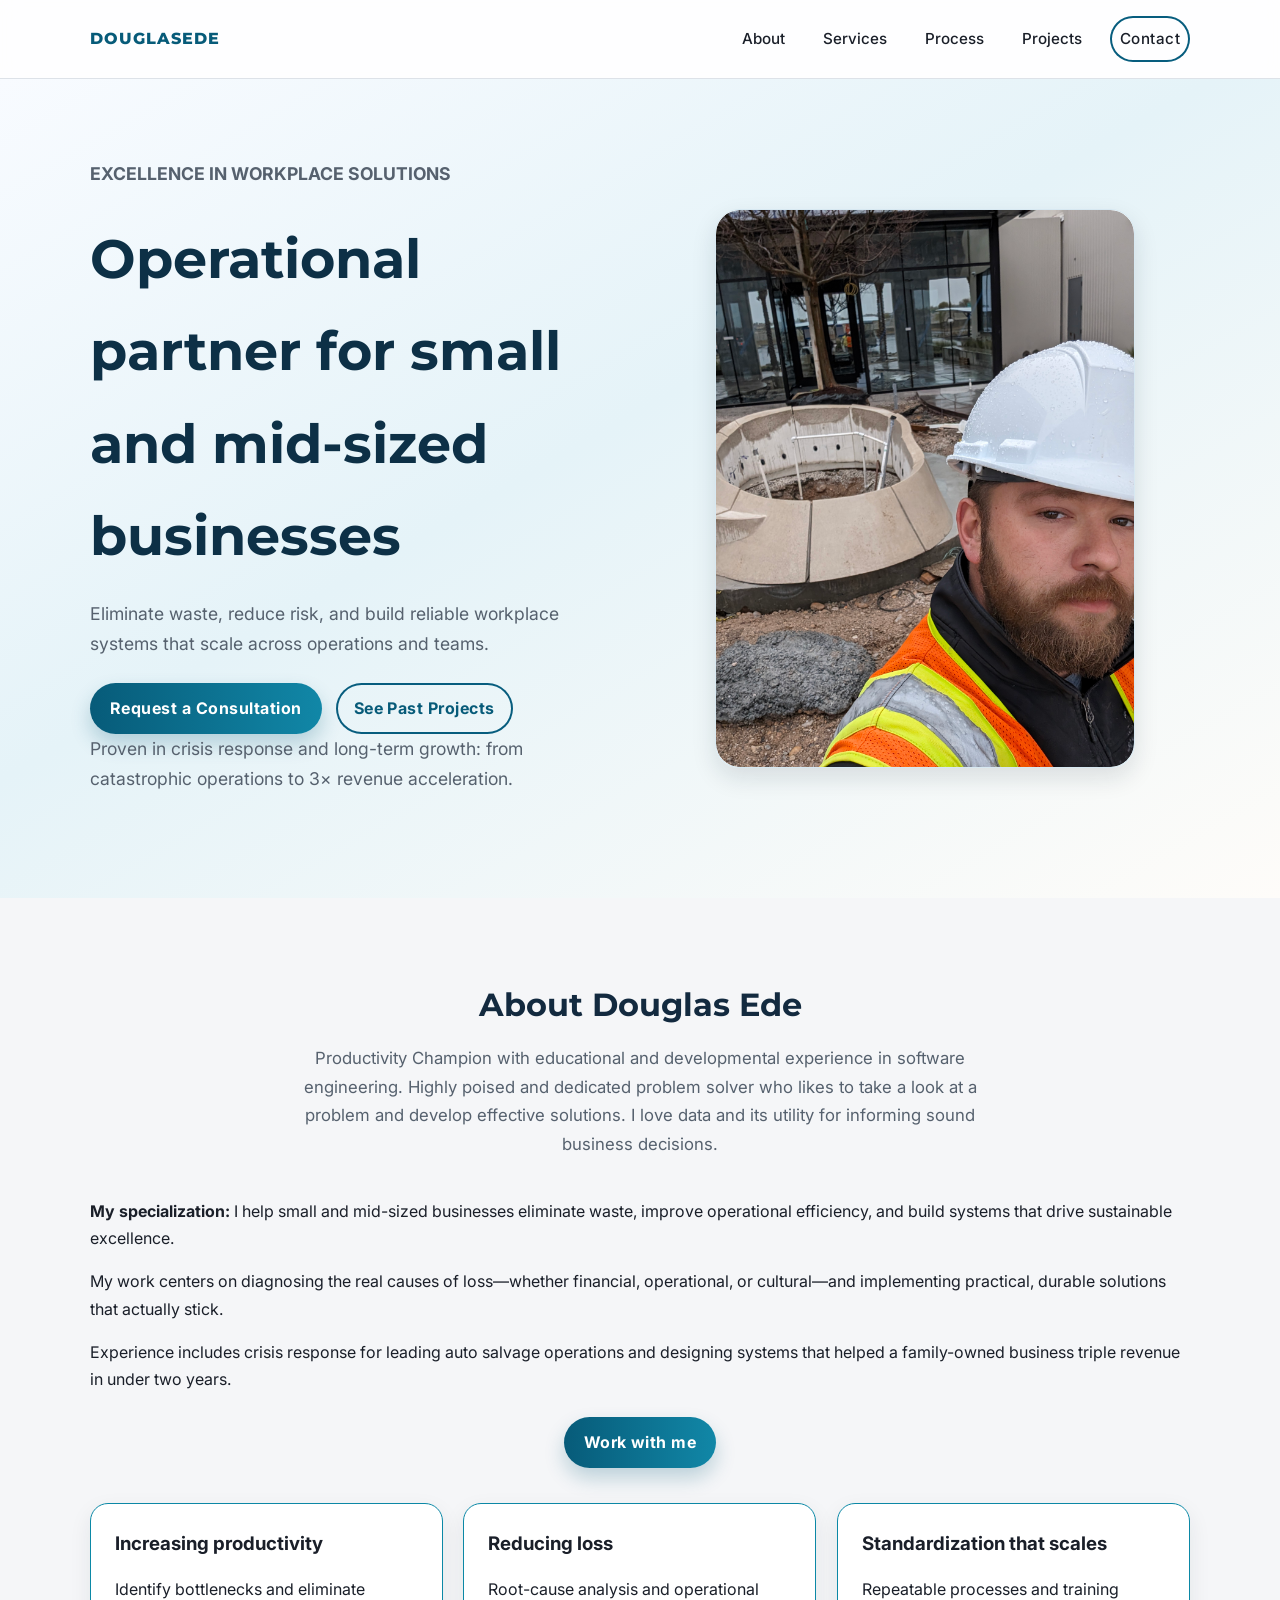
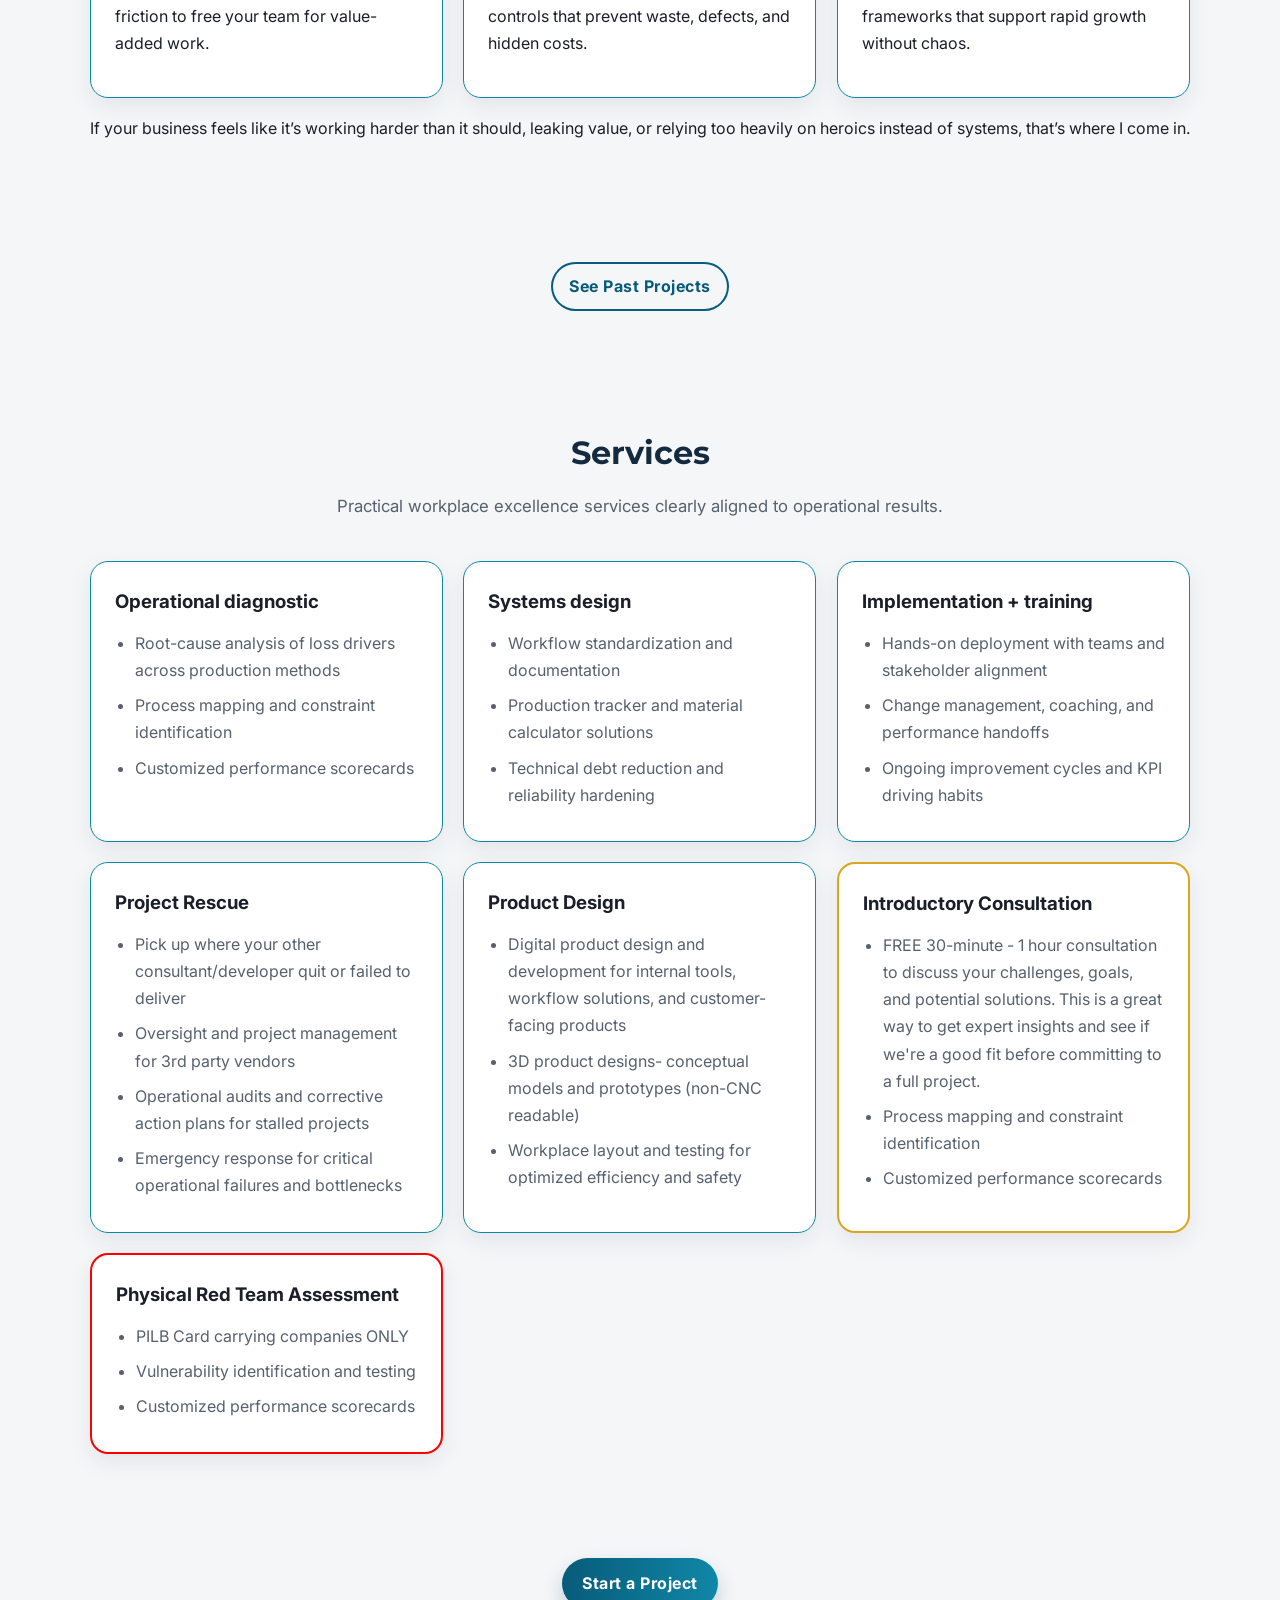
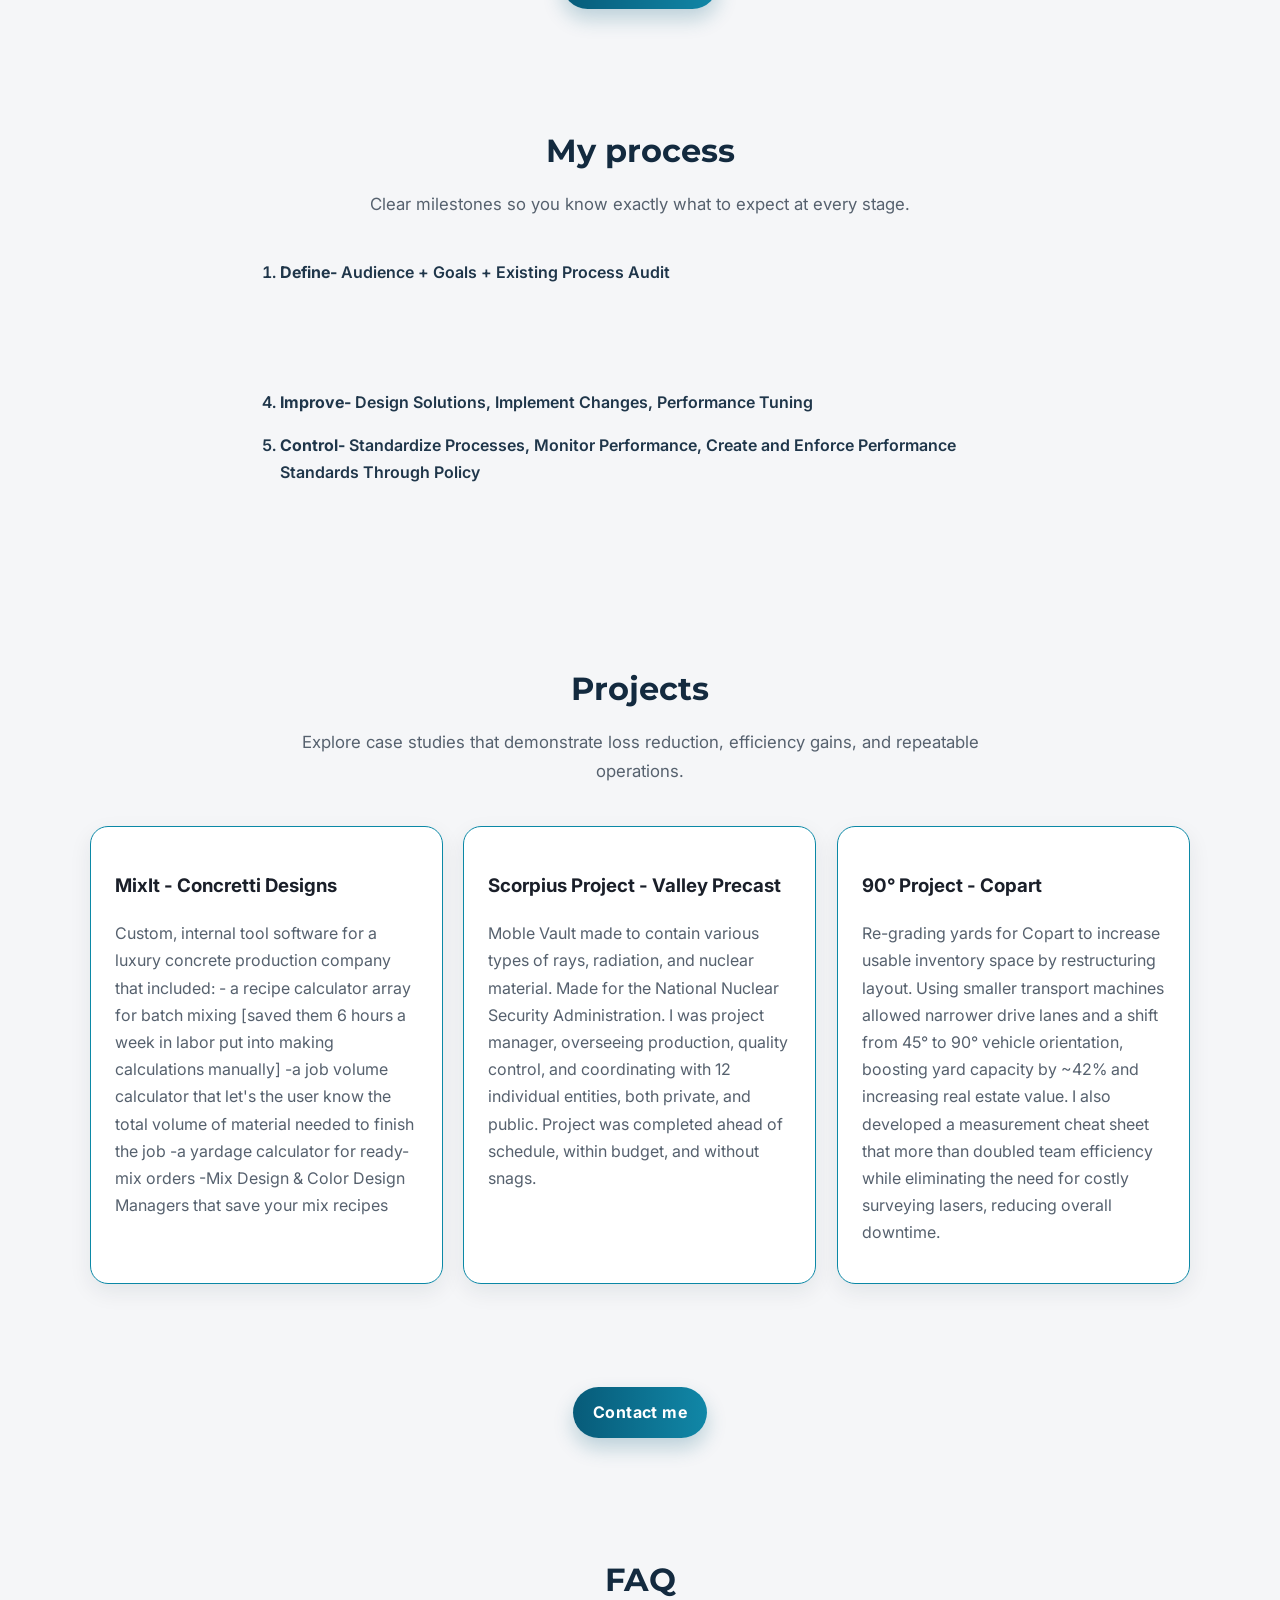
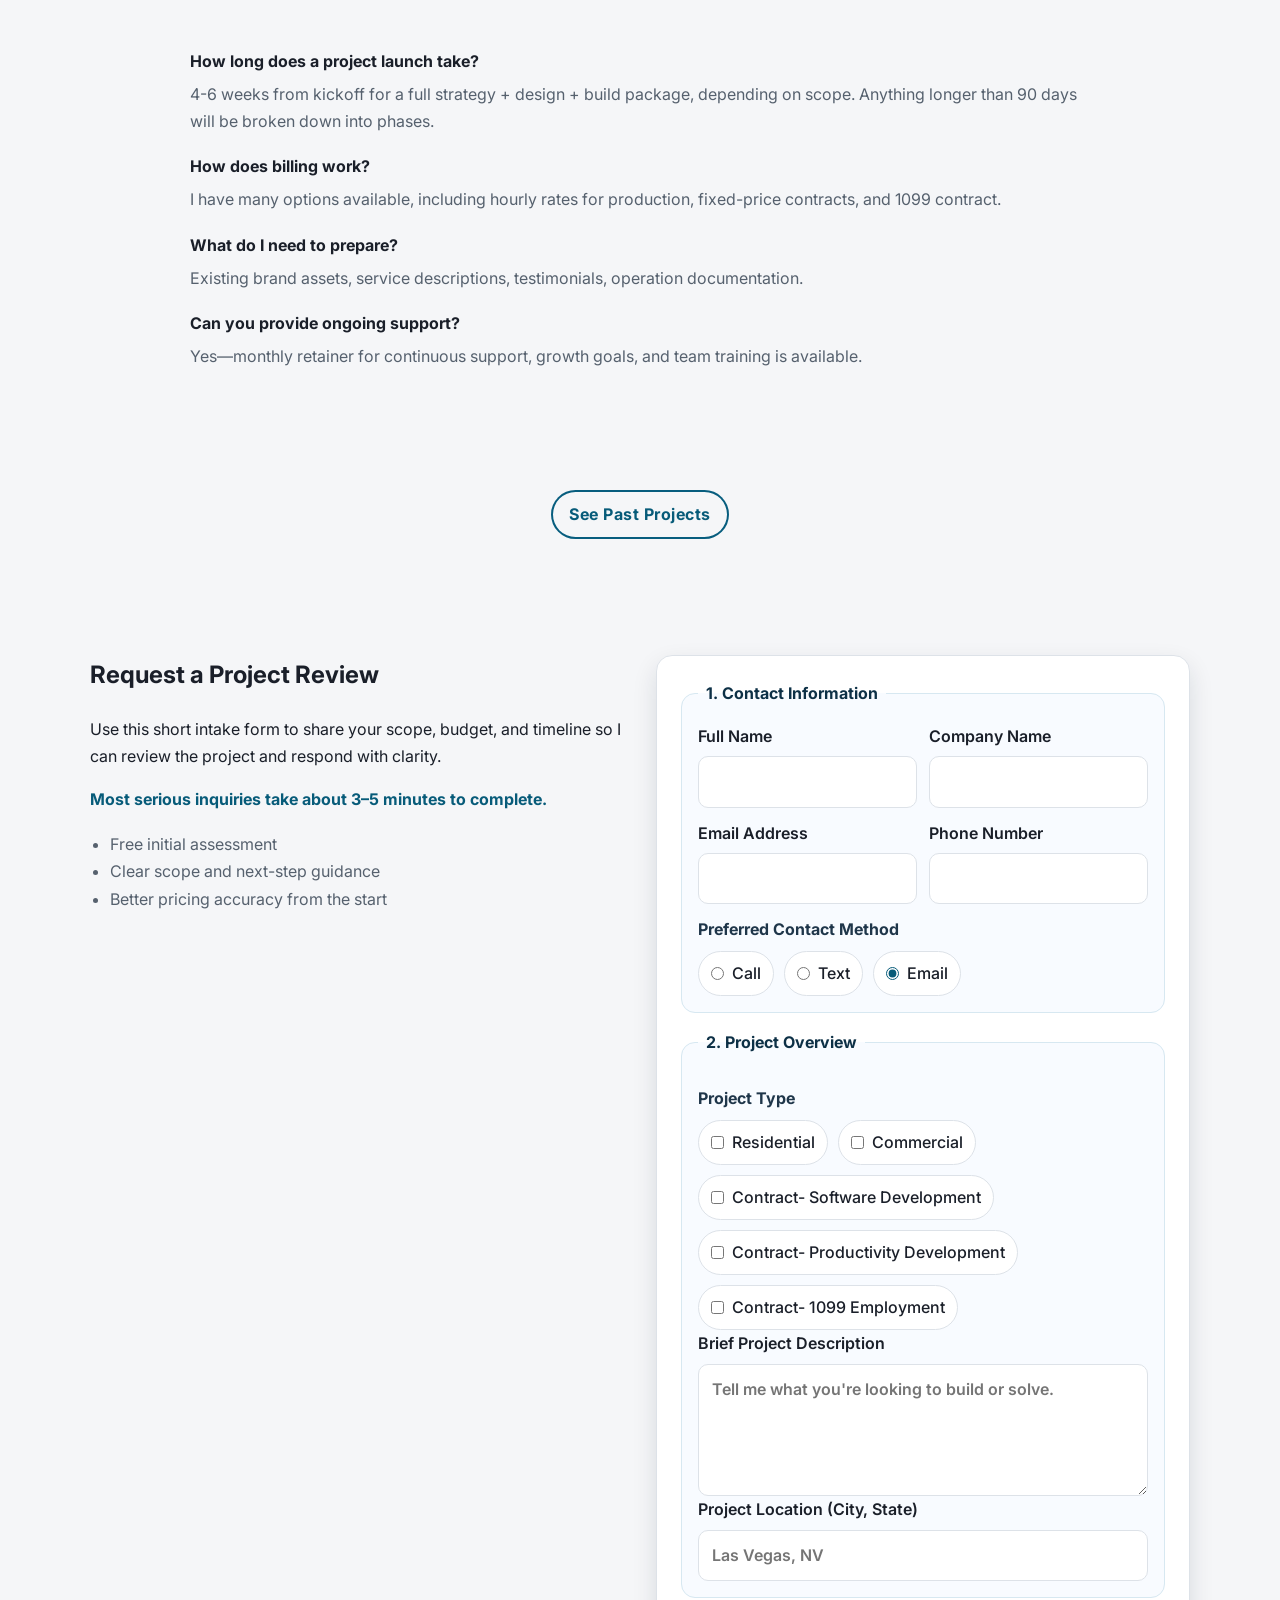
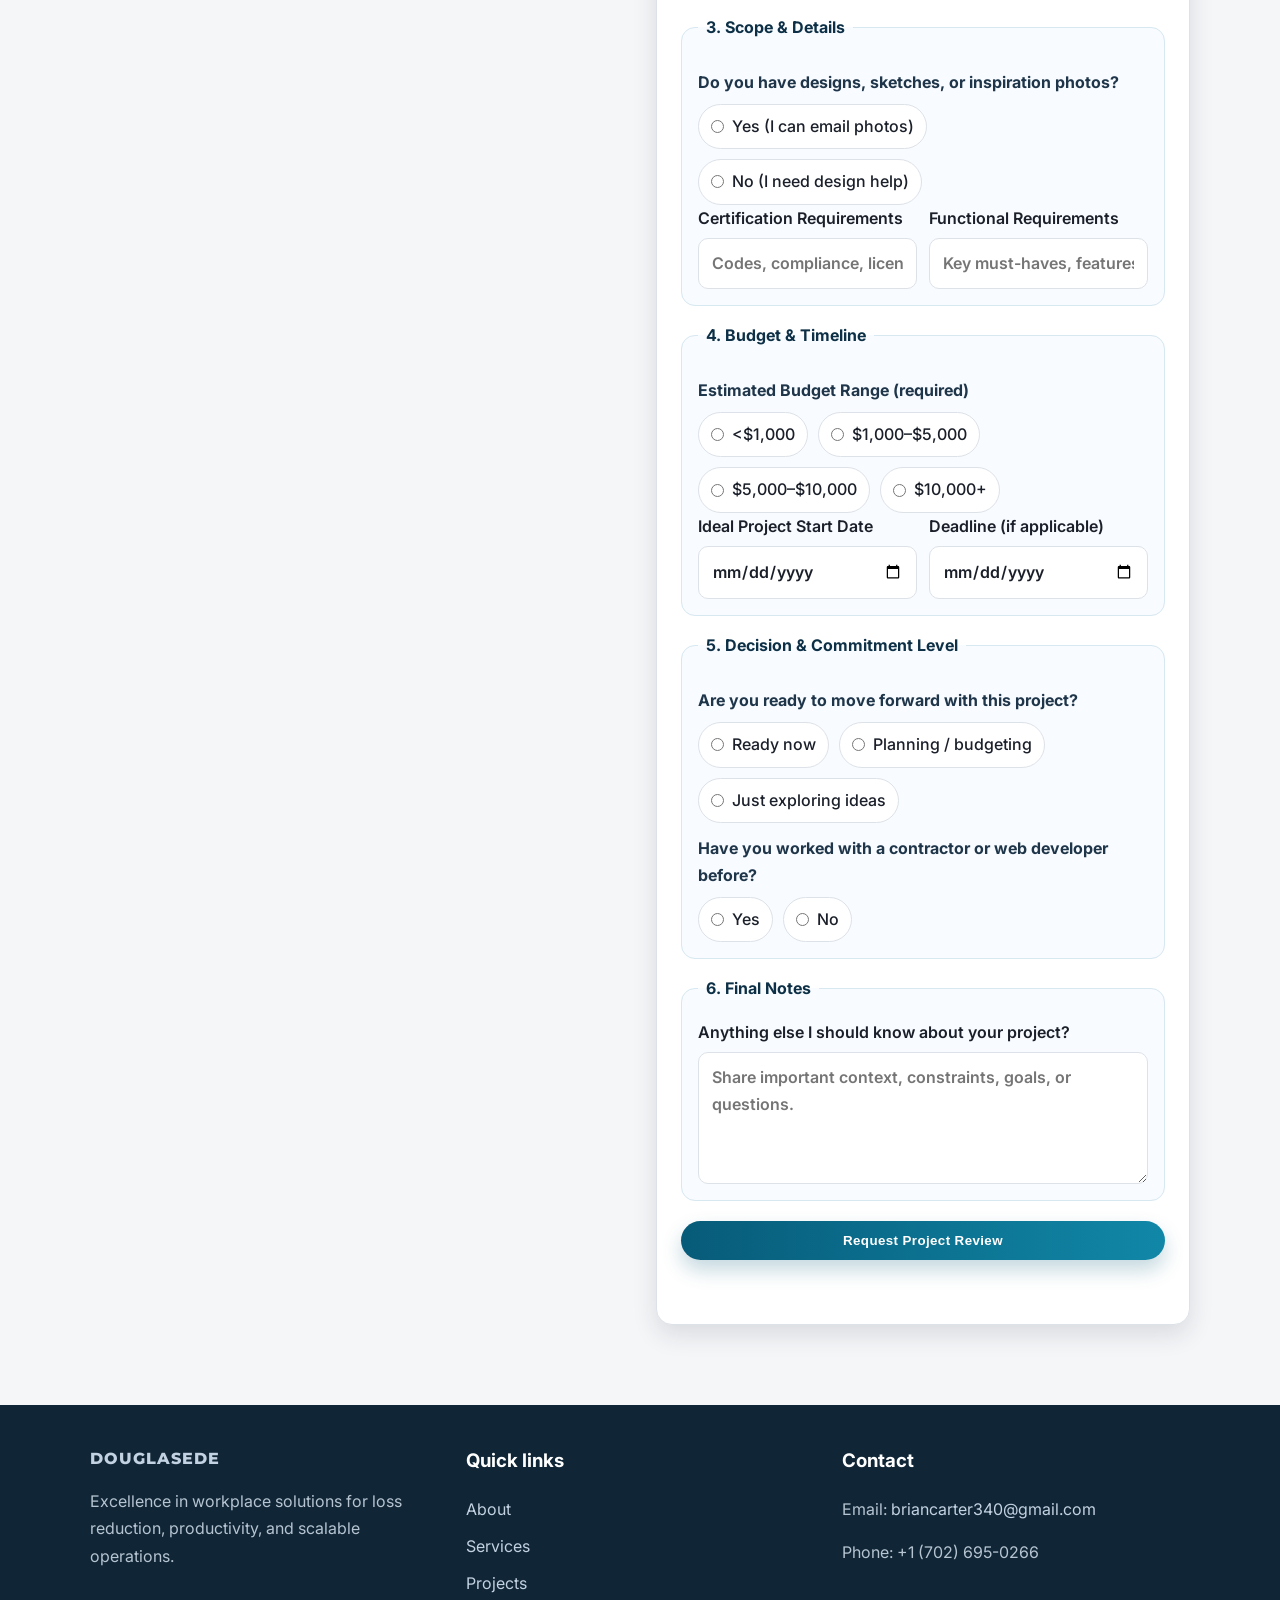
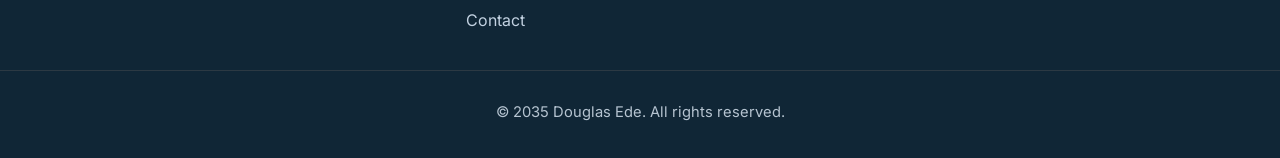
==== index.html @ 42f4c091 "Added Animations" ====
<!doctype html>
<html lang="en">
  <head>
    <meta charset="UTF-8" />
    <meta name="viewport" content="width=device-width, initial-scale=1.0" />
    <meta
      name="description"
      content="Excellence in workplace solutions: reduce waste, boost productivity, and standardize operations for small and mid-sized businesses."
    />
    <title>Douglas Ede - Excellence in Workplace Solutions</title>
    <link rel="preconnect" href="https://fonts.googleapis.com" />
    <link rel="preconnect" href="https://fonts.gstatic.com" crossorigin />
    <link
      href="https://fonts.googleapis.com/css2?family=Inter:wght@400;500;600;700&family=Montserrat:wght@600;700;800&display=swap"
      rel="stylesheet"
    />
    <link rel="stylesheet" href="styles.css" />
  </head>
  <body>
    <header class="site-header">
      <nav class="container nav-bar" aria-label="Primary navigation">
        <a href="#hero" class="logo">douglasede</a>
        <button
          class="nav-toggle"
          type="button"
          aria-label="Open navigation menu"
          aria-expanded="false"
          aria-controls="primary-navigation"
        >
          <span class="nav-toggle-bar"></span>
        </button>
        <ul class="nav-links" id="primary-navigation">
          <li><a href="#about">About</a></li>
          <li><a href="#services">Services</a></li>
          <li><a href="#process">Process</a></li>
          <li><a href="#work">Projects</a></li>
          <li><a href="#contact" class="btn btn-sm btn-outline">Contact</a></li>
        </ul>
      </nav>
    </header>

    <main>
      <section id="hero" class="section hero" aria-label="Hero">
        <div class="container hero-grid">
          <div class="hero-copy">
            <p class="eyebrow">EXCELLENCE IN WORKPLACE SOLUTIONS</p>
            <h1>Operational partner for small and mid-sized businesses</h1>
            <p>
              Eliminate waste, reduce risk, and build reliable workplace systems
              that scale across operations and teams.
            </p>
            <div class="hero-actions">
              <a href="#contact" class="btn btn-primary"
                >Request a Consultation</a
              >
              <a href="#work" class="btn btn-secondary">See Past Projects</a>
            </div>
            <p class="trust-line">
              Proven in crisis response and long-term growth: from catastrophic
              operations to 3× revenue acceleration.
            </p>
          </div>
          <div class="hero-image" aria-hidden="true">
            <div class="hero-card">
              <img src="images/hero1.jpg" alt="Hero image" />
            </div>
          </div>
        </div>
      </section>

      <section id="about" class="section about">
        <div class="container">
          <div class="section-header">
            <h2>About Douglas Ede</h2>
            <p>
              Productivity Champion with educational and developmental
              experience in software engineering. Highly poised and dedicated
              problem solver who likes to take a look at a problem and develop
              effective solutions. I love data and its utility for informing
              sound business decisions.
            </p>
          </div>
          <p>
            <strong>My specialization:</strong> I help small and mid-sized
            businesses eliminate waste, improve operational efficiency, and
            build systems that drive sustainable excellence.
          </p>
          <p>
            My work centers on diagnosing the real causes of loss—whether
            financial, operational, or cultural—and implementing practical,
            durable solutions that actually stick.
          </p>
          <p>
            Experience includes crisis response for leading auto salvage
            operations and designing systems that helped a family-owned business
            triple revenue in under two years.
          </p>
          <div class="btn-spcl-cntr">
            <a href="#contact" class="btn btn-primary">Work with me</a>
          </div>

          <div class="cards-grid">
            <article class="card">
              <h3>Increasing productivity</h3>
              <p>
                Identify bottlenecks and eliminate friction to free your team
                for value-added work.
              </p>
            </article>
            <article class="card">
              <h3>Reducing loss</h3>
              <p>
                Root-cause analysis and operational controls that prevent waste,
                defects, and hidden costs.
              </p>
            </article>
            <article class="card">
              <h3>Standardization that scales</h3>
              <p>
                Repeatable processes and training frameworks that support rapid
                growth without chaos.
              </p>
            </article>
          </div>
          <p>
            If your business feels like it’s working harder than it should,
            leaking value, or relying too heavily on heroics instead of systems,
            that’s where I come in.
          </p>
        </div>
      </section>
      <div class="btn-spcl-cntr">
        <a href="#work" class="btn btn-secondary">See Past Projects</a>
      </div>

      <section id="services" class="section services">
        <div class="container">
          <div class="section-header">
            <h2>Services</h2>
            <p>
              Practical workplace excellence services clearly aligned to
              operational results.
            </p>
          </div>
          <div class="cards-grid">
            <article class="service-card">
              <h3>Operational diagnostic</h3>
              <ul>
                <li>
                  Root-cause analysis of loss drivers across production methods
                </li>
                <li>Process mapping and constraint identification</li>
                <li>Customized performance scorecards</li>
              </ul>
            </article>
            <article class="service-card">
              <h3>Systems design</h3>
              <ul>
                <li>Workflow standardization and documentation</li>
                <li>Production tracker and material calculator solutions</li>
                <li>Technical debt reduction and reliability hardening</li>
              </ul>
            </article>
            <article class="service-card">
              <h3>Implementation + training</h3>
              <ul>
                <li>
                  Hands-on deployment with teams and stakeholder alignment
                </li>
                <li>Change management, coaching, and performance handoffs</li>
                <li>Ongoing improvement cycles and KPI driving habits</li>
              </ul>
            </article>
                        <article class="service-card">
              <h3>Project Rescue</h3>
              <ul>
                <li>
                  Pick up where your other consultant/developer quit or failed to deliver
                </li>
                <li>Oversight and project management for 3rd party vendors</li>
                <li>Operational audits and corrective action plans for stalled projects</li>
                <li>Emergency response for critical operational failures and bottlenecks</li>
              </ul>
            </article>
                        <article class="service-card">
              <h3>Product Design</h3>
              <ul>
                <li>
                  Digital product design and development for internal tools, workflow solutions, and customer-facing products
                </li>
                <li>3D product designs- conceptual models and prototypes (non-CNC readable)</li>
                <li>Workplace layout and testing for optimized efficiency and safety</li>
              </ul>
            </article>
                        <article class="service-card" id="int-con">
              <h3>Introductory Consultation</h3>
              <ul>
                <li>
                 FREE 30-minute - 1 hour consultation to discuss your challenges, goals, and potential solutions. This is a great way to get expert insights and see if we're a good fit before committing to a full project.
                </li>
                <li>Process mapping and constraint identification</li>
                <li>Customized performance scorecards</li>
              </ul>
            </article>
                                    <article class="service-card" id="int-red">
              <h3>Physical Red Team Assessment</h3>
              <ul>
                <li>
                 PILB Card carrying companies ONLY
                </li>
                <li>Vulnerability identification and testing</li>
                <li>Customized performance scorecards</li>
              </ul>
            </article>
          </div>
        </div>
      </section>
      <div class="btn-spcl-cntr">
        <a href="#contact" class="btn btn-primary">Start a Project</a>
      </div>
      <section id="process" class="section process">
        <div class="container">
          <div class="section-header">
            <h2>My process</h2>
            <p>
              Clear milestones so you know exactly what to expect at every
              stage.
            </p>
          </div>
          <ol class="steps">
            <li>
              <strong>Define-</strong>  Audience + Goals + Existing Process Audit
            </li>
            <li>
              <strong>Measure-</strong>  Collect Data + Validate Measurement
              System + Establish Baselines
            </li>
            <li>
              <strong>Analyze-</strong>  Identify Root Causes, Process Data,
              Verify Hypotheses
            </li>
            <li>
              <strong>Improve-</strong>  Design Solutions, Implement Changes,
              Performance Tuning
            </li>
            <li>
              <strong>Control-</strong>  Standardize Processes, Monitor
              Performance, Create and Enforce Performance Standards Through
              Policy
            </li>
          </ol>
        </div>
      </section>

      <section id="work" class="section work">
        <div class="container">
          <div class="section-header">
            <h2>Projects</h2>
            <p>
              Explore case studies that demonstrate loss reduction, efficiency
              gains, and repeatable operations.
            </p>
          </div>
          <div class="cards-grid">
            <article class="testimonial">
              <h3>MixIt - Concretti Designs</h3>
              <p>
                Custom, internal tool software for a luxury concrete production
                company that included: - a recipe calculator array for batch
                mixing [saved them 6 hours a week in labor put into making
                calculations manually] -a job volume calculator that let's the
                user know the total volume of material needed to finish the job
                -a yardage calculator for ready-mix orders -Mix Design & Color
                Design Managers that save your mix recipes
              </p>
            </article>
            <article class="testimonial">
              <h3>Scorpius Project - Valley Precast</h3>
              <p>
                Moble Vault made to contain various types of rays, radiation,
                and nuclear material. Made for the National Nuclear Security
                Administration. I was project manager, overseeing production,
                quality control, and coordinating with 12 individual entities,
                both private, and public. Project was completed ahead of
                schedule, within budget, and without snags.
              </p>
            </article>
            <article class="testimonial">
              <h3>90° Project - Copart</h3>
              <p>
                Re-grading yards for Copart to increase usable inventory space
                by restructuring layout. Using smaller transport machines
                allowed narrower drive lanes and a shift from 45° to 90° vehicle
                orientation, boosting yard capacity by ~42% and increasing real
                estate value. I also developed a measurement cheat sheet that
                more than doubled team efficiency while eliminating the need for
                costly surveying lasers, reducing overall downtime.
              </p>
            </article>
          </div>
        </div>
      </section>
      <div class="btn-spcl-cntr">
        <a href="#contact" class="btn btn-primary">Contact me</a>
      </div>
      <section id="faq" class="section faq">
        <div class="container">
          <div class="section-header">
            <h2>FAQ</h2>
          </div>
          <dl>
            <dt>How long does a project launch take?</dt>
            <dd>
              4-6 weeks from kickoff for a full strategy + design + build
              package, depending on scope. Anything longer than 90 days will be
              broken down into phases.
            </dd>
            <dt>How does billing work?</dt>
            <dd>
              I have many options available, including hourly rates for
              production, fixed-price contracts, and 1099 contract.
            </dd>
            <dt>What do I need to prepare?</dt>
            <dd>
              Existing brand assets, service descriptions, testimonials,
              operation documentation.
            </dd>
            <dt>Can you provide ongoing support?</dt>
            <dd>
              Yes—monthly retainer for continuous support, growth goals, and
              team training is available.
            </dd>
          </dl>
        </div>
      </section>
      <div class="btn-spcl-cntr">
        <a href="#work" class="btn btn-secondary">See Past Projects</a>
      </div>

      <section id="contact" class="section contact">
        <div class="container">
          <div class="contact-grid">
            <div>
              <h2>Request a Project Review</h2>
              <p>
                Use this short intake form to share your scope, budget, and
                timeline so I can review the project and respond with clarity.
              </p>
              <p class="form-note">
                Most serious inquiries take about 3–5 minutes to complete.
              </p>
              <ul>
                <li>Free initial assessment</li>
                <li>Clear scope and next-step guidance</li>
                <li>Better pricing accuracy from the start</li>
              </ul>
            </div>
            <form
              class="contact-form"
              action="https://formsubmit.co/briancarter340@gmail.com"
              method="post"
              aria-label="Client project intake form"
            >
              <input
                type="hidden"
                name="_subject"
                value="New Project Review Request - Douglas Ede"
              />
              <input type="hidden" name="_template" value="table" />
              <input type="hidden" name="_captcha" value="false" />

              <fieldset class="form-section">
                <legend>1. Contact Information</legend>
                <div class="form-grid">
                  <label
                    >Full Name<input type="text" name="full_name" required
                  /></label>
                  <label
                    >Company Name<input type="text" name="company_name"
                  /></label>
                  <label
                    >Email Address<input type="email" name="email" required
                  /></label>
                  <label>Phone Number<input type="tel" name="phone" /></label>
                </div>
                <div class="option-group">
                  <span class="group-label">Preferred Contact Method</span>
                  <div class="options-row">
                    <label class="option"
                      ><input
                        type="radio"
                        name="preferred_contact"
                        value="Call"
                      />
                      Call</label
                    >
                    <label class="option"
                      ><input
                        type="radio"
                        name="preferred_contact"
                        value="Text"
                      />
                      Text</label
                    >
                    <label class="option"
                      ><input
                        type="radio"
                        name="preferred_contact"
                        value="Email"
                        checked
                      />
                      Email</label
                    >
                  </div>
                </div>
              </fieldset>

              <fieldset class="form-section">
                <legend>2. Project Overview</legend>
                <div class="option-group">
                  <span class="group-label">Project Type</span>
                  <div class="options-row">
                    <label class="option"
                      ><input
                        type="checkbox"
                        name="project_type[]"
                        value="Residential"
                      />
                      Residential</label
                    >
                    <label class="option"
                      ><input
                        type="checkbox"
                        name="project_type[]"
                        value="Commercial"
                      />
                      Commercial</label
                    >
                    <label class="option"
                      ><input
                        type="checkbox"
                        name="project_type[]"
                        value="Software Development"
                      />Contract- Software Development</label
                    >
                    <label class="option"
                      ><input
                        type="checkbox"
                        name="project_type[]"
                        value="Project- Contract"
                      />Contract- Productivity Development</label
                    >
                    <label class="option"
                      ><input
                        type="checkbox"
                        name="project_type[]"
                        value="Residential"
                      />Contract- 1099 Employment</label
                    >
                  </div>
                </div>
                <label
                  >Brief Project Description
                  <textarea
                    name="project_description"
                    rows="4"
                    placeholder="Tell me what you're looking to build or solve."
                    required
                  ></textarea>
                </label>
                <label
                  >Project Location (City, State)<input
                    type="text"
                    name="project_location"
                    placeholder="Las Vegas, NV"
                /></label>
              </fieldset>

              <fieldset class="form-section">
                <legend>3. Scope &amp; Details</legend>
                <div class="option-group">
                  <span class="group-label"
                    >Do you have designs, sketches, or inspiration photos?</span
                  >
                  <div class="options-row">
                    <label class="option"
                      ><input
                        type="radio"
                        name="design_help"
                        value="Yes - I can email photos"
                      />
                      Yes (I can email photos)</label
                    >
                    <label class="option"
                      ><input
                        type="radio"
                        name="design_help"
                        value="No - I need design help"
                      />
                      No (I need design help)</label
                    >
                  </div>
                </div>
                <div class="form-grid">
                  <label
                    >Certification Requirements<input
                      type="text"
                      name="certification_requirements"
                      placeholder="Codes, compliance, licenses, approvals, etc."
                  /></label>
                  <label
                    >Functional Requirements<input
                      type="text"
                      name="functional_requirements"
                      placeholder="Key must-haves, features, or performance needs"
                  /></label>
                </div>
              </fieldset>

              <fieldset class="form-section">
                <legend>4. Budget &amp; Timeline</legend>
                <div class="option-group">
                  <span class="group-label"
                    >Estimated Budget Range <strong>(required)</strong></span
                  >
                  <div class="options-row">
                    <label class="option"
                      ><input
                        type="radio"
                        name="budget"
                        value="Under $1,000"
                        required
                      />
                      &lt;$1,000</label
                    >
                    <label class="option"
                      ><input
                        type="radio"
                        name="budget"
                        value="$1,000-$5,000"
                      />
                      $1,000–$5,000</label
                    >
                    <label class="option"
                      ><input
                        type="radio"
                        name="budget"
                        value="$5,000-$10,000"
                      />
                      $5,000–$10,000</label
                    >
                    <label class="option"
                      ><input type="radio" name="budget" value="$10,000+" />
                      $10,000+</label
                    >
                  </div>
                </div>
                <div class="form-grid">
                  <label
                    >Ideal Project Start Date<input
                      type="date"
                      name="start_date"
                  /></label>
                  <label
                    >Deadline (if applicable)<input type="date" name="deadline"
                  /></label>
                </div>
              </fieldset>

              <fieldset class="form-section">
                <legend>5. Decision &amp; Commitment Level</legend>
                <div class="option-group">
                  <span class="group-label"
                    >Are you ready to move forward with this project?</span
                  >
                  <div class="options-row">
                    <label class="option"
                      ><input
                        type="radio"
                        name="commitment_level"
                        value="Ready now"
                        required
                      />
                      Ready now</label
                    >
                    <label class="option"
                      ><input
                        type="radio"
                        name="commitment_level"
                        value="Planning / budgeting"
                      />
                      Planning / budgeting</label
                    >
                    <label class="option"
                      ><input
                        type="radio"
                        name="commitment_level"
                        value="Just exploring ideas"
                      />
                      Just exploring ideas</label
                    >
                  </div>
                </div>
                <div class="option-group">
                  <span class="group-label"
                    >Have you worked with a contractor or web developer
                    before?</span
                  >
                  <div class="options-row">
                    <label class="option"
                      ><input
                        type="radio"
                        name="prior_experience"
                        value="Yes"
                      />
                      Yes</label
                    >
                    <label class="option"
                      ><input type="radio" name="prior_experience" value="No" />
                      No</label
                    >
                  </div>
                </div>
              </fieldset>

              <fieldset class="form-section">
                <legend>6. Final Notes</legend>
                <label
                  >Anything else I should know about your project?
                  <textarea
                    name="final_notes"
                    rows="4"
                    placeholder="Share important context, constraints, goals, or questions."
                  ></textarea>
                </label>
              </fieldset>

              <button type="submit" class="btn btn-primary">
                Request Project Review
              </button>
              <p class="form-status" data-form-status aria-live="polite"></p>
            </form>
          </div>
        </div>
      </section>
    </main>

    <footer class="site-footer">
      <div class="container footer-grid">
        <div>
          <a href="#hero" class="logo">douglasede</a>
          <p>
            Excellence in workplace solutions for loss reduction, productivity,
            and scalable operations.
          </p>
        </div>
        <div>
          <h3>Quick links</h3>
          <ul>
            <li><a href="#about">About</a></li>
            <li><a href="#services">Services</a></li>
            <li><a href="#work">Projects</a></li>
            <li><a href="#contact">Contact</a></li>
          </ul>
        </div>
        <div>
          <h3>Contact</h3>
          <p>
            Email:
            <a href="mailto:briancarter340@gmail.com"
              >briancarter340@gmail.com</a
            >
          </p>
          <p>Phone: +1 (702) 695-0266</p>
        </div>
      </div>
      <div class="footer-bottom">
        <p>© 2035 Douglas Ede. All rights reserved.</p>
      </div>
    </footer>

    <script>
      const navToggle = document.querySelector(".nav-toggle");
      const navLinks = document.querySelector("#primary-navigation");

      if (navToggle && navLinks) {
        navToggle.addEventListener("click", () => {
          const isOpen = navLinks.classList.toggle("is-open");
          navToggle.classList.toggle("is-open", isOpen);
          navToggle.setAttribute("aria-expanded", String(isOpen));
          navToggle.setAttribute(
            "aria-label",
            isOpen ? "Close navigation menu" : "Open navigation menu",
          );
        });

        navLinks.querySelectorAll("a").forEach((link) => {
          link.addEventListener("click", () => {
            navLinks.classList.remove("is-open");
            navToggle.classList.remove("is-open");
            navToggle.setAttribute("aria-expanded", "false");
            navToggle.setAttribute("aria-label", "Open navigation menu");
          });
        });

        window.addEventListener("resize", () => {
          if (window.innerWidth > 1024) {
            navLinks.classList.remove("is-open");
            navToggle.classList.remove("is-open");
            navToggle.setAttribute("aria-expanded", "false");
            navToggle.setAttribute("aria-label", "Open navigation menu");
          }
        });
      }

      const intakeForm = document.querySelector(".contact-form");
      const formStatus = document.querySelector("[data-form-status]");

      if (intakeForm && formStatus) {
        intakeForm.addEventListener("submit", async (event) => {
          event.preventDefault();

          const submitButton = intakeForm.querySelector(
            'button[type="submit"]',
          );
          const originalButtonText = submitButton
            ? submitButton.textContent
            : "";

          formStatus.className = "form-status";
          formStatus.textContent = "Sending your request...";

          if (submitButton) {
            submitButton.disabled = true;
            submitButton.textContent = "Sending...";
          }

          try {
            const response = await fetch(
              "https://formsubmit.co/ajax/briancarter340@gmail.com",
              {
                method: "POST",
                body: new FormData(intakeForm),
                headers: {
                  Accept: "application/json",
                },
              },
            );

            if (!response.ok) {
              throw new Error("Submission failed");
            }

            intakeForm.reset();
            formStatus.classList.add("is-success");
            formStatus.textContent =
              "Thanks — your project review request has been sent. I will follow up soon.";
          } catch (error) {
            formStatus.classList.add("is-error");
            formStatus.textContent =
              "There was a problem sending your request. Please email briancarter340@gmail.com directly.";
          } finally {
            if (submitButton) {
              submitButton.disabled = false;
              submitButton.textContent = originalButtonText;
            }
          }
        });
      }

      const revealTargets = [
        [".section-header", ""],
        [".hero-copy", "reveal-left"],
        [".hero-image", "reveal-right reveal-delay-1"],
        [".btn-spcl-cntr", "reveal-delay-1"],
        [".steps li", ""],
        [".contact-grid > div", "reveal-left"],
        [".contact-form", "reveal-right"],
      ];

      revealTargets.forEach(([selector, extraClasses]) => {
        document.querySelectorAll(selector).forEach((element) => {
          element.classList.add("reveal");
          if (extraClasses) {
            extraClasses.split(" ").forEach((className) => {
              if (className) {
                element.classList.add(className);
              }
            });
          }
        });
      });

      [".card", ".service-card", ".testimonial"].forEach((selector) => {
        document.querySelectorAll(selector).forEach((element, index) => {
          element.classList.add("reveal");
          element.style.setProperty("--stagger", String(index % 4));
        });
      });

      const revealItems = document.querySelectorAll(".reveal");

      if ("IntersectionObserver" in window) {
        const revealObserver = new IntersectionObserver(
          (entries, observer) => {
            entries.forEach((entry) => {
              if (entry.isIntersecting) {
                entry.target.classList.add("is-visible");
                observer.unobserve(entry.target);
              }
            });
          },
          {
            threshold: 0.18,
            rootMargin: "0px 0px -8% 0px",
          },
        );

        revealItems.forEach((item) => revealObserver.observe(item));
      } else {
        revealItems.forEach((item) => item.classList.add("is-visible"));
      }
    </script>
  </body>
</html>
---- styles.css ----
:root {
  --bg: #f5f6f8;
  --white: #ffffff;
  --text: #1a1f29;
  --muted: #56616e;
  --primary: #075b79;
  --primary-2: #1187a7;
  --secondary: #f27303;
  --accent: #f4d35e;
  --surface: #ffffff;
  --border: #dde2e8;
  --shadow: 0 10px 25px rgba(17, 35, 51, 0.12);
}

* {
  box-sizing: border-box;
}

body {
  margin: 0;
  font-family: 'Inter', system-ui, -apple-system, BlinkMacSystemFont, 'Segoe UI', sans-serif;
  color: var(--text);
  background: var(--bg);
  line-height: 1.7;
}

a {
  color: inherit;
  text-decoration: none;
}

#int-con {
border: goldenrod 2px solid;
}

#int-red {
border: red 2px solid;
}

.container {
  width: min(1100px, 92vw);
  margin-inline: auto;
}

.site-header {
  background: rgba(255, 255, 255, 0.88);
  position: sticky;
  top: 0;
  z-index: 50;
  border-bottom: 1px solid var(--border);
  backdrop-filter: blur(10px);
}

.nav-bar {
  display: flex;
  align-items: center;
  justify-content: space-between;
  gap: 24px;
  padding: 16px 0;
}

.logo {
  font-family: 'Montserrat', 'Segoe UI', sans-serif;
  font-weight: 800;
  letter-spacing: 0.06em;
  color: var(--primary);
  text-transform: uppercase;
}

.nav-links {
  display: flex;
  align-items: center;
  gap: 18px;
  list-style: none;
  margin: 0;
  padding: 0;
}

.nav-links li a {
  padding: 10px;
  font-size: 0.95rem;
  color: var(--text);
  font-weight: 500;
}

.nav-toggle {
  display: none;
  width: 44px;
  height: 44px;
  border: 1px solid var(--border);
  border-radius: 10px;
  background: #fff;
  color: var(--primary);
  align-items: center;
  justify-content: center;
  padding: 0;
}

.nav-toggle-bar,
.nav-toggle-bar::before,
.nav-toggle-bar::after {
  content: "";
  display: block;
  width: 20px;
  height: 2px;
  border-radius: 2px;
  background: currentColor;
  transition: transform 0.2s ease, opacity 0.2s ease;
}

.nav-toggle-bar {
  position: relative;
}

.nav-toggle-bar::before {
  position: absolute;
  top: -6px;
  left: 0;
}

.nav-toggle-bar::after {
  position: absolute;
  top: 6px;
  left: 0;
}

.nav-toggle.is-open .nav-toggle-bar {
  transform: rotate(45deg);
}

.nav-toggle.is-open .nav-toggle-bar::before {
  transform: translateY(6px) rotate(90deg);
}

.nav-toggle.is-open .nav-toggle-bar::after {
  opacity: 0;
}

.btn,
button,
a.btn {
  display: inline-flex;
  align-items: center;
  justify-content: center;
  border: 0;
  border-radius: 999px;
  cursor: pointer;
  text-decoration: none;
  font-weight: 700;
  letter-spacing: 0.03em;
  transition: transform 0.18s ease, box-shadow 0.18s ease, background 0.18s ease;
}

.btn:hover {
  transform: translateY(-1px);
}

.btn-primary {
  background: linear-gradient(to right, var(--primary), var(--primary-2));
  color: #fff;
  padding: 12px 20px;
  box-shadow: 0 10px 20px rgba(7, 91, 121, 0.24);
}

.btn-secondary,
.btn-outline {
  border: 2px solid var(--primary);
  box-shadow: inset 0 0 0 2px #075d7e;
  /* background: #fff; */
  color: var(--primary);
  border: 10px solid ;
  border-color: #075d7e;
  padding: 11px 18px;
}

.btn-outline:hover,
.btn-secondary:hover {
  background: var(--primary);
  color: #fff;
}

.btn-sm {
  font-size: 0.83rem;
}

.btn-spcl-cntr {
  display: flex;
  flex-direction: row;
  margin: 35px;
  justify-content: center;
  margin-top: 24px;
}


.section {
  padding: 80px 0;
}

.reveal {
  opacity: 0;
  transform: translate3d(0, 28px, 0);
  filter: blur(4px);
  transition: opacity 0.8s ease, transform 0.8s cubic-bezier(0.22, 1, 0.36, 1),
    filter 0.8s ease;
  will-change: opacity, transform, filter;
}

.reveal.is-visible {
  opacity: 1;
  transform: translate3d(0, 0, 0);
  filter: blur(0);
}

.reveal-left {
  transform: translate3d(-34px, 0, 0);
}

.reveal-right {
  transform: translate3d(34px, 0, 0);
}

.reveal-delay-1 {
  transition-delay: 0.08s;
}

.reveal-delay-2 {
  transition-delay: 0.16s;
}

.reveal-delay-3 {
  transition-delay: 0.24s;
}

.hero {
  background: linear-gradient(150deg, #f8fbff 0%, #e5f3f8 45%, #fefcf9 100%);
}

.hero-grid {
  display: grid;
  grid-template-columns: 1fr 1fr;
  align-items: center;
  gap: 40px;
}

.hero-copy h1 {
  font-family: 'Montserrat', sans-serif;
  font-size: clamp(2rem, 4.4vw, 3.4rem);
  margin: 0 0 16px;
  color: #0d3046;
}

.hero-copy p {
  font-size: 1.1rem;
  color: var(--muted);
  margin: 0 0 24px;
}

.eyebrow {
  color: var(--primary);
  font-weight: 700;
  text-transform: uppercase;
  font-size: 0.9rem;
  margin-bottom: 10px;
}

.hero-actions {
  display: flex;
  gap: 14px;
  flex-wrap: wrap;
}

.trust-line {
  color: var(--muted);
  margin-top: 15px;
  font-size: 0.95rem;
}

.hero-image {
  display: flex;
  justify-content: center;
}

.hero-card {
  background: linear-gradient(120deg, #ffffff, #f1fbff);
  border: 1px solid #d7e8f1;
  border-radius: 24px;
  height: auto;
  width: 100%;
  max-width: 420px;
  display: grid;
  place-items: center;
  font-weight: 700;
  color: #0d3046;
  box-shadow: var(--shadow);
  text-align: center;
  padding: 0;
  overflow: hidden;
}

.hero-card img {
  width: 100%;
  height: auto;
  border-radius: inherit;
  display: block;
}

.section-header {
  text-align: center;
  max-width: 700px;
  margin: 0 auto 40px;
}

.section-header h2 {
  font-family: 'Montserrat', sans-serif;
  font-size: 2rem;
  margin: 0 0 12px;
  color: #132a3f;
}

.section-header p {
  margin: 0;
  font-size: 1.05rem;
  color: var(--muted);
}

.cards-grid {
  display: grid;
  grid-template-columns: repeat(3, minmax(0, 1fr));
  gap: 20px;
}

.card,
.service-card,
.testimonial {
  background: var(--white);
  border: 1px solid var(--border);
  border-radius: 18px;
  border-color: #0b88a6;
  padding: 24px;
  box-shadow: 0 8px 22px rgba(17, 35, 51, 0.08);
}

.cards-grid .card,
.cards-grid .service-card,
.cards-grid .testimonial {
  transition-delay: calc(var(--stagger, 0) * 80ms);
}

.card h3,
.service-card h3 {
  margin-top: 0;
  margin-bottom: 12px;
}

.service-card ul,
ul {
  padding-left: 20px;
  margin: 0;
  color: var(--muted);
}

.service-card li {
  margin-bottom: 8px;
}

.steps {
  max-width: 760px;
  margin: 0 auto;
  padding-left: 20px;
}

.steps li {
  margin-bottom: 16px;
  font-weight: 600;
  color: #1f364a;
}

.testimonials-grid {
  display: grid;
  grid-template-columns: repeat(2, 1fr);
  gap: 16px;
}

.testimonial p {
  margin: 0 0 12px;
  color: var(--muted);
}

.faq dl {
  max-width: 900px;
  margin: 0 auto;
}

.faq dt {
  font-weight: 700;
  margin-top: 18px;
}

.faq dd {
  margin: 6px 0 16px 0;
  color: var(--muted);
}

.contact-grid {
  display: grid;
  grid-template-columns: 1fr 1fr;
  gap: 32px;
  align-items: start;
}

.contact-grid h2 {
  margin-top: 0;
}

.form-note {
  color: var(--primary);
  font-weight: 700;
  margin: 0 0 18px;
}

.contact-form {
  display: grid;
  gap: 16px;
  background: #fff;
  border: 1px solid var(--border);
  border-radius: 16px;
  padding: 24px;
  box-shadow: var(--shadow);
}

.form-section {
  margin: 0;
  border: 1px solid #d7e8f1;
  border-radius: 14px;
  padding: 16px;
  background: #f8fbff;
}

.form-section legend {
  font-weight: 700;
  color: #0d3046;
  padding: 0 8px;
}

.form-grid {
  display: grid;
  grid-template-columns: repeat(2, minmax(0, 1fr));
  gap: 12px;
}

.contact-form label {
  display: flex;
  flex-direction: column;
  gap: 6px;
  font-weight: 600;
}

.option-group {
  display: grid;
  gap: 8px;
  margin-top: 12px;
}

.group-label {
  display: block;
  font-weight: 700;
  color: #1f364a;
}

.options-row {
  display: flex;
  flex-wrap: wrap;
  gap: 10px;
}

.option {
  display: inline-flex !important;
  flex-direction: row !important;
  align-items: center;
  gap: 8px !important;
  font-weight: 500 !important;
  padding: 8px 12px;
  border: 1px solid var(--border);
  border-radius: 999px;
  background: #fff;
}

.option input {
  margin: 0;
  accent-color: var(--primary);
}

.contact-form input,
.contact-form textarea {
  padding: 11px 13px;
  border: 1px solid var(--border);
  border-radius: 10px;
  font: inherit;
  color: var(--text);
  background: #fff;
}

.contact-form input:focus,
.contact-form textarea:focus {
  outline: 2px solid rgba(17, 135, 167, 0.18);
  border-color: var(--primary-2);
}

.contact-form textarea {
  min-height: 110px;
  resize: vertical;
}

.contact-form button {
  width: 100%;
  margin-top: 4px;
}

.contact-form button:disabled {
  opacity: 0.8;
  cursor: wait;
}

.form-status {
  min-height: 1.5rem;
  margin: 0;
  font-weight: 600;
  color: var(--muted);
}

.form-status.is-success {
  color: #1d7a46;
}

.form-status.is-error {
  color: #b42318;
}

.site-footer {
  background: #102636;
  color: #cbd6e0;
  padding: 40px 0 18px;
}

.footer-grid {
  display: grid;
  grid-template-columns: repeat(3, 1fr);
  gap: 28px;
  align-items: start;
}

.site-footer h3 {
  color: #fff;
  margin-top: 0;
}

.site-footer a {
  color: #c3d2e2;
}

.site-footer p,
.site-footer li {
  color: #b6c4d1;
}

.site-footer ul {
  list-style: none;
  padding: 0;
  margin: 0;
}

.site-footer li {
  margin-bottom: 10px;
}

.footer-bottom {
  text-align: center;
  border-top: 1px solid #2c3943;
  margin-top: 26px;
  padding-top: 14px;
  font-size: 0.92rem;
}

@media (max-width: 1024px) {
  .hero-grid,
  .cards-grid,
  .testimonials-grid,
  .contact-grid,
  .footer-grid {
    grid-template-columns: 1fr;
  }

  .nav-bar {
    position: relative;
  }

  .nav-toggle {
    display: inline-flex;
  }

  .nav-links {
    display: none;
    position: absolute;
    top: calc(100% + 10px);
    right: 0;
    width: min(300px, 92vw);
    flex-direction: column;
    align-items: stretch;
    gap: 0;
    padding: 10px;
    border-radius: 14px;
    border: 1px solid var(--border);
    background: rgba(255, 255, 255, 0.98);
    box-shadow: var(--shadow);
  }

  .nav-links.is-open {
    display: flex;
  }

  .nav-links li a {
    display: block;
    border-radius: 10px;
    padding: 12px;
  }

  .site-header {
    padding: 0 1rem;
  }
}

@media (max-width: 768px) {
  .hero-copy h1 {
    font-size: 2rem;
  }

  .section {
    padding: 64px 0;
  }

  .form-grid {
    grid-template-columns: 1fr;
  }

  .contact-form {
    padding: 18px;
  }
}

@media (prefers-reduced-motion: reduce) {
  .reveal,
  .reveal-left,
  .reveal-right {
    opacity: 1;
    transform: none;
    filter: none;
    transition: none;
  }
}
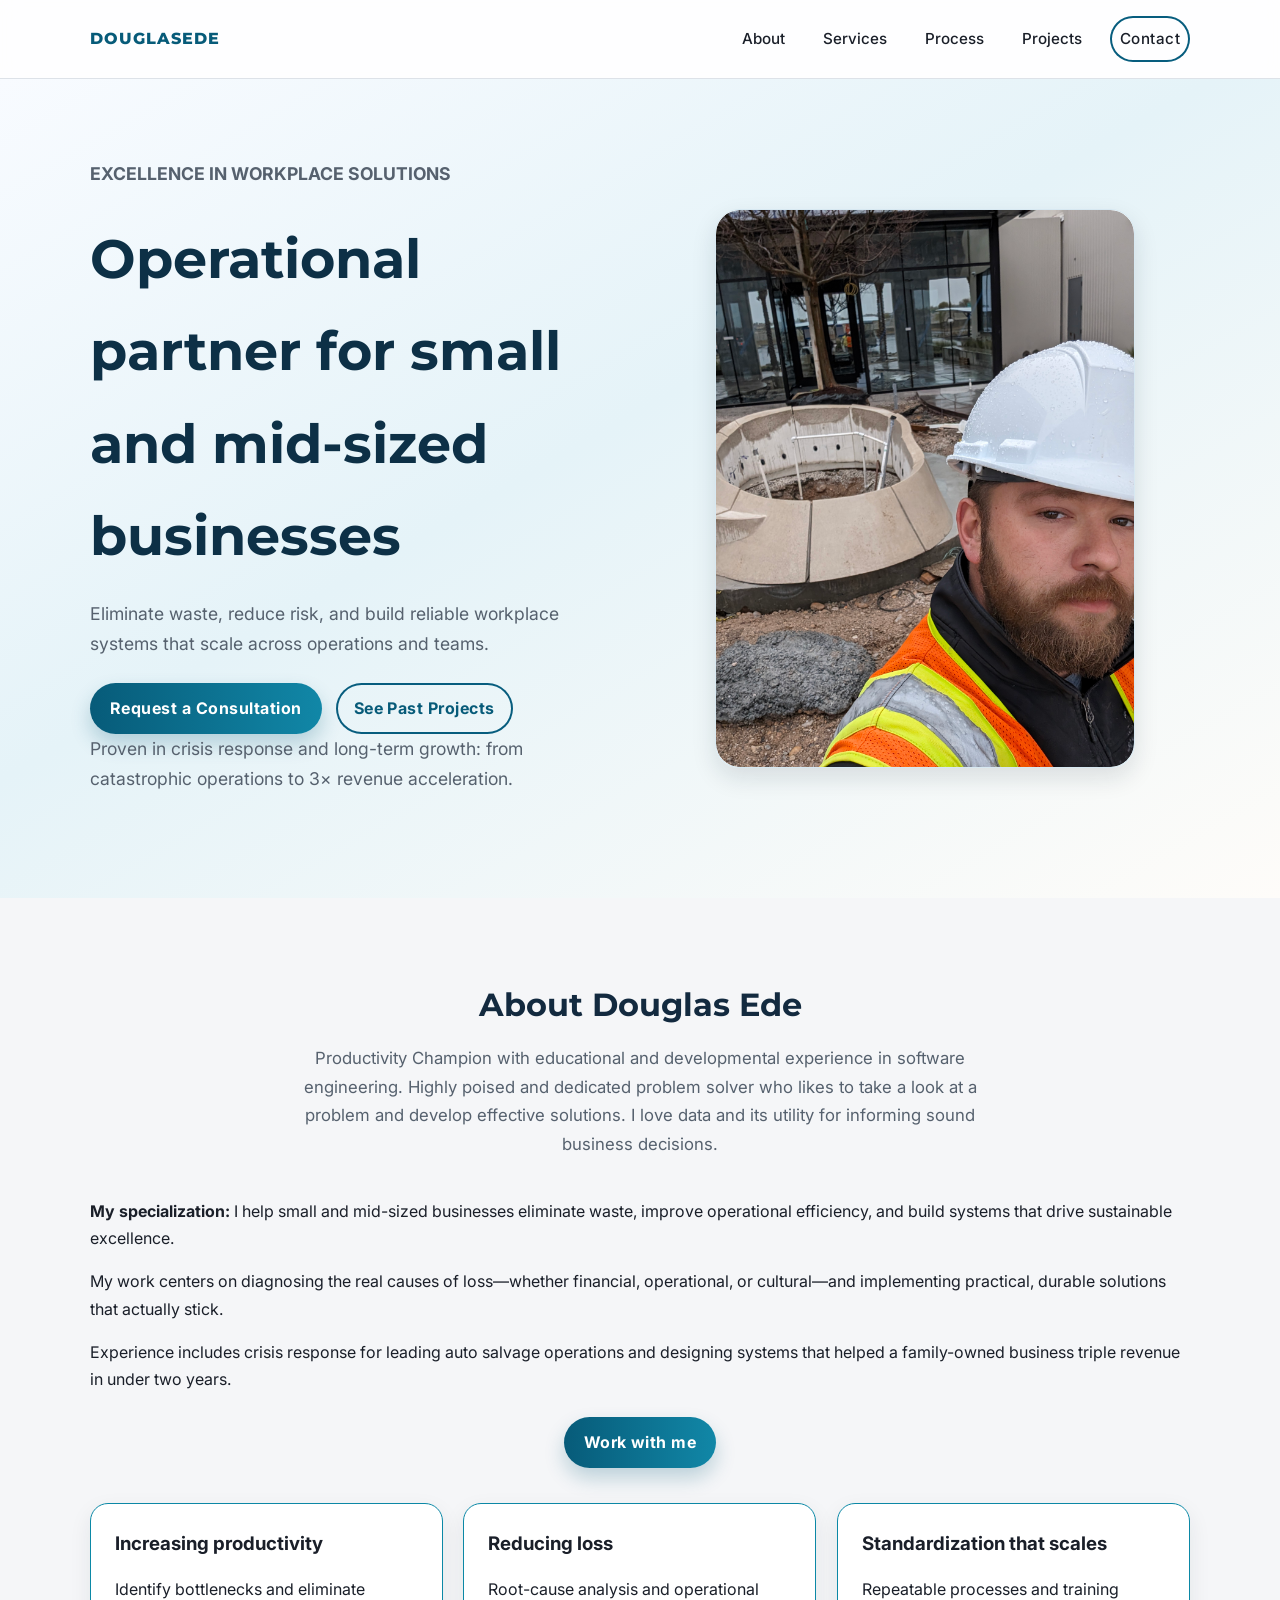
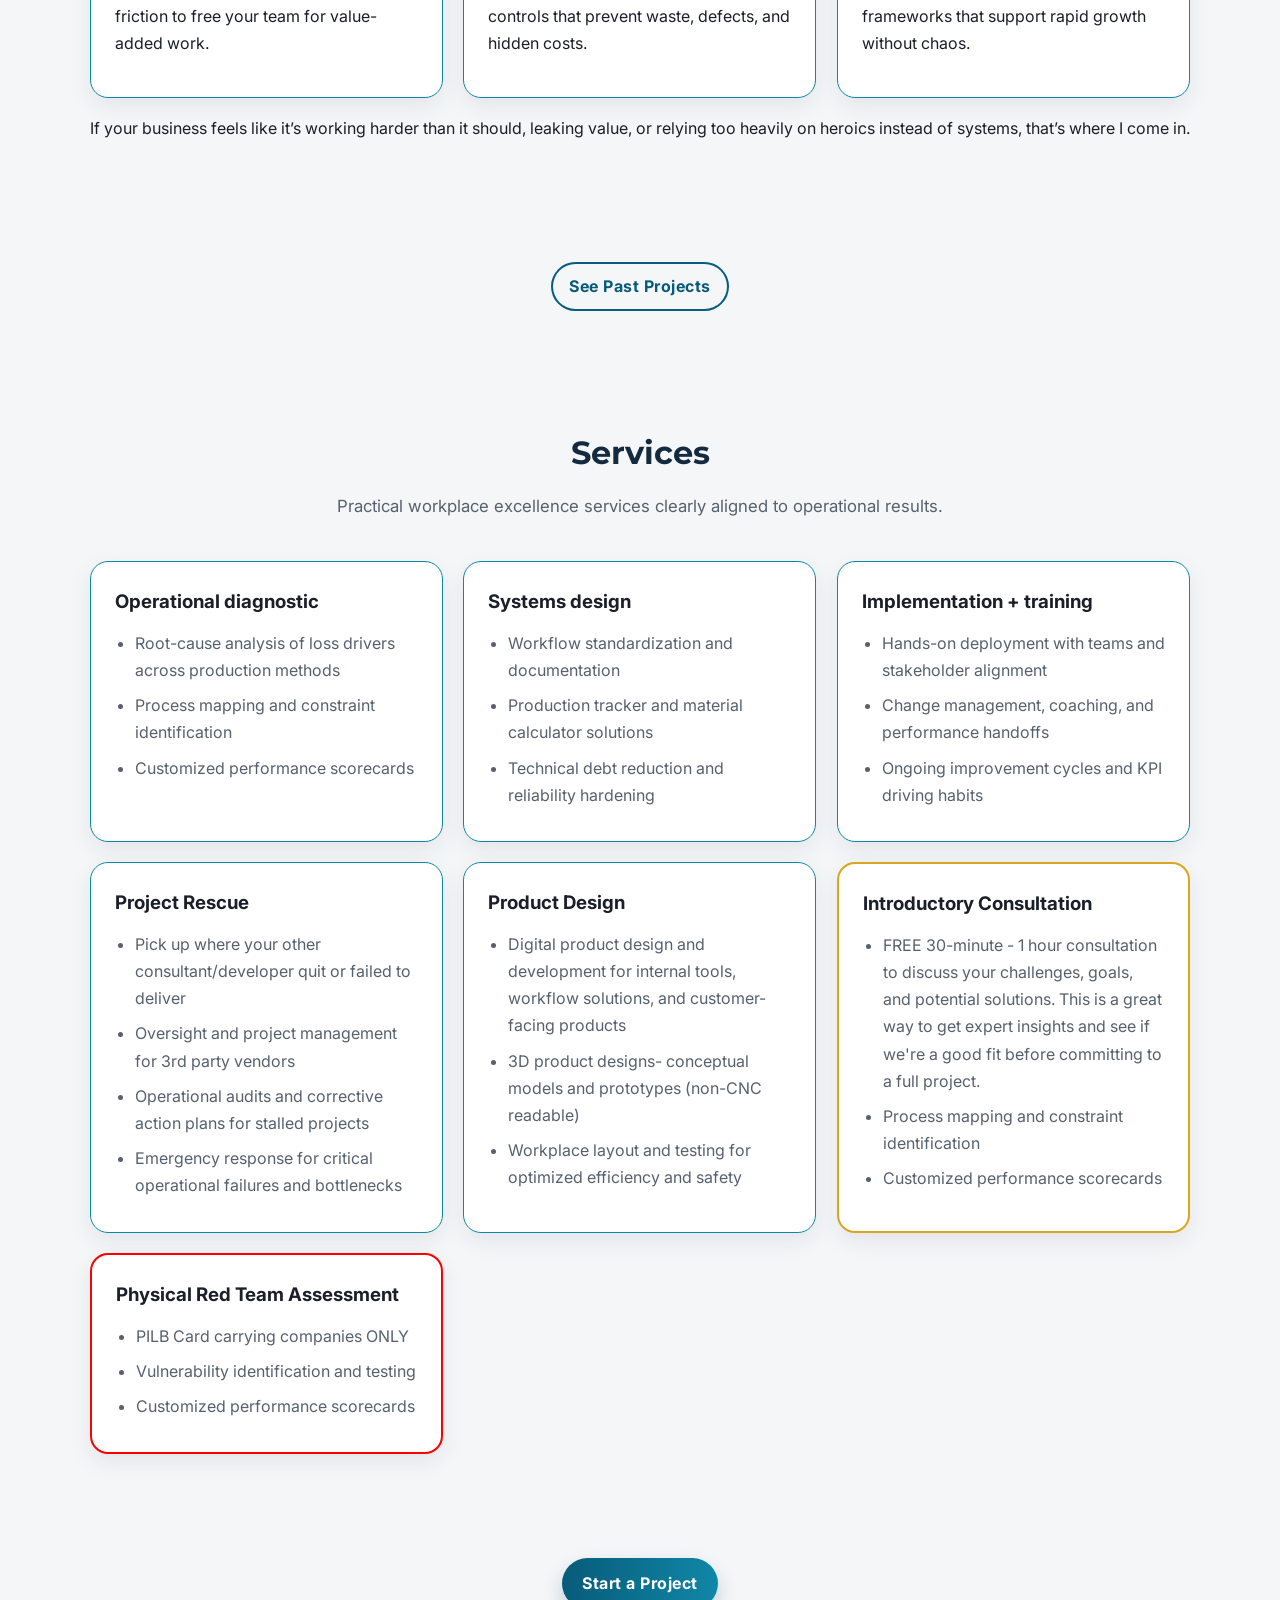
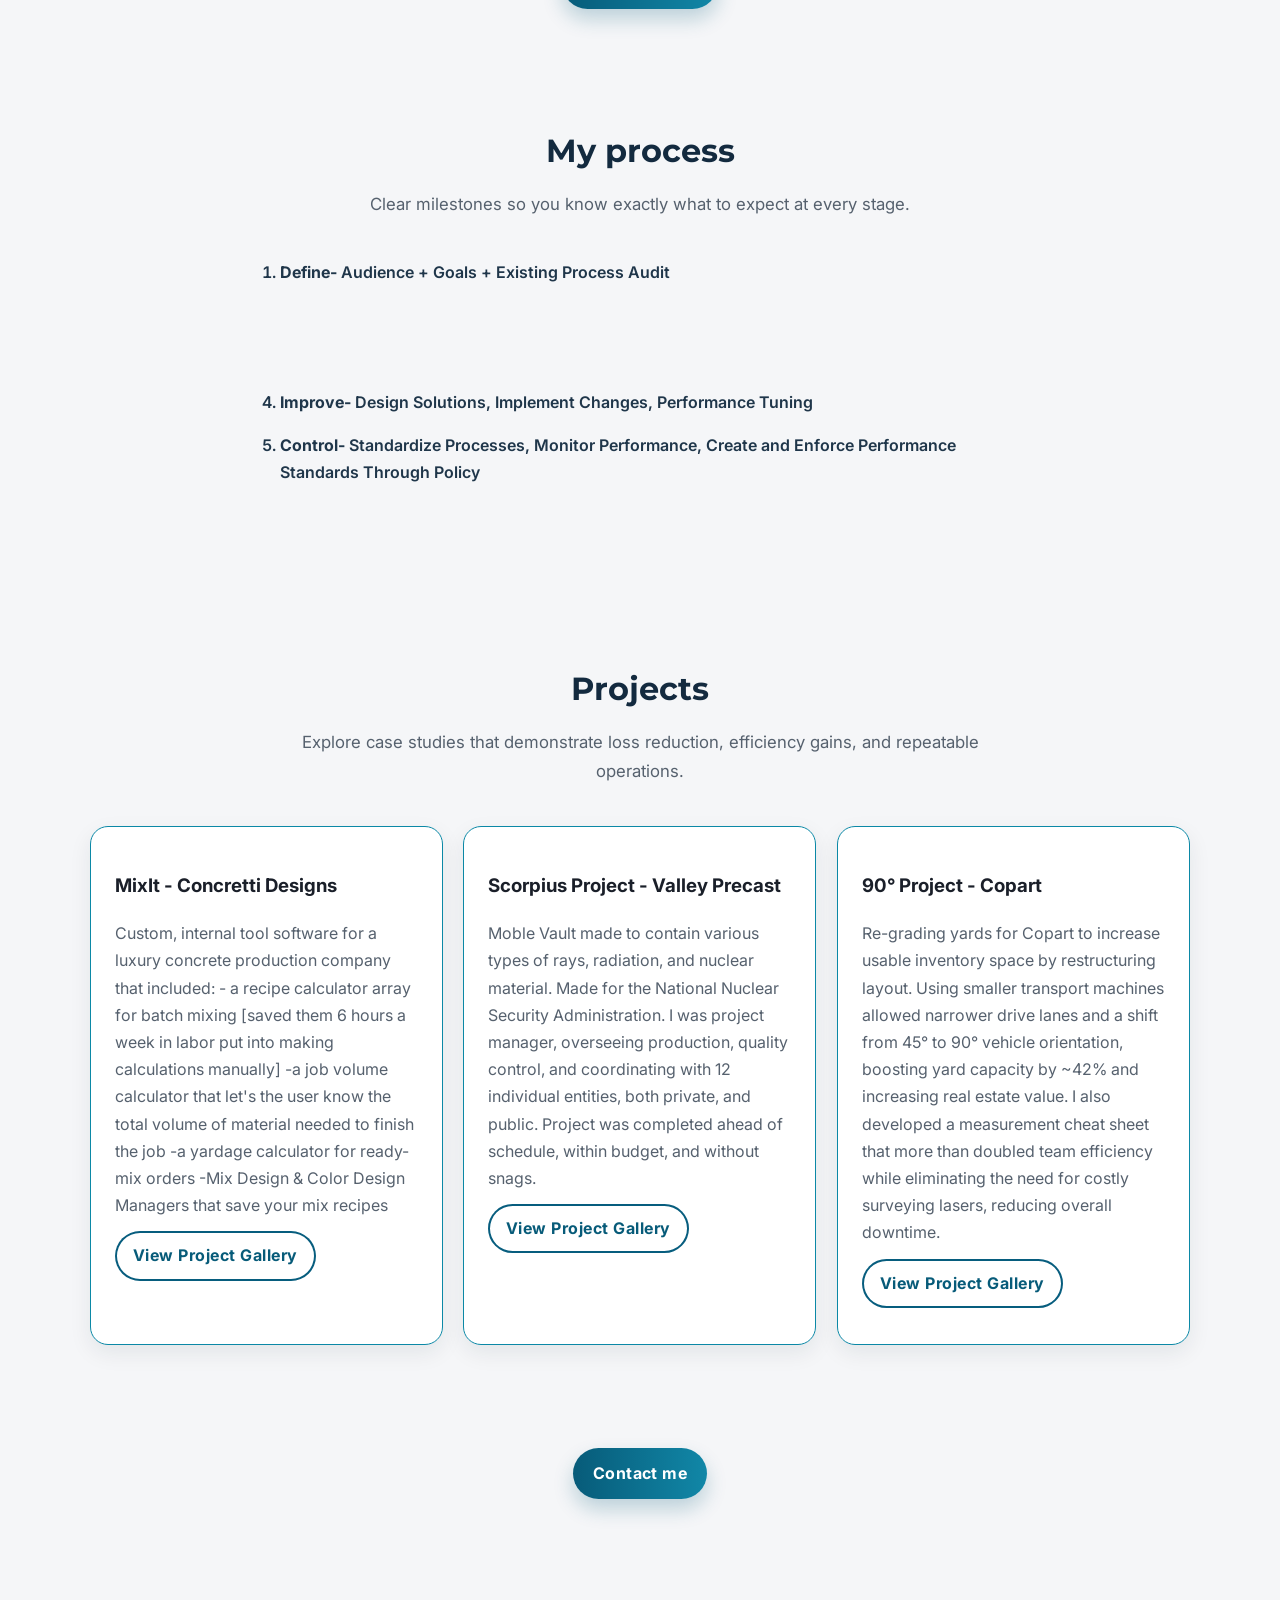
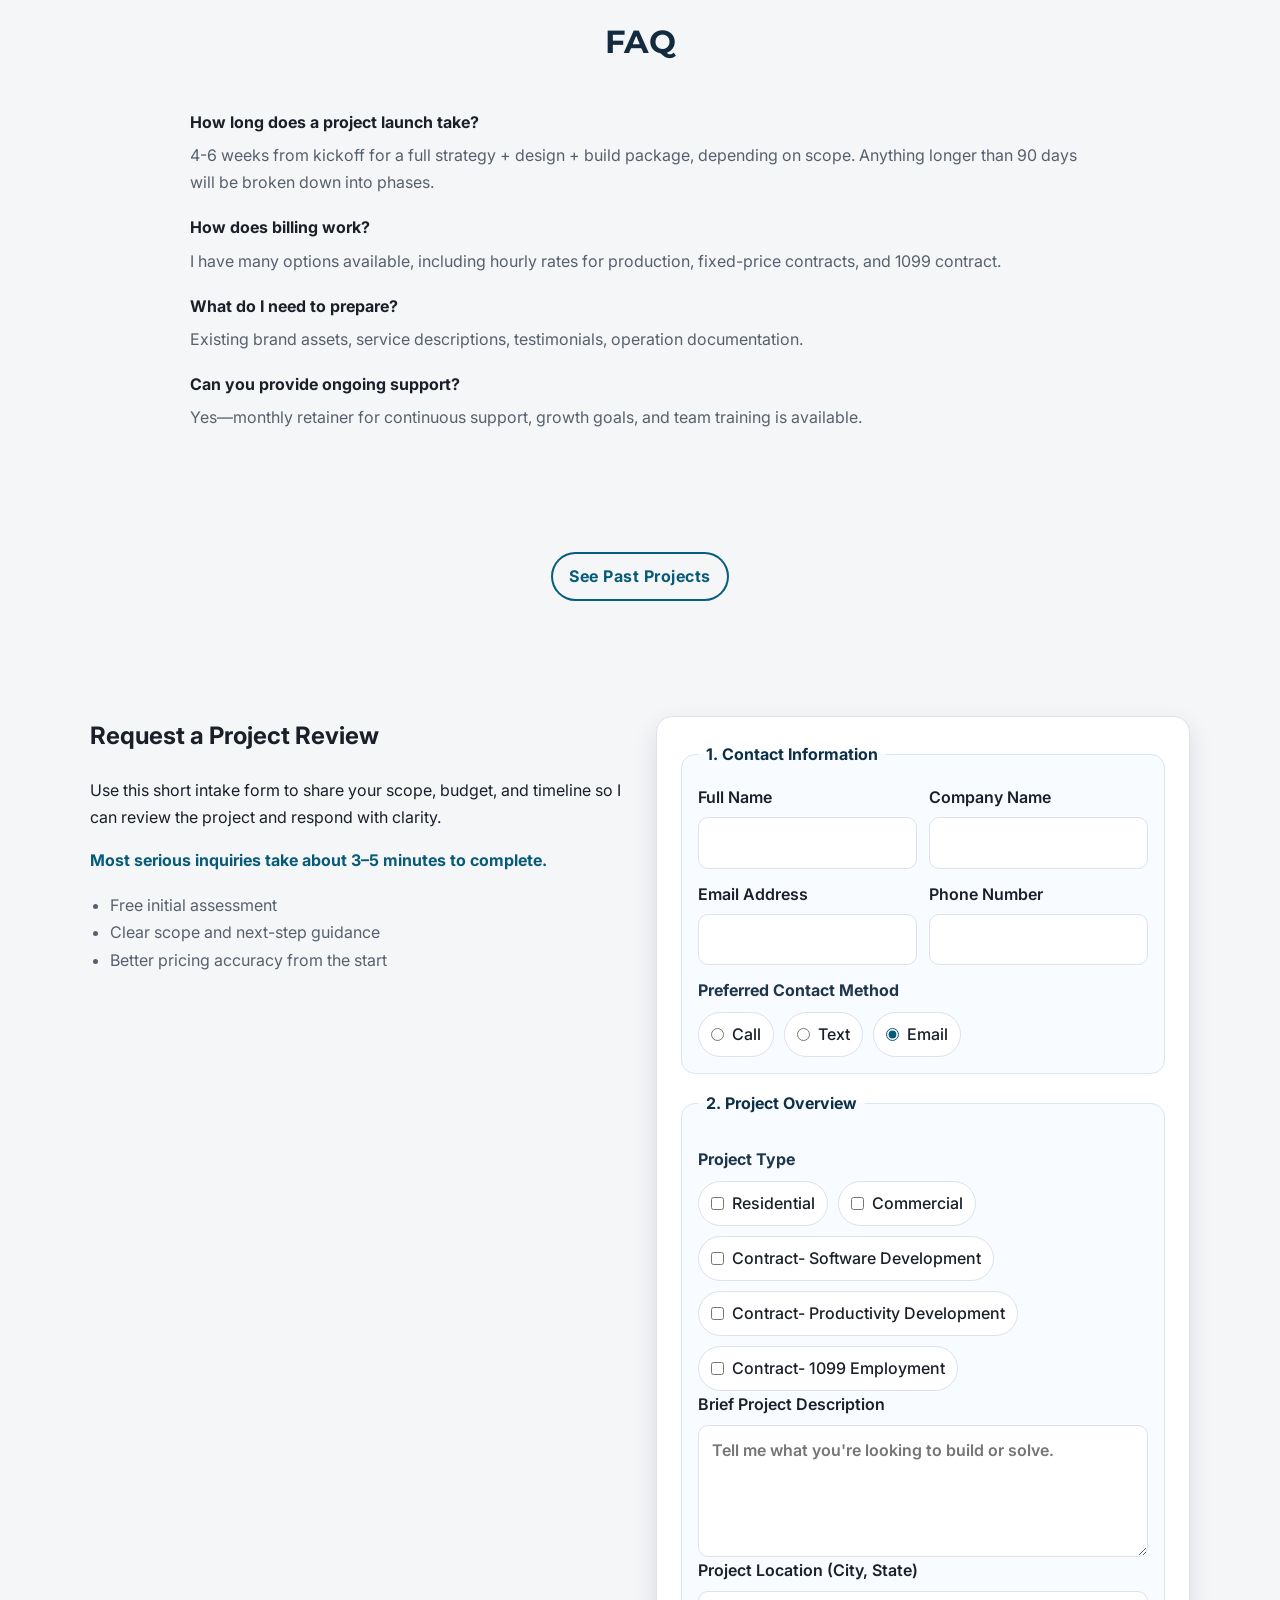
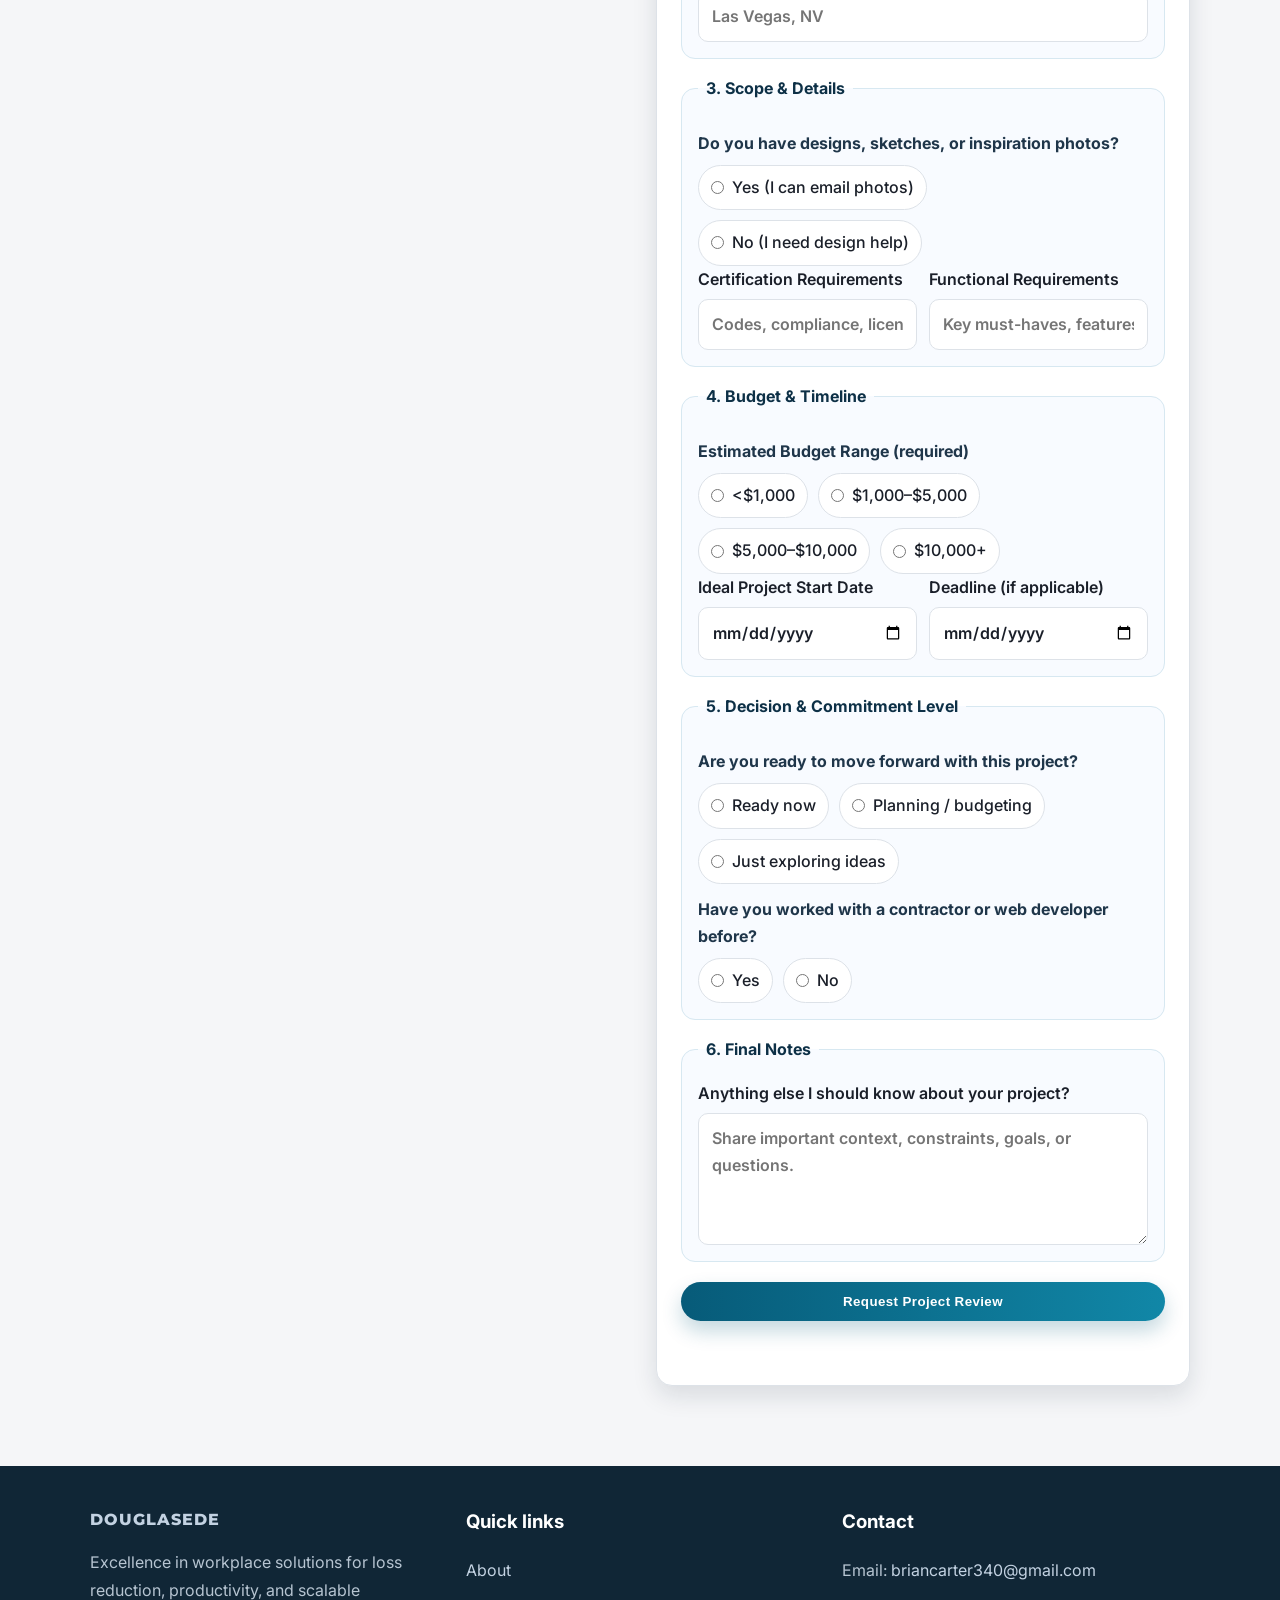
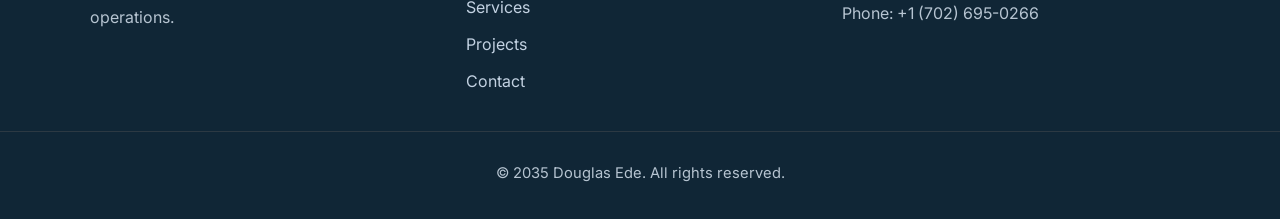
==== commit 6a59a28b: "added project pages" ====
--- a/index.html
+++ b/index.html
@@ -273,6 +273,7 @@
                 -a yardage calculator for ready-mix orders -Mix Design & Color
                 Design Managers that save your mix recipes
               </p>
+              <p><a href="project-mixit.html" class="btn btn-secondary">View Project Gallery</a></p>
             </article>
             <article class="testimonial">
               <h3>Scorpius Project - Valley Precast</h3>
@@ -284,6 +285,7 @@
                 both private, and public. Project was completed ahead of
                 schedule, within budget, and without snags.
               </p>
+              <p><a href="project-scorpius.html" class="btn btn-secondary">View Project Gallery</a></p>
             </article>
             <article class="testimonial">
               <h3>90° Project - Copart</h3>
@@ -296,6 +298,7 @@
                 more than doubled team efficiency while eliminating the need for
                 costly surveying lasers, reducing overall downtime.
               </p>
+              <p><a href="project-copart-90.html" class="btn btn-secondary">View Project Gallery</a></p>
             </article>
           </div>
         </div>
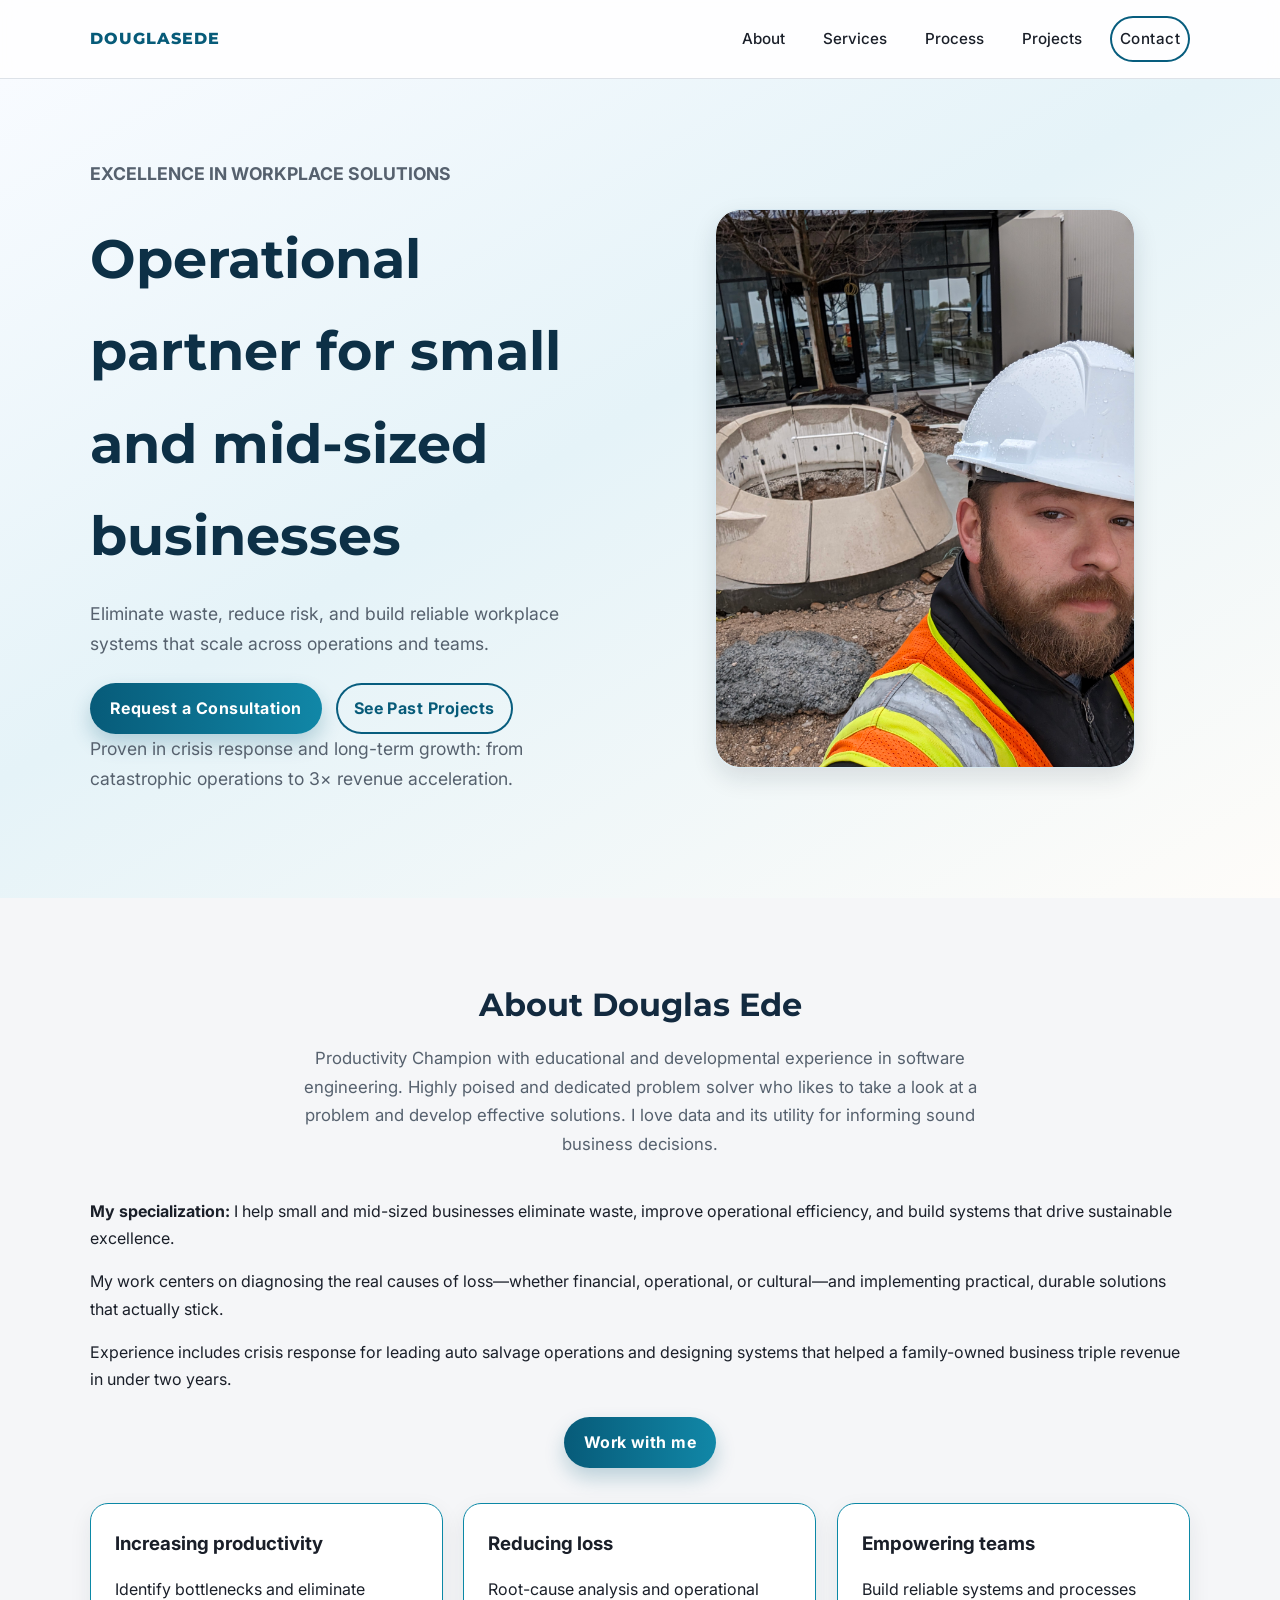
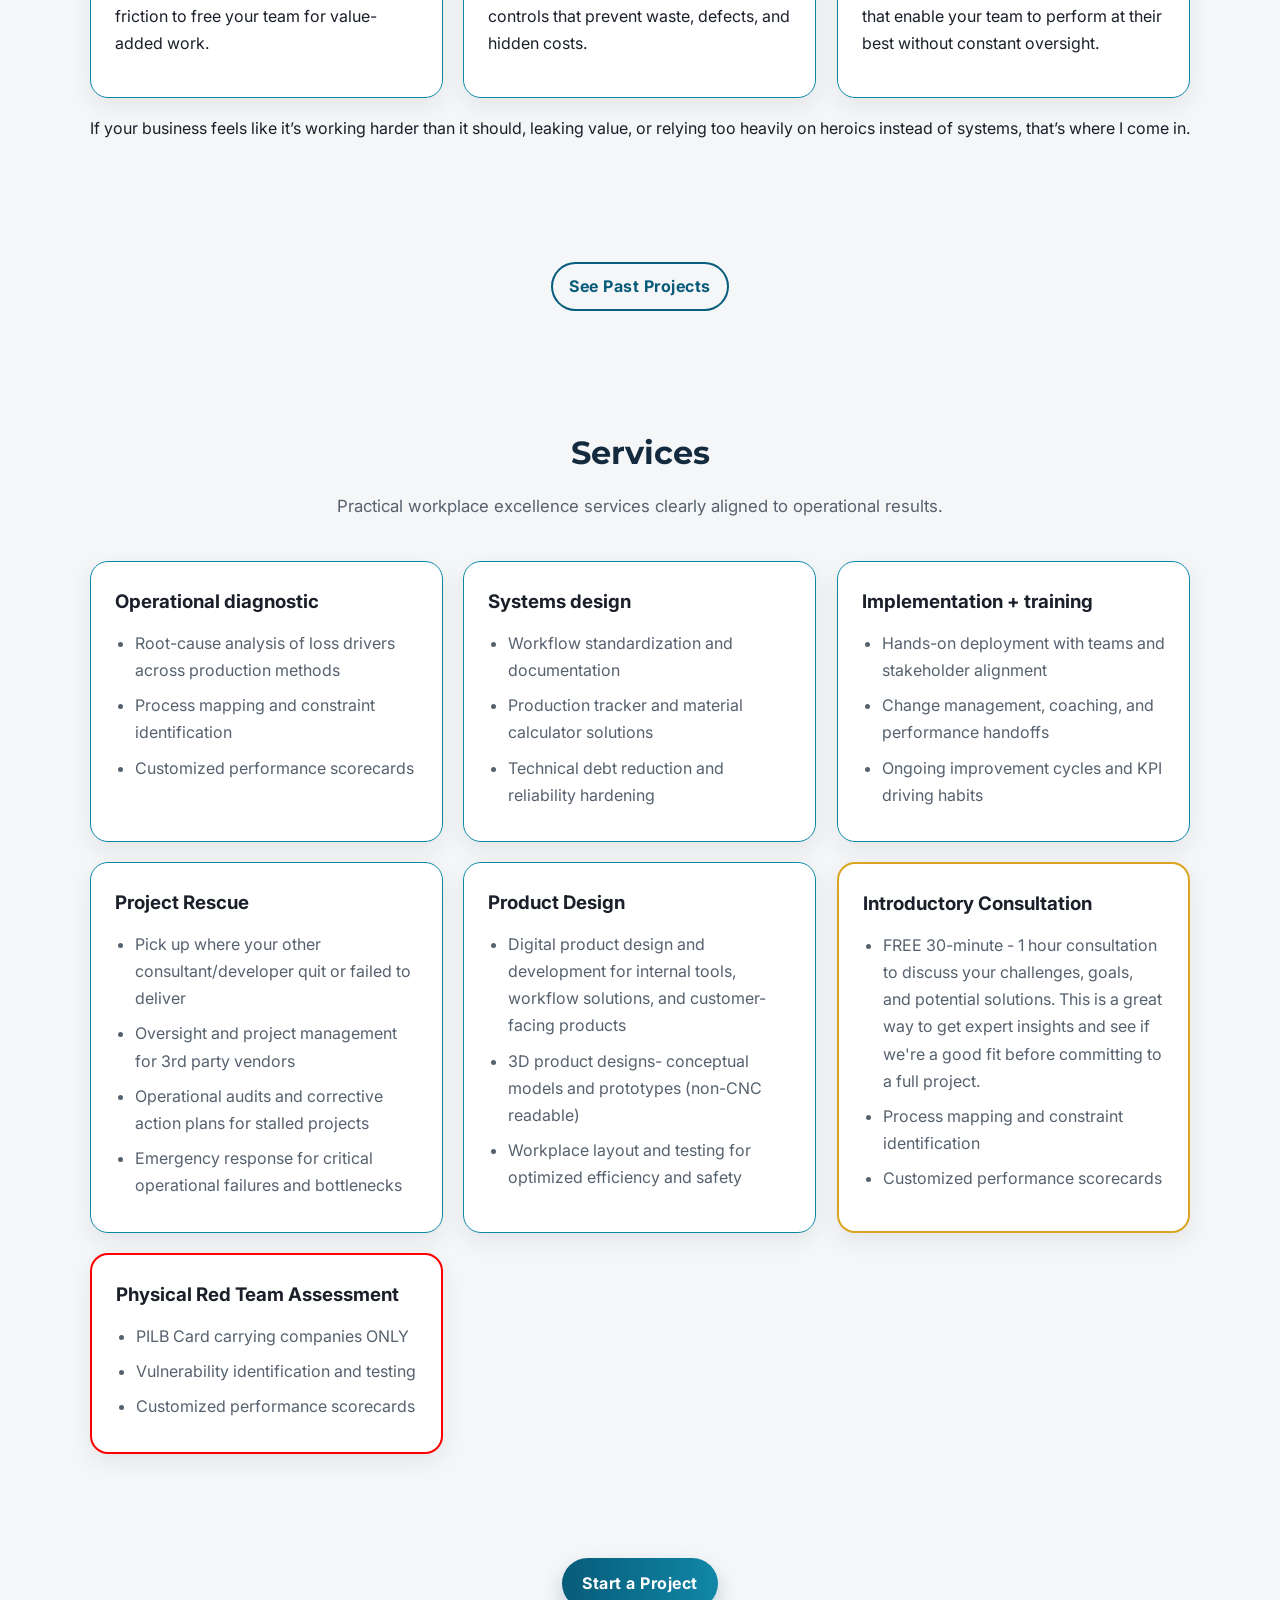
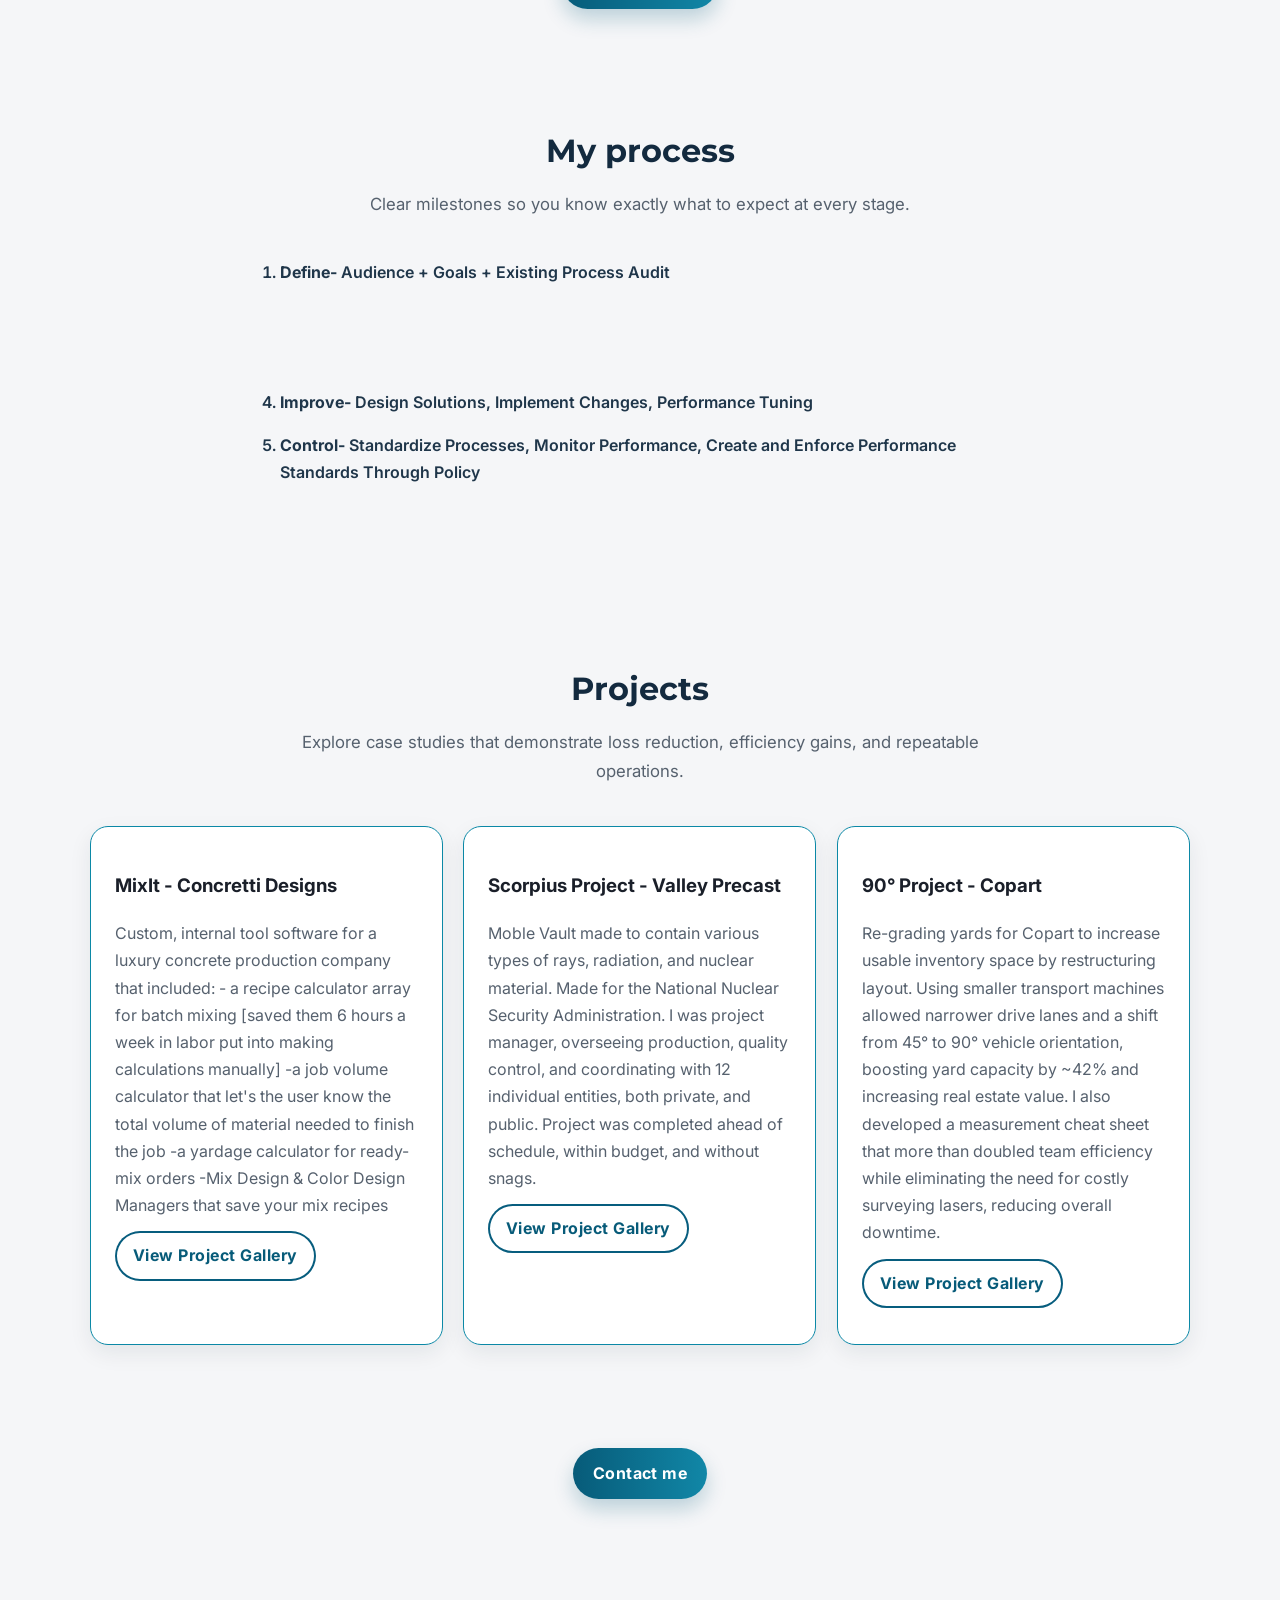
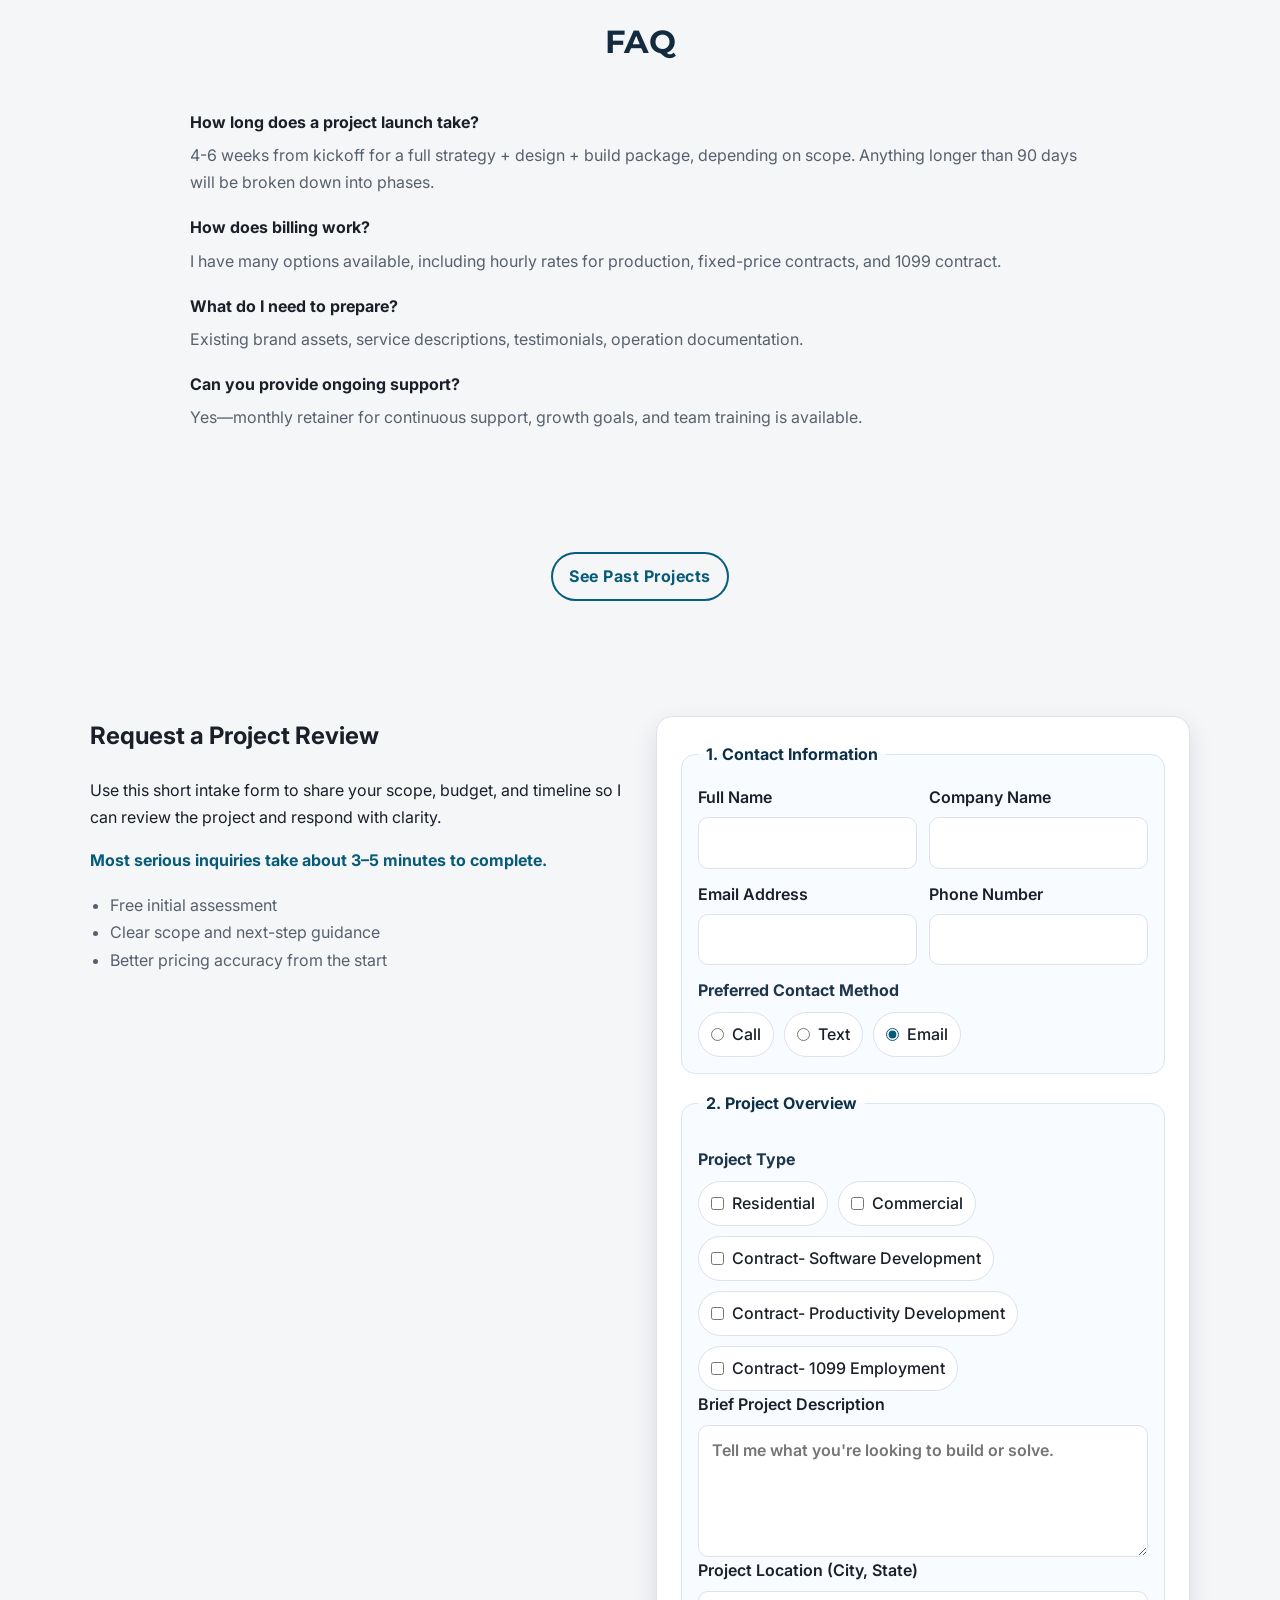
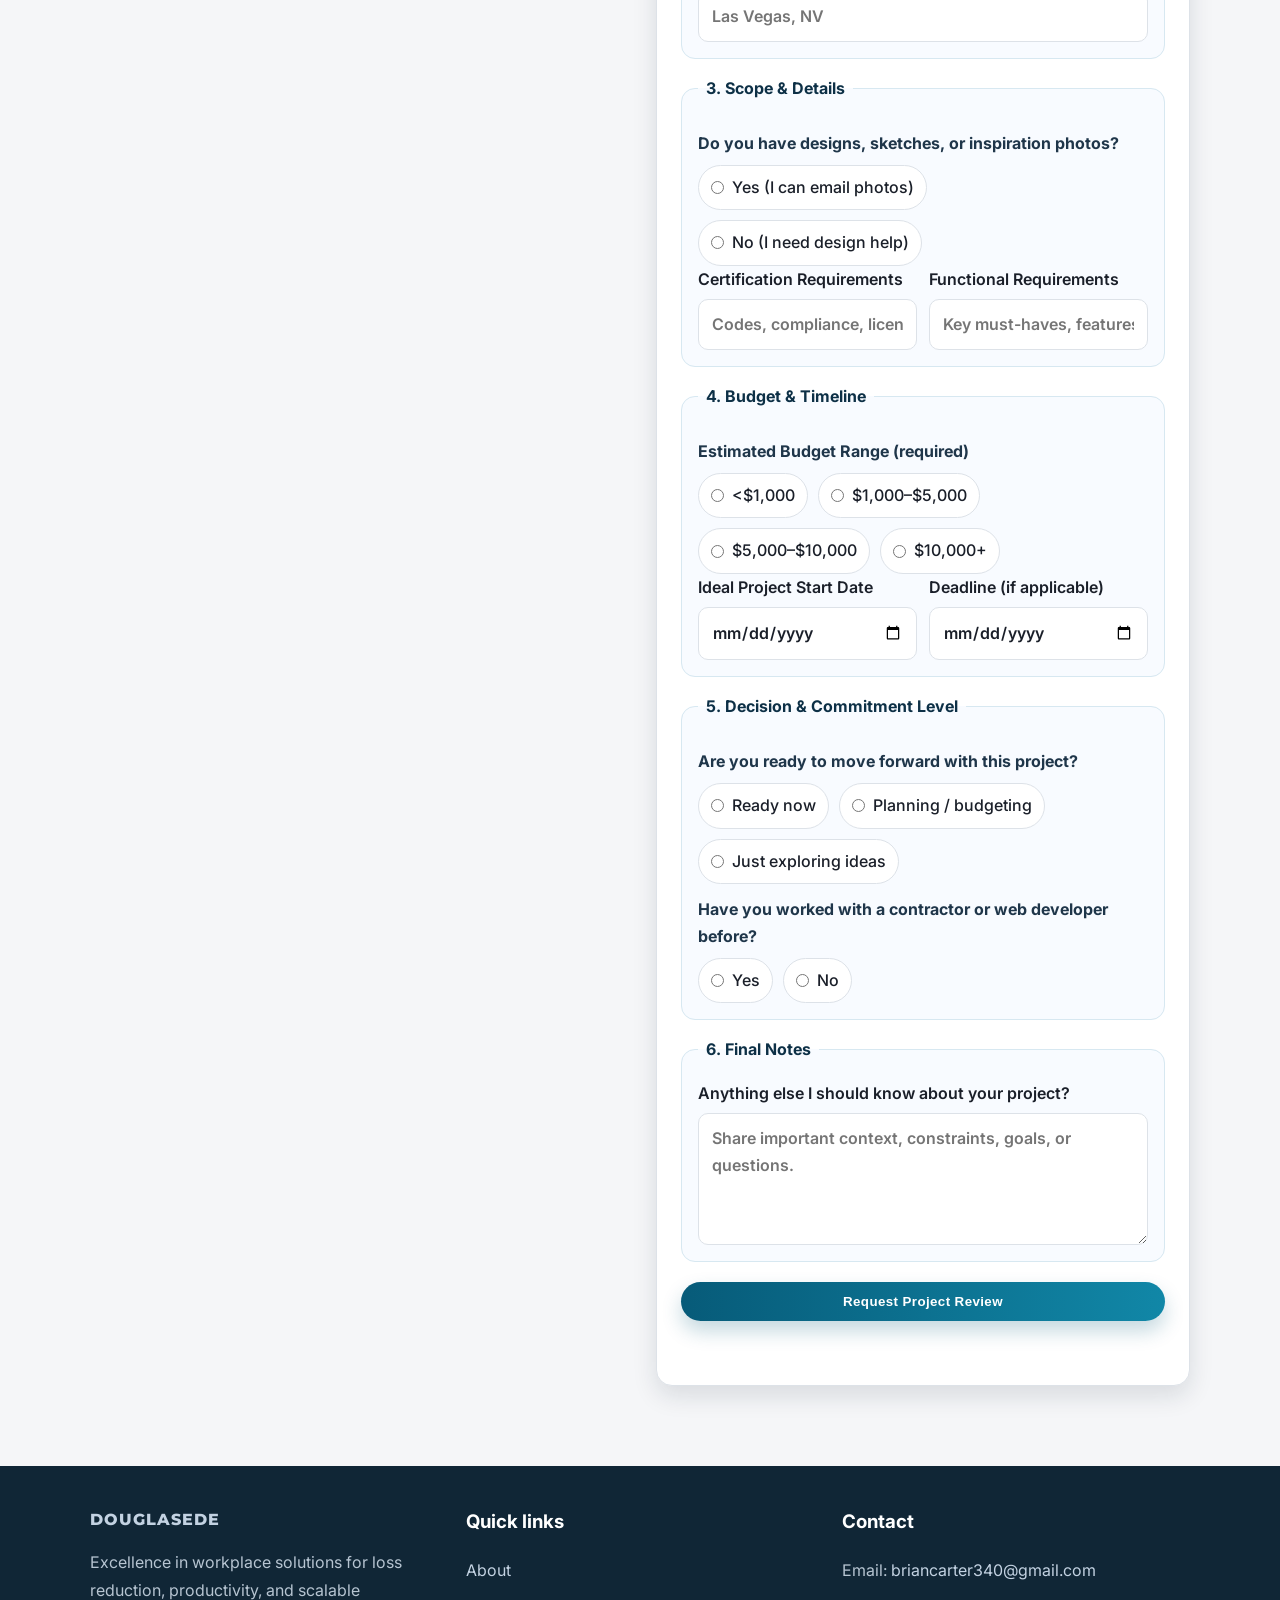
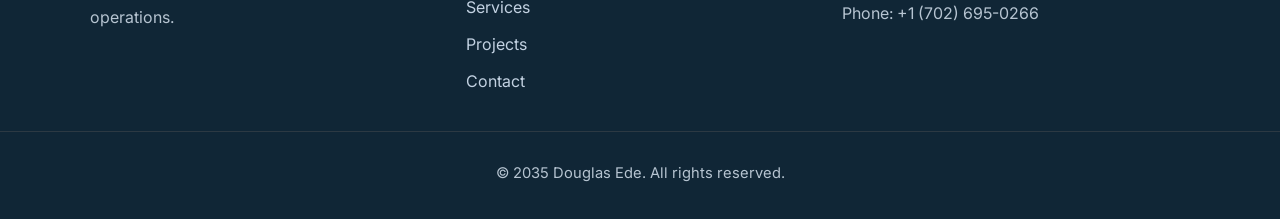
==== commit 2dac77f5: "content change" ====
--- a/index.html
+++ b/index.html
@@ -115,10 +115,10 @@
               </p>
             </article>
             <article class="card">
-              <h3>Standardization that scales</h3>
+              <h3>Empowering teams</h3>
               <p>
-                Repeatable processes and training frameworks that support rapid
-                growth without chaos.
+                Build reliable systems and processes that enable your team to
+                perform at their best without constant oversight.
               </p>
             </article>
           </div>
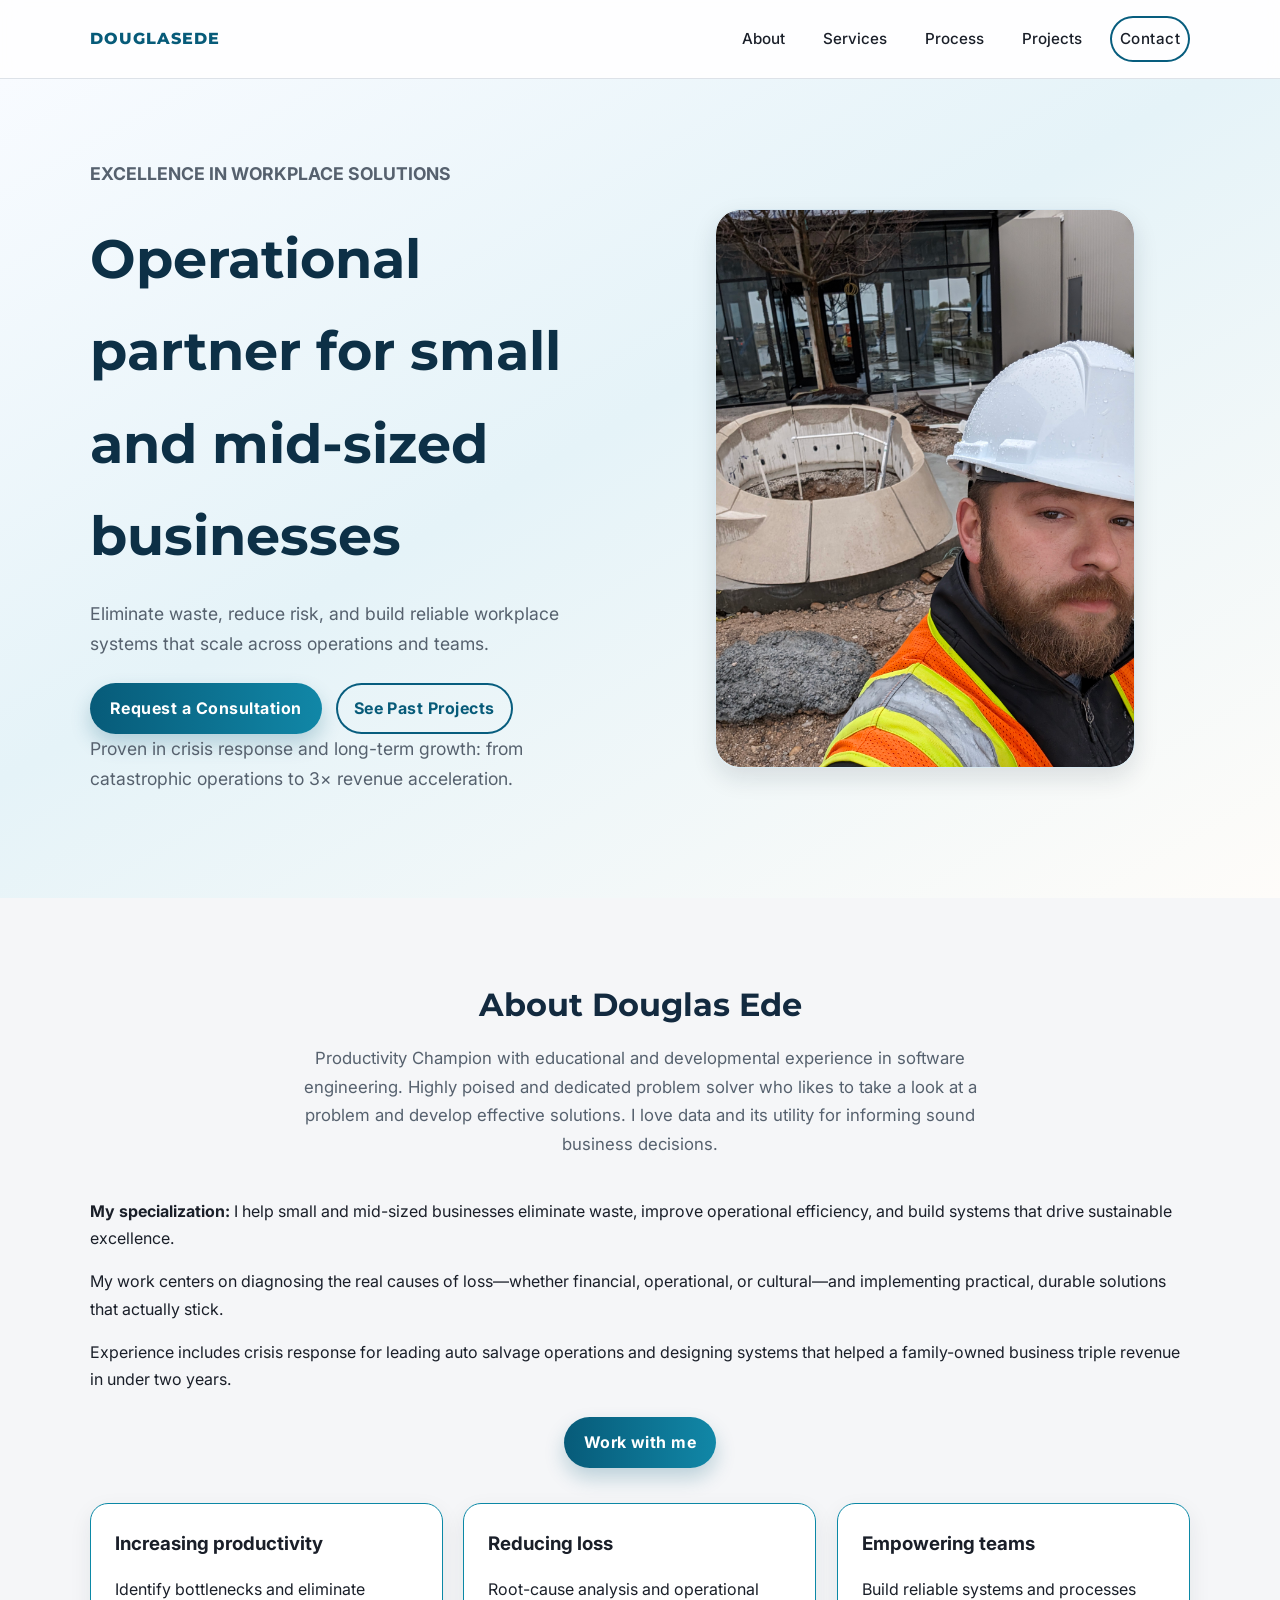
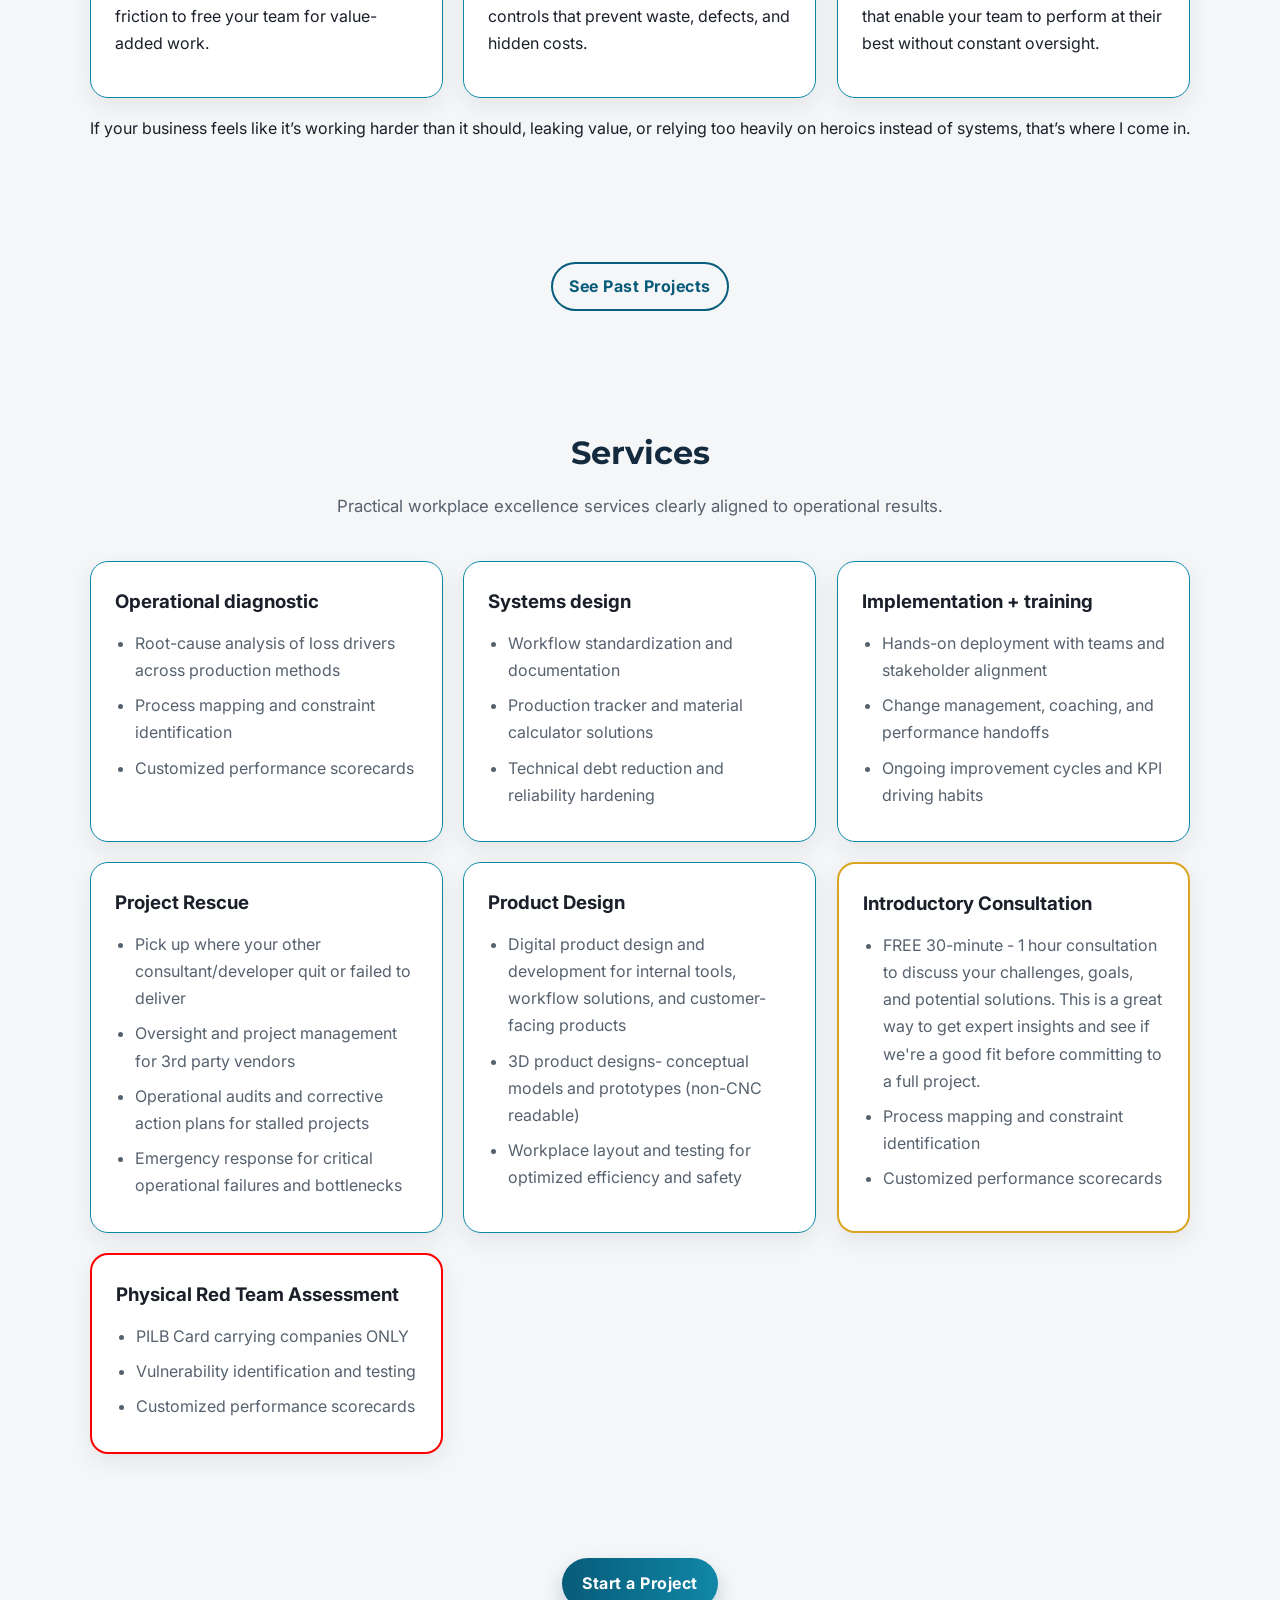
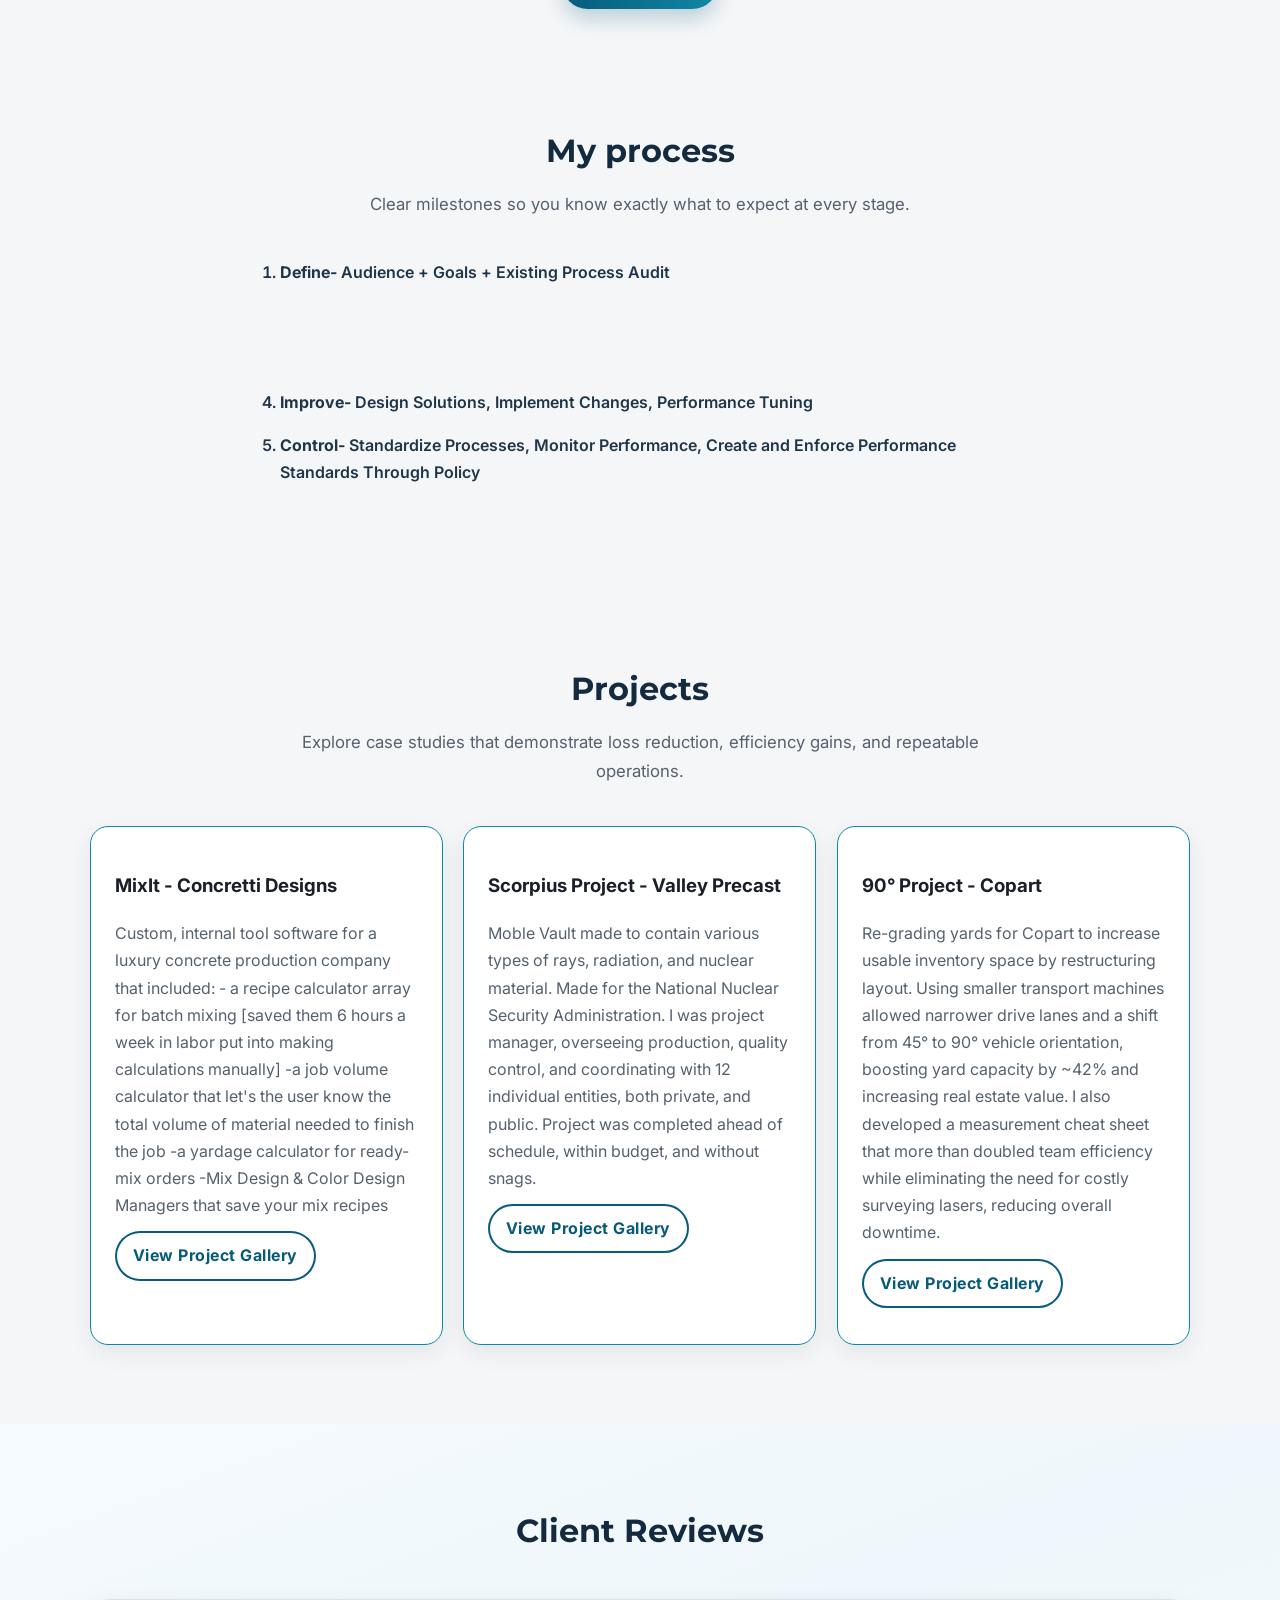
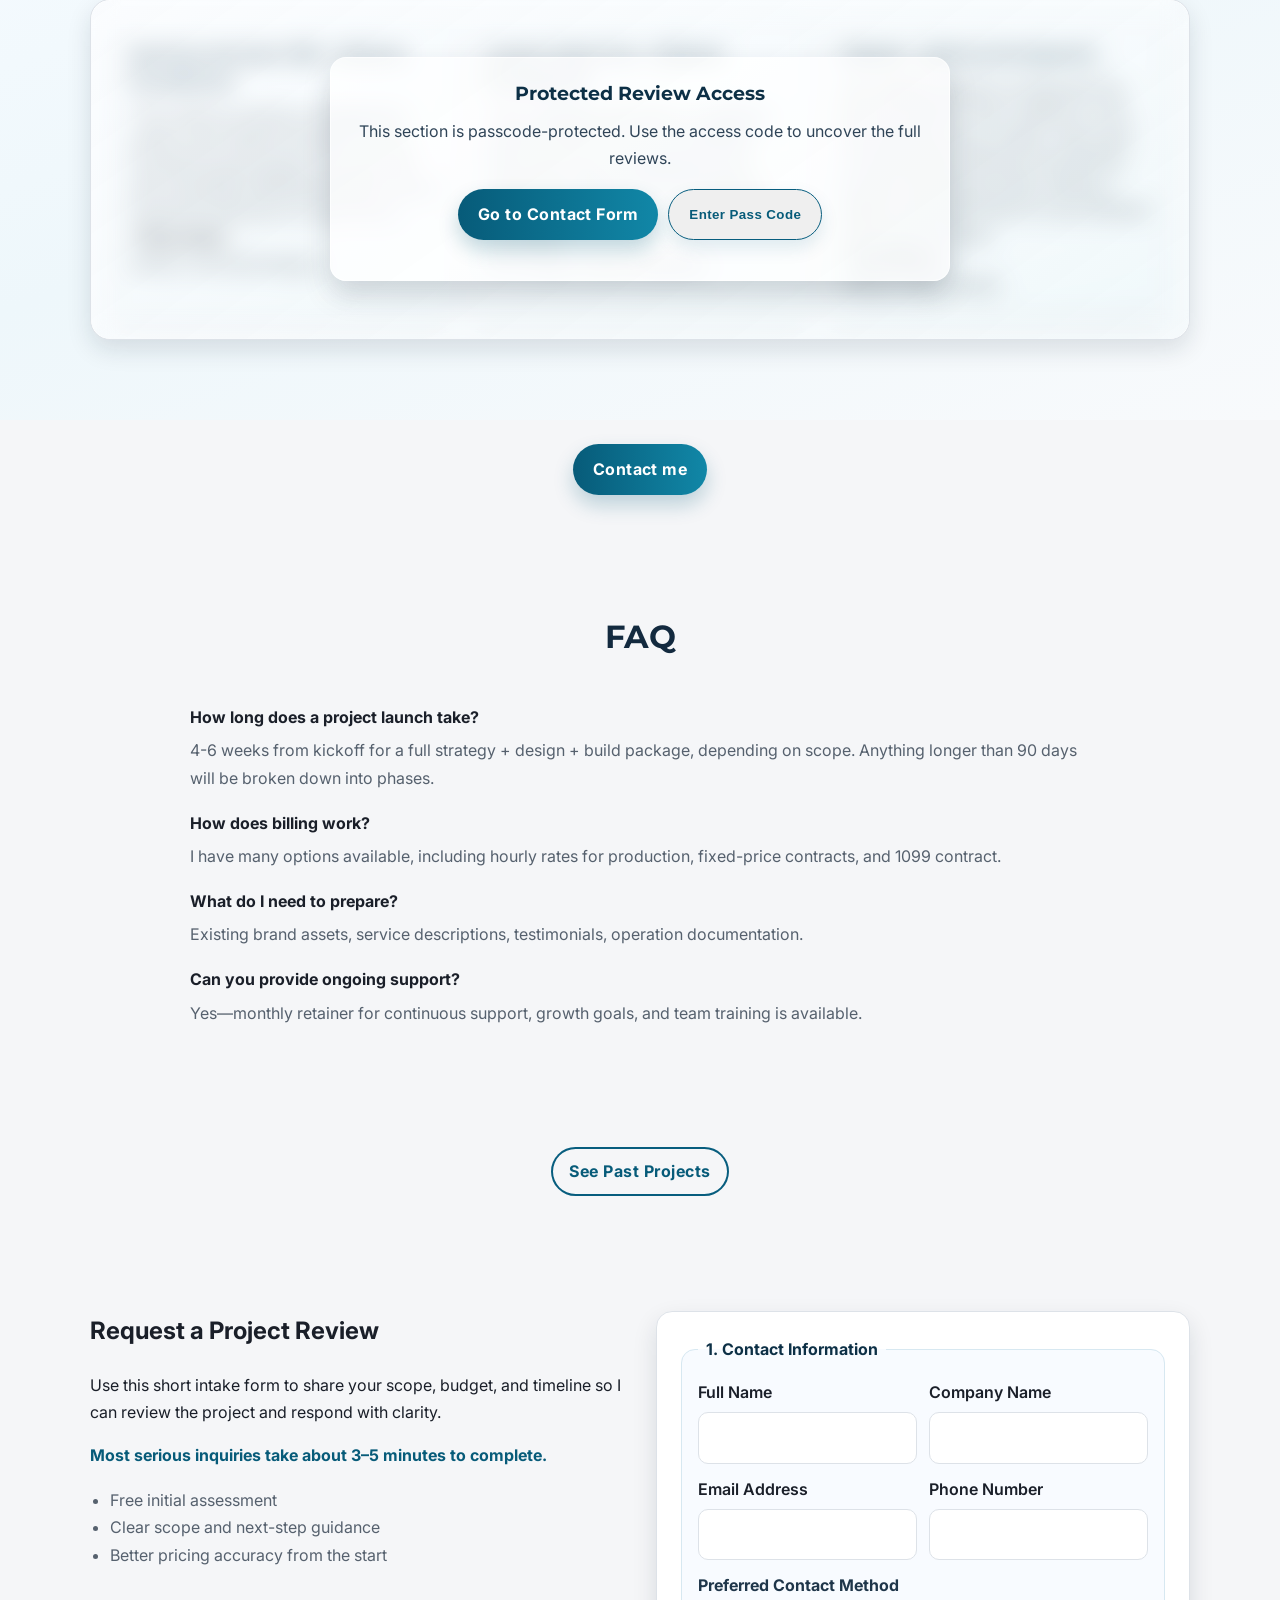
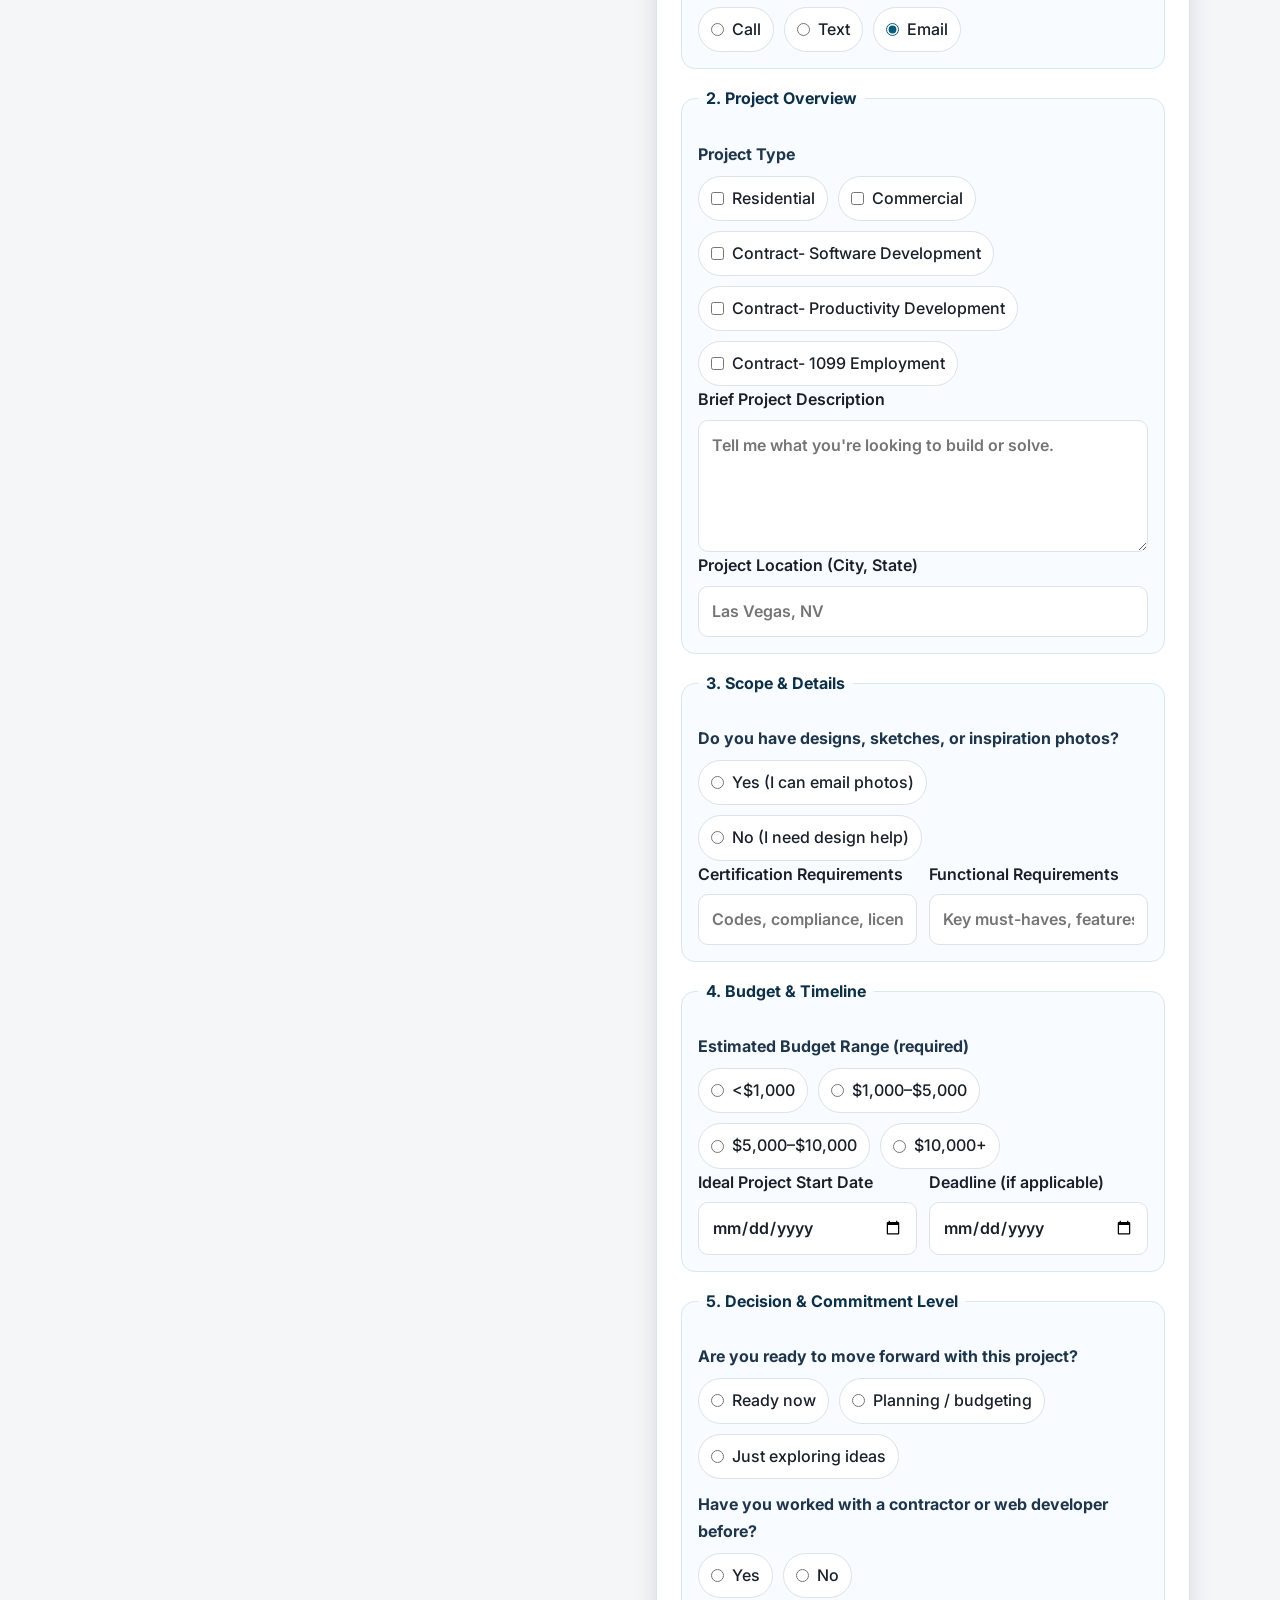
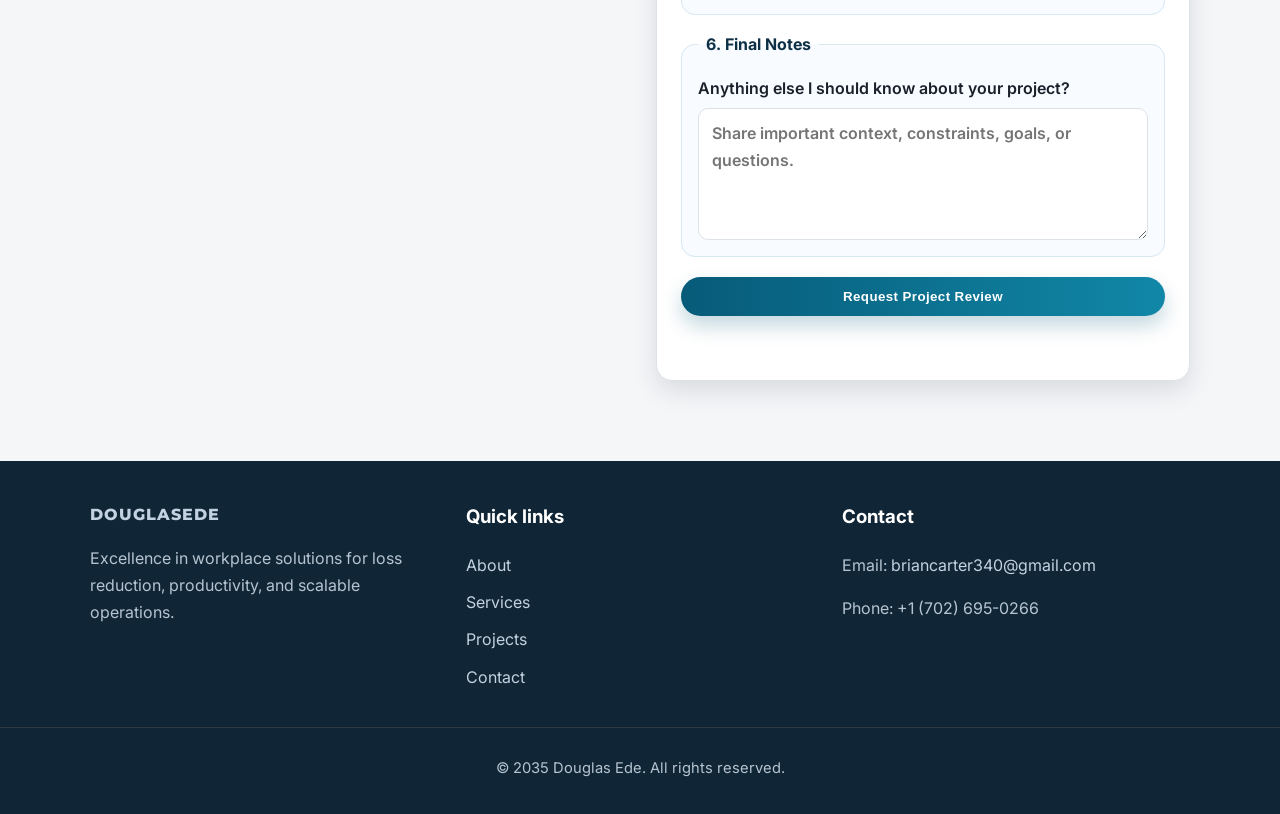
==== commit 164b4263: "added Client reviews section that's pass code protected" ====
--- a/index.html
+++ b/index.html
@@ -303,6 +303,64 @@
           </div>
         </div>
       </section>
+
+      <section id="reviews" class="section reviews">
+        <div class="container">
+          <div class="section-header">
+            <h2>Client Reviews</h2>
+            <p>
+              
+            </p>
+          </div>
+
+          <div class="reviews-panel" data-reviews-lock>
+            <div class="reviews-grid" aria-hidden="true">
+              <article class="review-card">
+                <h3>Batching Calculator/ IMS - Software Development</h3>
+                <p>
+                  "Tec³ built an inventory management system and material calculator for my manufacturing business. First year ROI was calculated at $26,000
+                  based on time saved and reduction in order errors."
+                </p>
+                <strong>-Yefat Arbeli</strong>
+                <p>Owner, Concretti Designs</p>
+              </article>
+              <article class="review-card">
+                <h3>Custom Order Form - Software Development</h3>
+                <p>
+                  "Tec³ assisted me greatly in creating a custom order form for our business. They were quick, professional, and reasonably priced. I am very pleased with the overall work!"
+                </p>
+                <strong>-Ty Arbeli</strong>
+                <p>VP of Sales, Fresh Fresheners</p>
+              </article>
+              <article class="review-card">
+                <h3>Website - Software Development</h3>
+                <p>
+            Tec³ helped me get my restaurant into the 21st century! They created our very first website in just 2 weeks. They were communicative, efficient, and the final product was exactly what I wanted. I highly recommend them for any software development needs.
+                </p>
+                <strong>-Carla Moore</strong>
+                <p>Owner, Crazy Greeks</p>
+              </article>
+            </div>
+
+            <div class="reviews-lock-overlay" data-reviews-overlay>
+              <div class="reviews-lock-content">
+                <h3>Protected Review Access</h3>
+                <p>
+                  This section is passcode-protected. Use the access code to
+                  uncover the full reviews.
+                </p>
+                <div class="reviews-actions">
+                  <a class="btn btn-primary" href="#contact">Go to Contact Form</a>
+                  <button class="btn btn-secondary reviews-unlock-btn" type="button" data-unlock-reviews>
+                    Enter Pass Code
+                  </button>
+                </div>
+                <p class="reviews-feedback" data-unlock-feedback aria-live="polite"></p>
+              </div>
+            </div>
+          </div>
+        </div>
+      </section>
       <div class="btn-spcl-cntr">
         <a href="#contact" class="btn btn-primary">Contact me</a>
       </div>
@@ -803,6 +861,35 @@
 
       const revealItems = document.querySelectorAll(".reveal");
 
+      const reviewsLock = document.querySelector("[data-reviews-lock]");
+      const unlockButton = document.querySelector("[data-unlock-reviews]");
+      const unlockFeedback = document.querySelector("[data-unlock-feedback]");
+      const reviewsOverlay = document.querySelector("[data-reviews-overlay]");
+
+      if (reviewsLock && unlockButton && unlockFeedback && reviewsOverlay) {
+        const PASS_CODE = "4739";
+
+        unlockButton.addEventListener("click", () => {
+          const userCode = window.prompt(
+            "Enter pass code to uncover reviews:",
+          );
+
+          if (userCode === null) {
+            unlockFeedback.textContent = "Pass code entry canceled.";
+            return;
+          }
+
+          if (userCode.trim() === PASS_CODE) {
+            reviewsLock.classList.add("is-unlocked");
+            reviewsOverlay.setAttribute("aria-hidden", "true");
+            unlockFeedback.textContent = "Access granted. Reviews uncovered.";
+            return;
+          }
+
+          unlockFeedback.textContent = "Incorrect pass code. Please try again.";
+        });
+      }
+
       if ("IntersectionObserver" in window) {
         const revealObserver = new IntersectionObserver(
           (entries, observer) => {
--- a/styles.css
+++ b/styles.css
@@ -384,6 +384,113 @@
 .testimonial p {
   margin: 0 0 12px;
   color: var(--muted);
+}
+
+.reviews {
+  background: linear-gradient(160deg, #f6fbff 0%, #eef7fb 46%, #f8fafc 100%);
+}
+
+.reviews-panel {
+  position: relative;
+  overflow: hidden;
+  background: var(--white);
+  border: 1px solid var(--border);
+  border-radius: 20px;
+  box-shadow: var(--shadow);
+  padding: 22px;
+}
+
+.reviews-grid {
+  display: grid;
+  grid-template-columns: repeat(3, minmax(0, 1fr));
+  gap: 14px;
+}
+
+.review-card {
+  background: linear-gradient(165deg, #ffffff, #f5fbfd);
+  border: 1px solid #d6e6ef;
+  border-radius: 14px;
+  box-shadow: 0 8px 18px rgba(17, 35, 51, 0.08);
+  padding: 18px 16px;
+}
+
+.review-card h3 {
+  margin: 0 0 8px;
+  color: #0f3e58;
+  font-size: 1rem;
+}
+
+.review-card p {
+  margin: 0;
+  color: #2a3d4e;
+  line-height: 1.52;
+}
+
+.reviews-lock-overlay {
+  position: absolute;
+  inset: 0;
+  z-index: 2;
+  display: grid;
+  place-items: center;
+  padding: 18px;
+  background: linear-gradient(145deg, rgba(245, 250, 255, 0.38), rgba(225, 241, 248, 0.28));
+  backdrop-filter: blur(12px) saturate(110%);
+  -webkit-backdrop-filter: blur(12px) saturate(110%);
+  border-radius: inherit;
+}
+
+.reviews-lock-content {
+  width: min(620px, 100%);
+  background: rgba(255, 255, 255, 0.72);
+  border: 1px solid rgba(255, 255, 255, 0.66);
+  box-shadow: 0 14px 28px rgba(17, 35, 51, 0.18);
+  border-radius: 16px;
+  padding: 20px;
+  text-align: center;
+}
+
+.reviews-lock-content h3 {
+  margin: 0 0 8px;
+  color: #0d3046;
+  font-family: 'Montserrat', 'Segoe UI', sans-serif;
+}
+
+.reviews-lock-content p {
+  margin: 0;
+  color: #304558;
+}
+
+.reviews-actions {
+  margin-top: 16px;
+  display: flex;
+  flex-wrap: wrap;
+  justify-content: center;
+  gap: 10px;
+}
+
+.reviews-unlock-btn {
+  border-width: 1px;
+  box-shadow: 0 8px 18px rgba(7, 91, 121, 0.12);
+  padding: 12px 20px;
+}
+
+.reviews-feedback {
+  margin-top: 10px;
+  min-height: 20px;
+  font-size: 0.92rem;
+  font-weight: 600;
+  color: #125167;
+}
+
+.reviews-panel.is-unlocked .reviews-lock-overlay {
+  opacity: 0;
+  visibility: hidden;
+  pointer-events: none;
+  transition: opacity 0.24s ease, visibility 0.24s ease;
+}
+
+.reviews-panel:not(.is-unlocked) .reviews-grid {
+  filter: blur(5px) saturate(70%);
 }
 
 .faq dl {
@@ -627,6 +734,10 @@
   .site-header {
     padding: 0 1rem;
   }
+
+  .reviews-grid {
+    grid-template-columns: repeat(2, minmax(0, 1fr));
+  }
 }
 
 @media (max-width: 768px) {
@@ -644,6 +755,18 @@
 
   .contact-form {
     padding: 18px;
+  }
+
+  .reviews-panel {
+    padding: 16px;
+  }
+
+  .reviews-grid {
+    grid-template-columns: 1fr;
+  }
+
+  .reviews-lock-content {
+    padding: 16px;
   }
 }
 
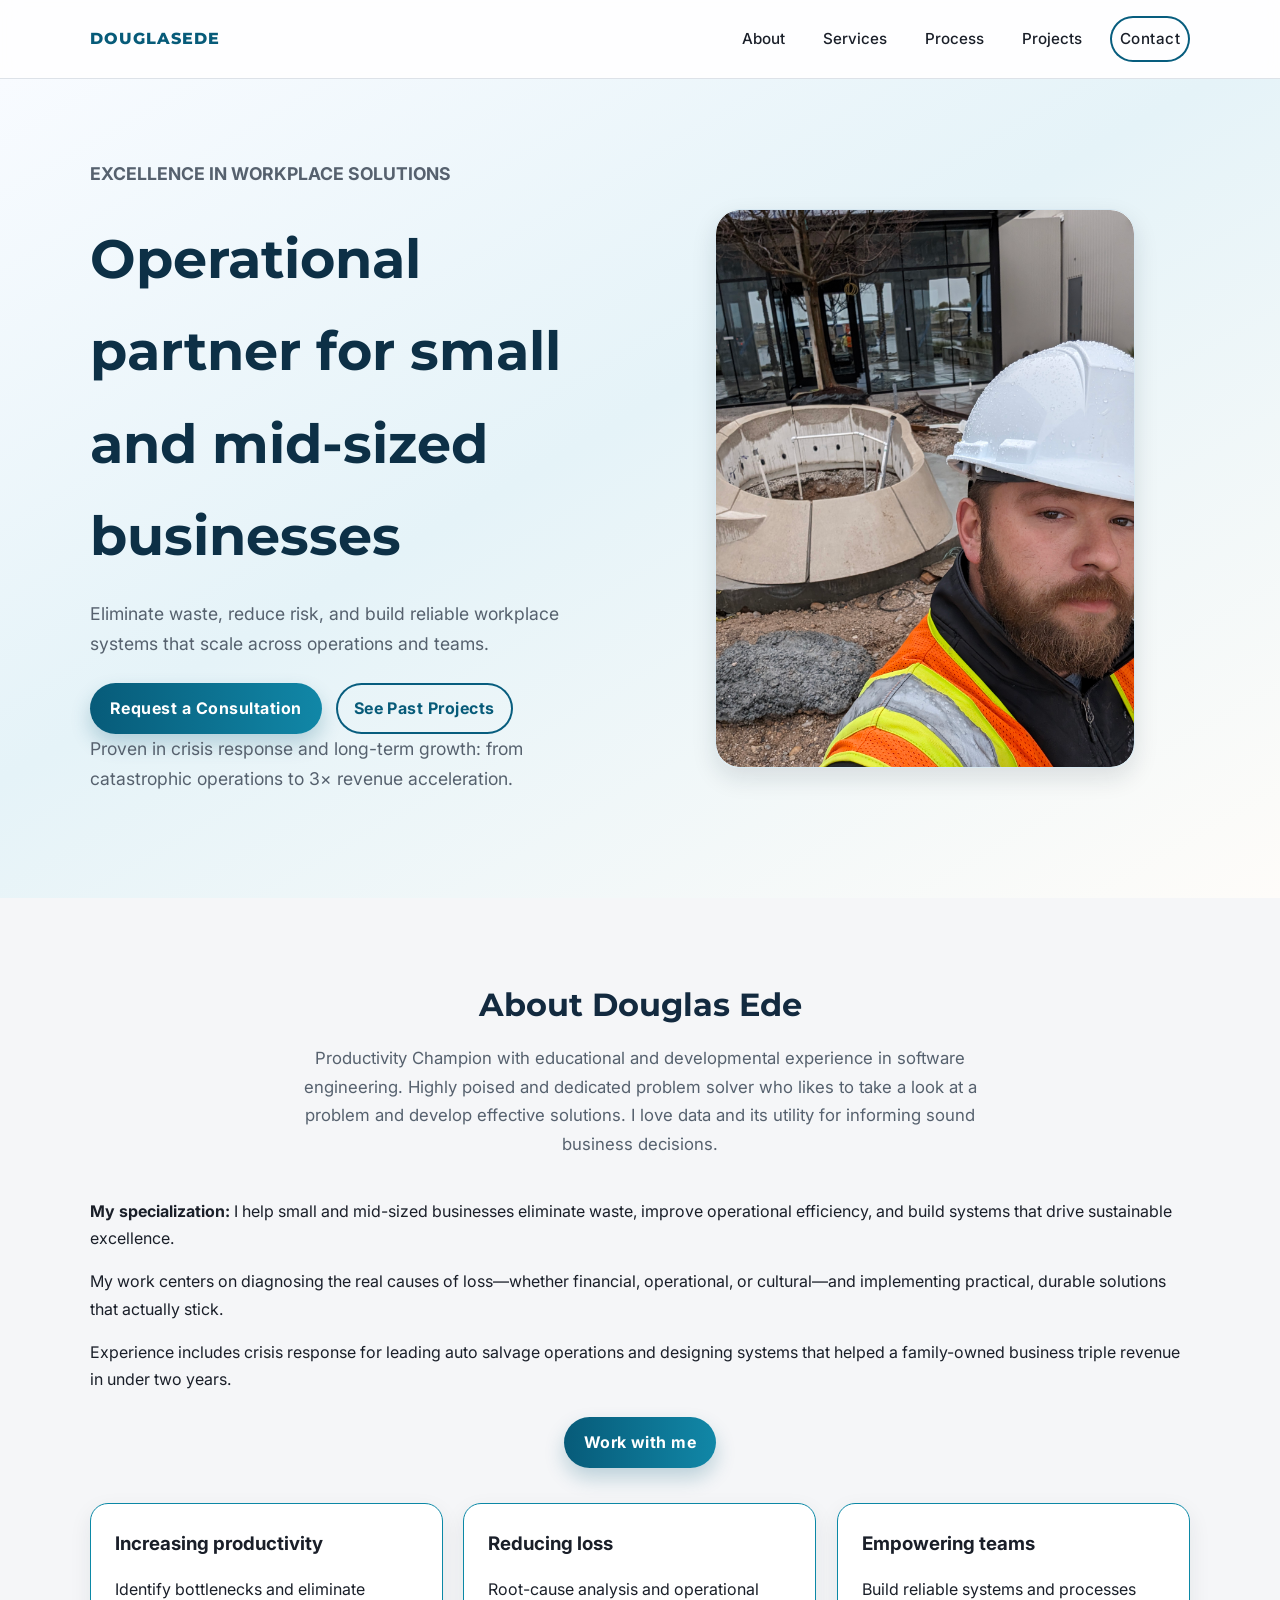
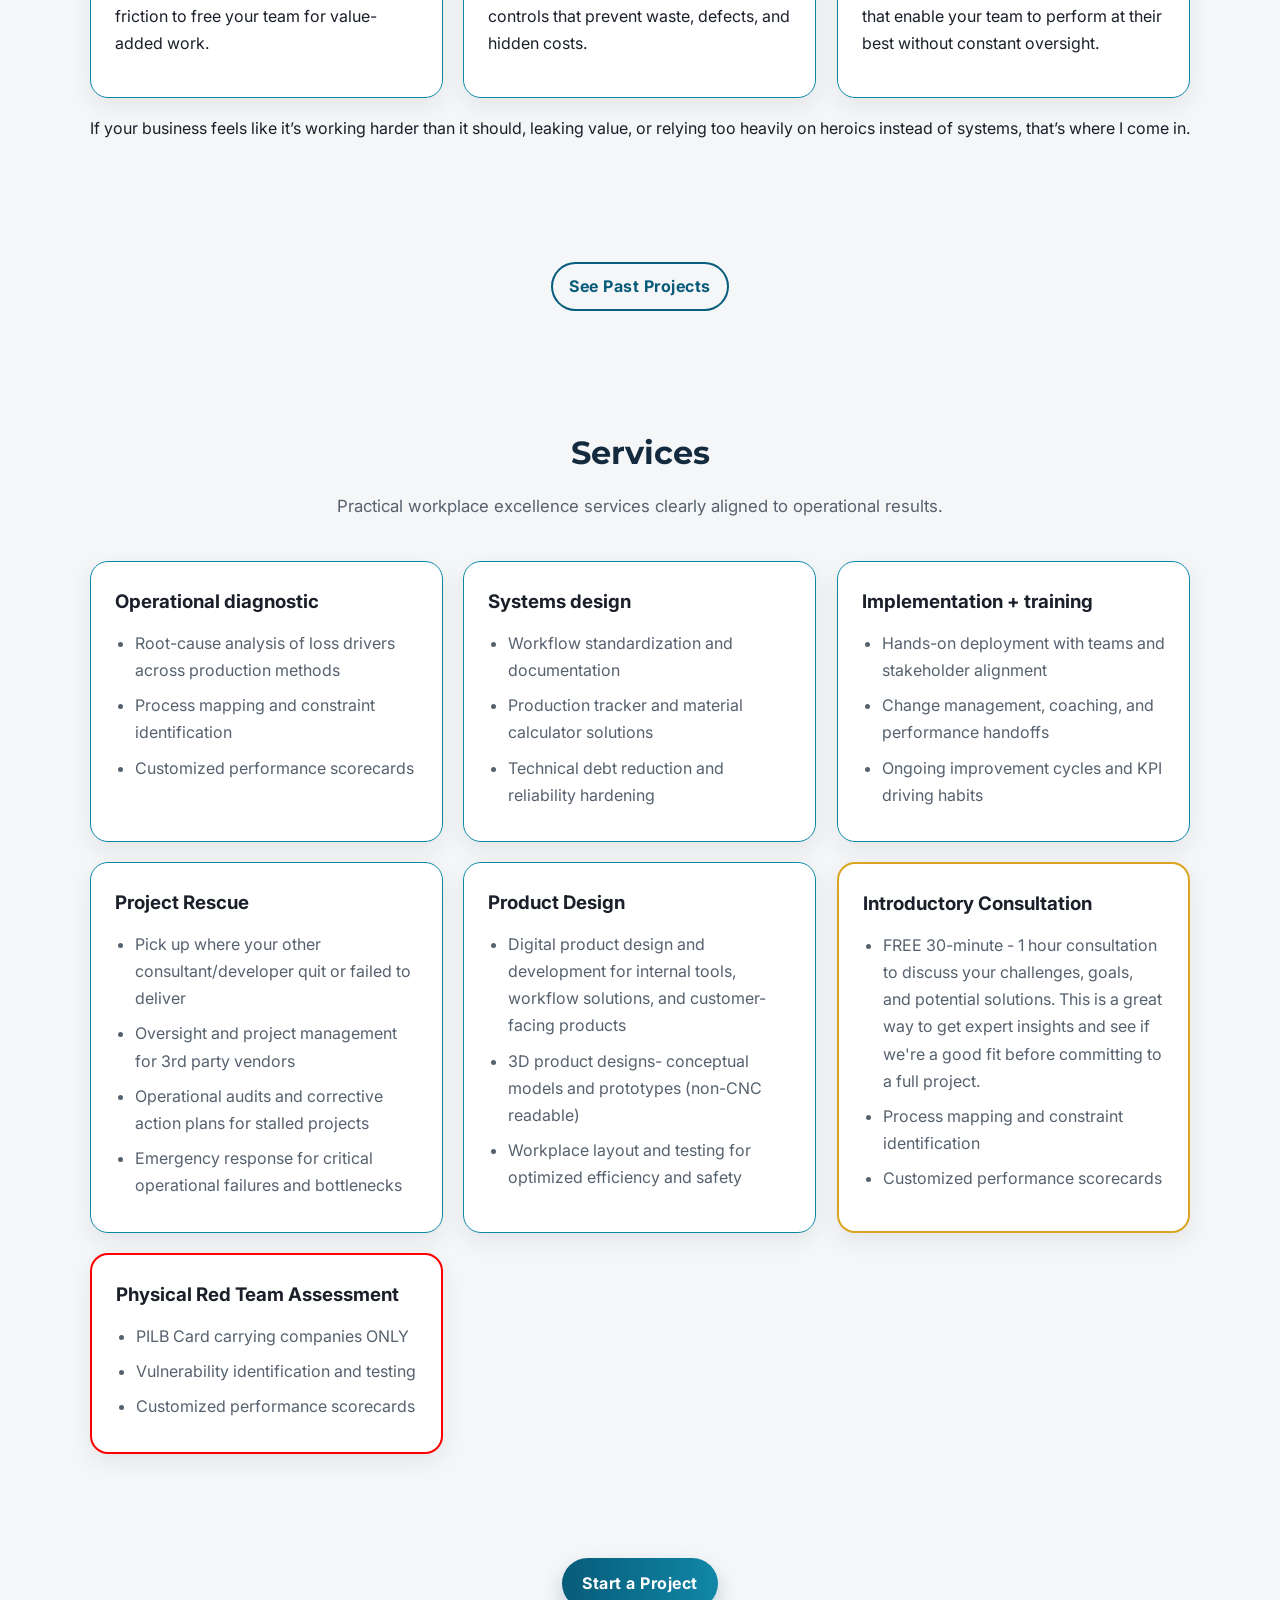
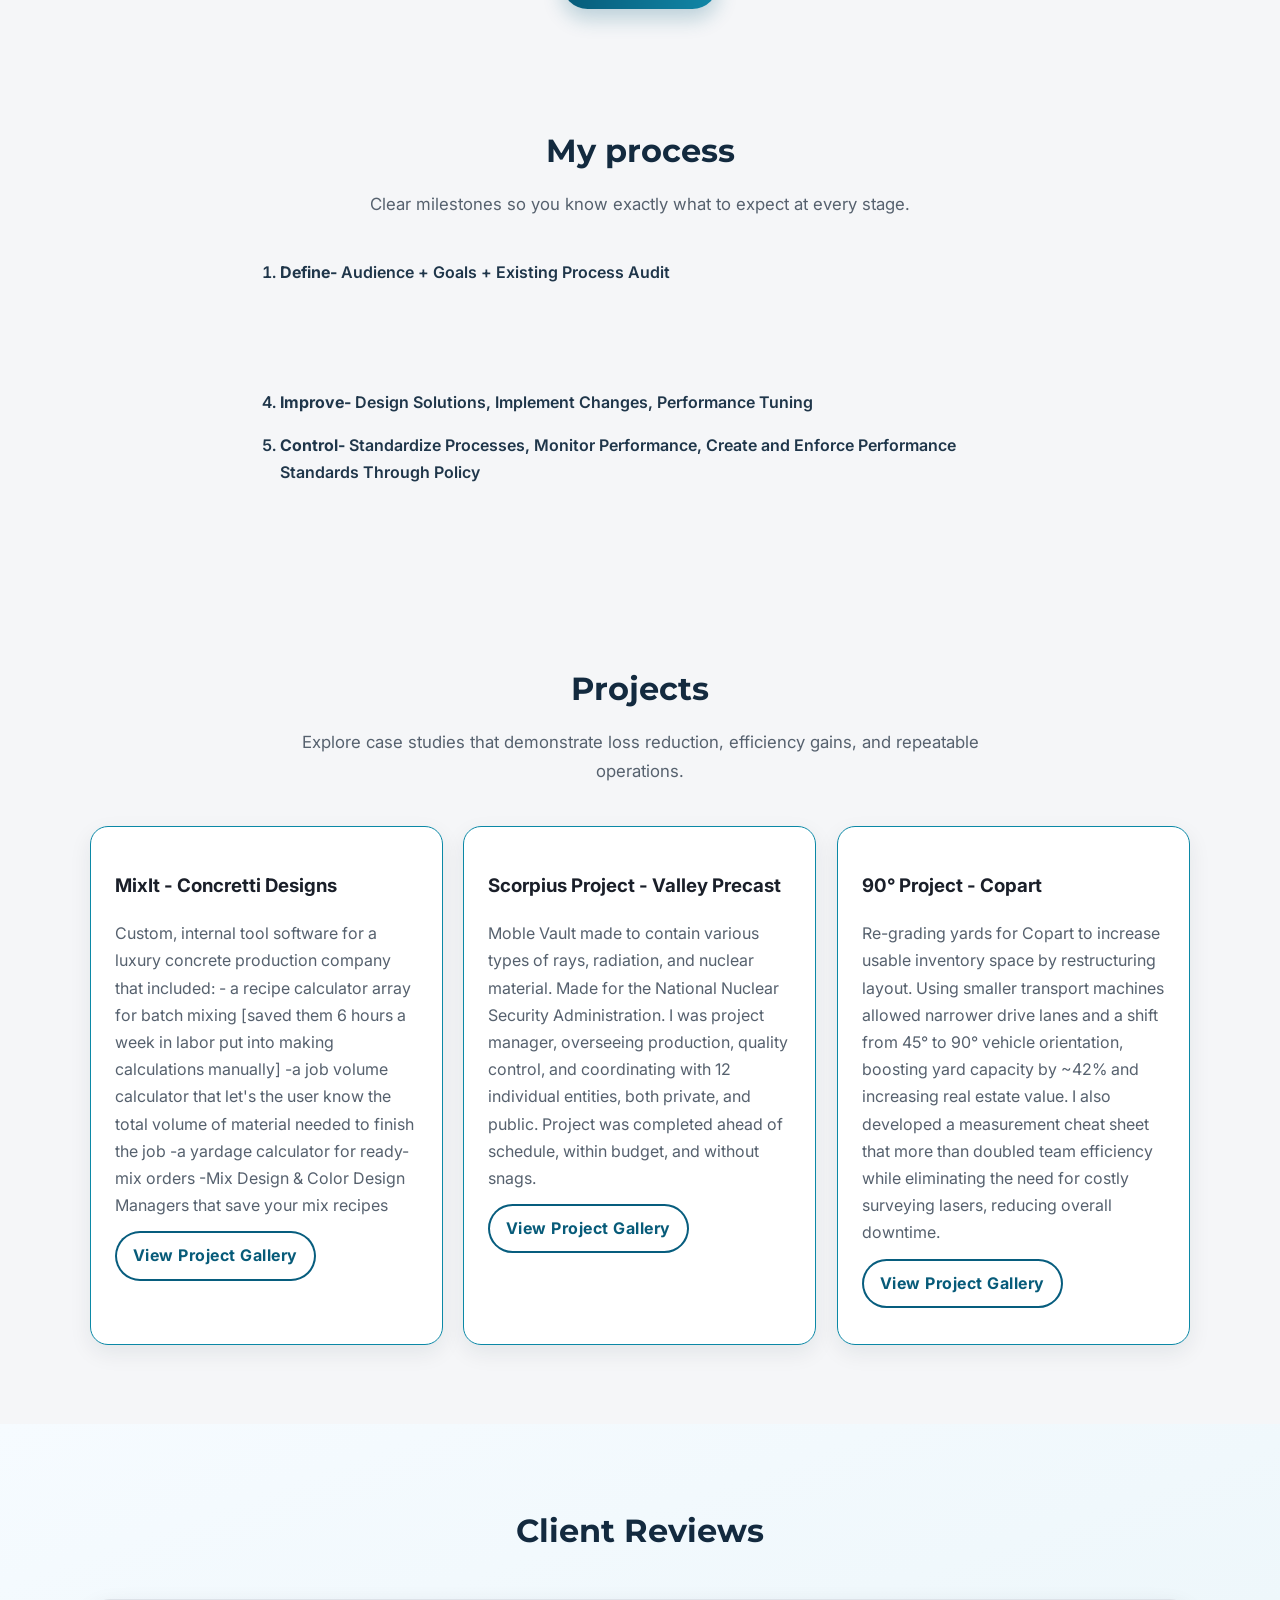
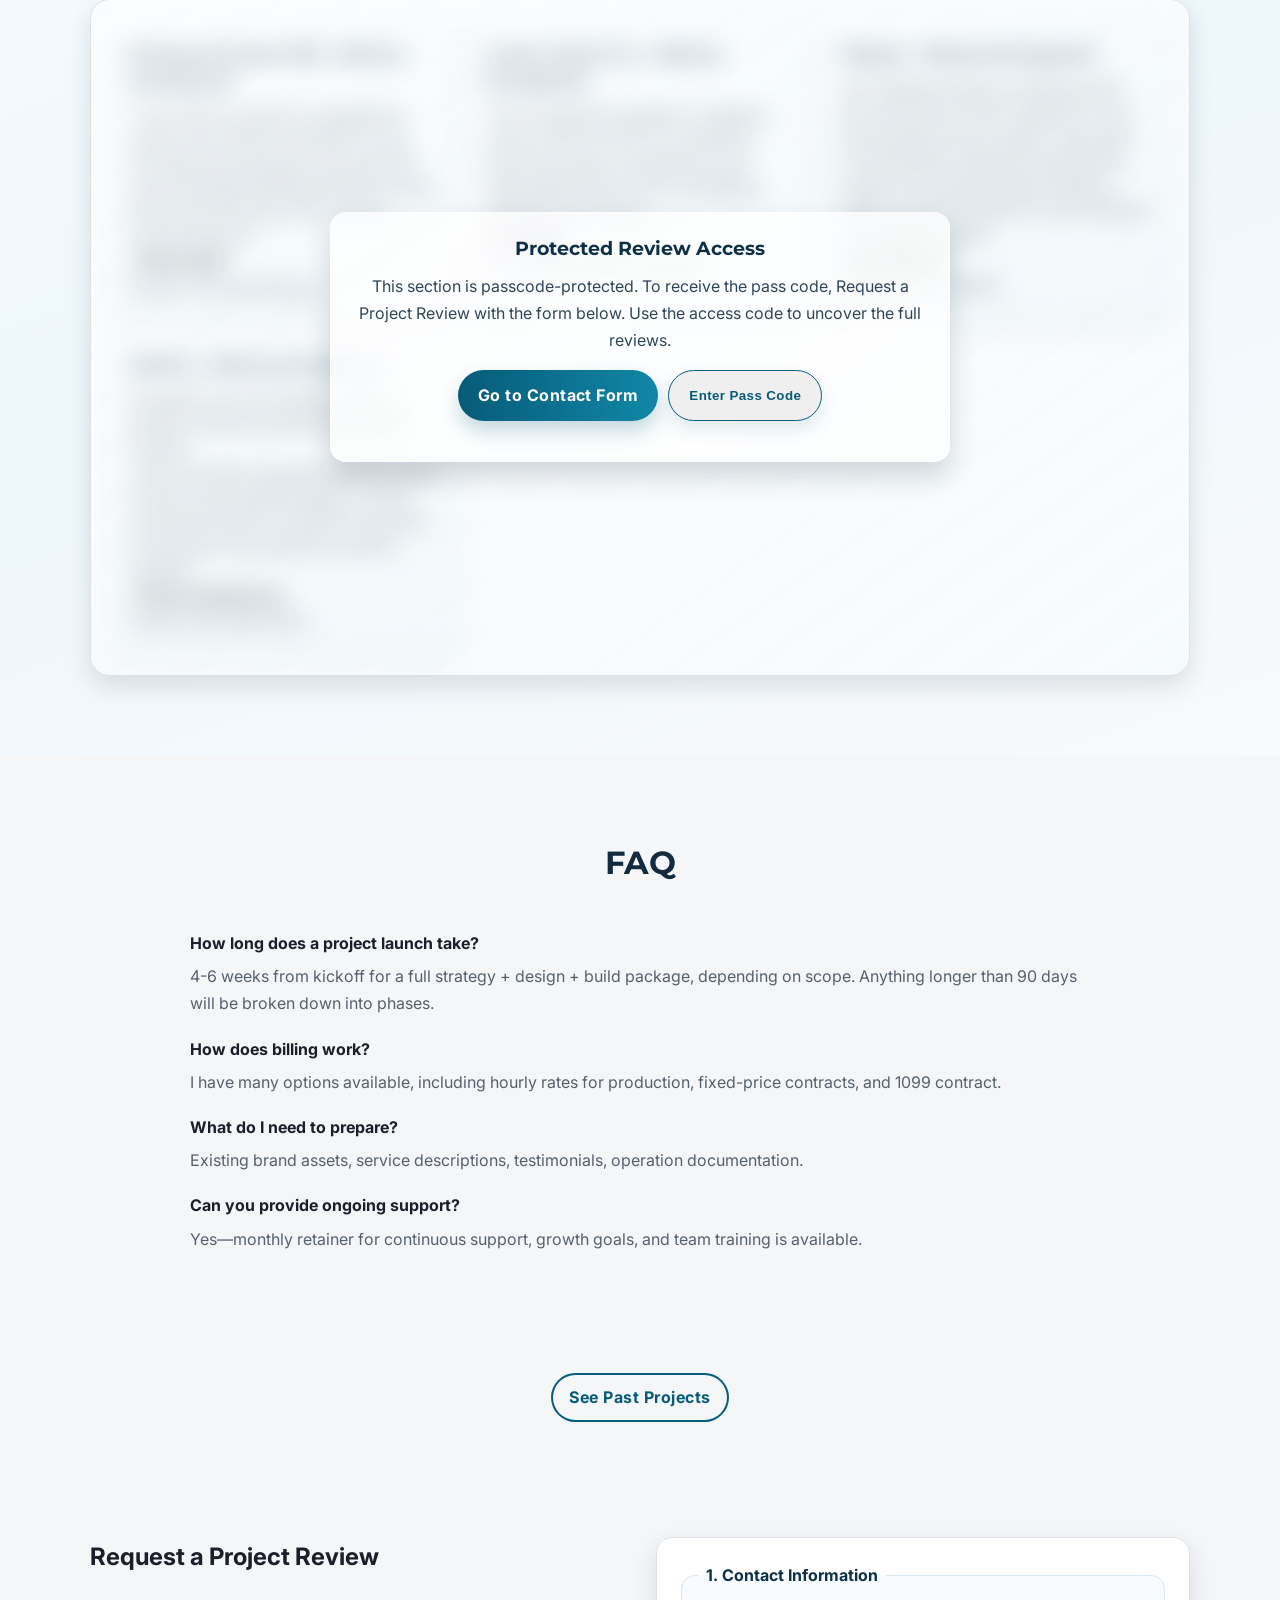
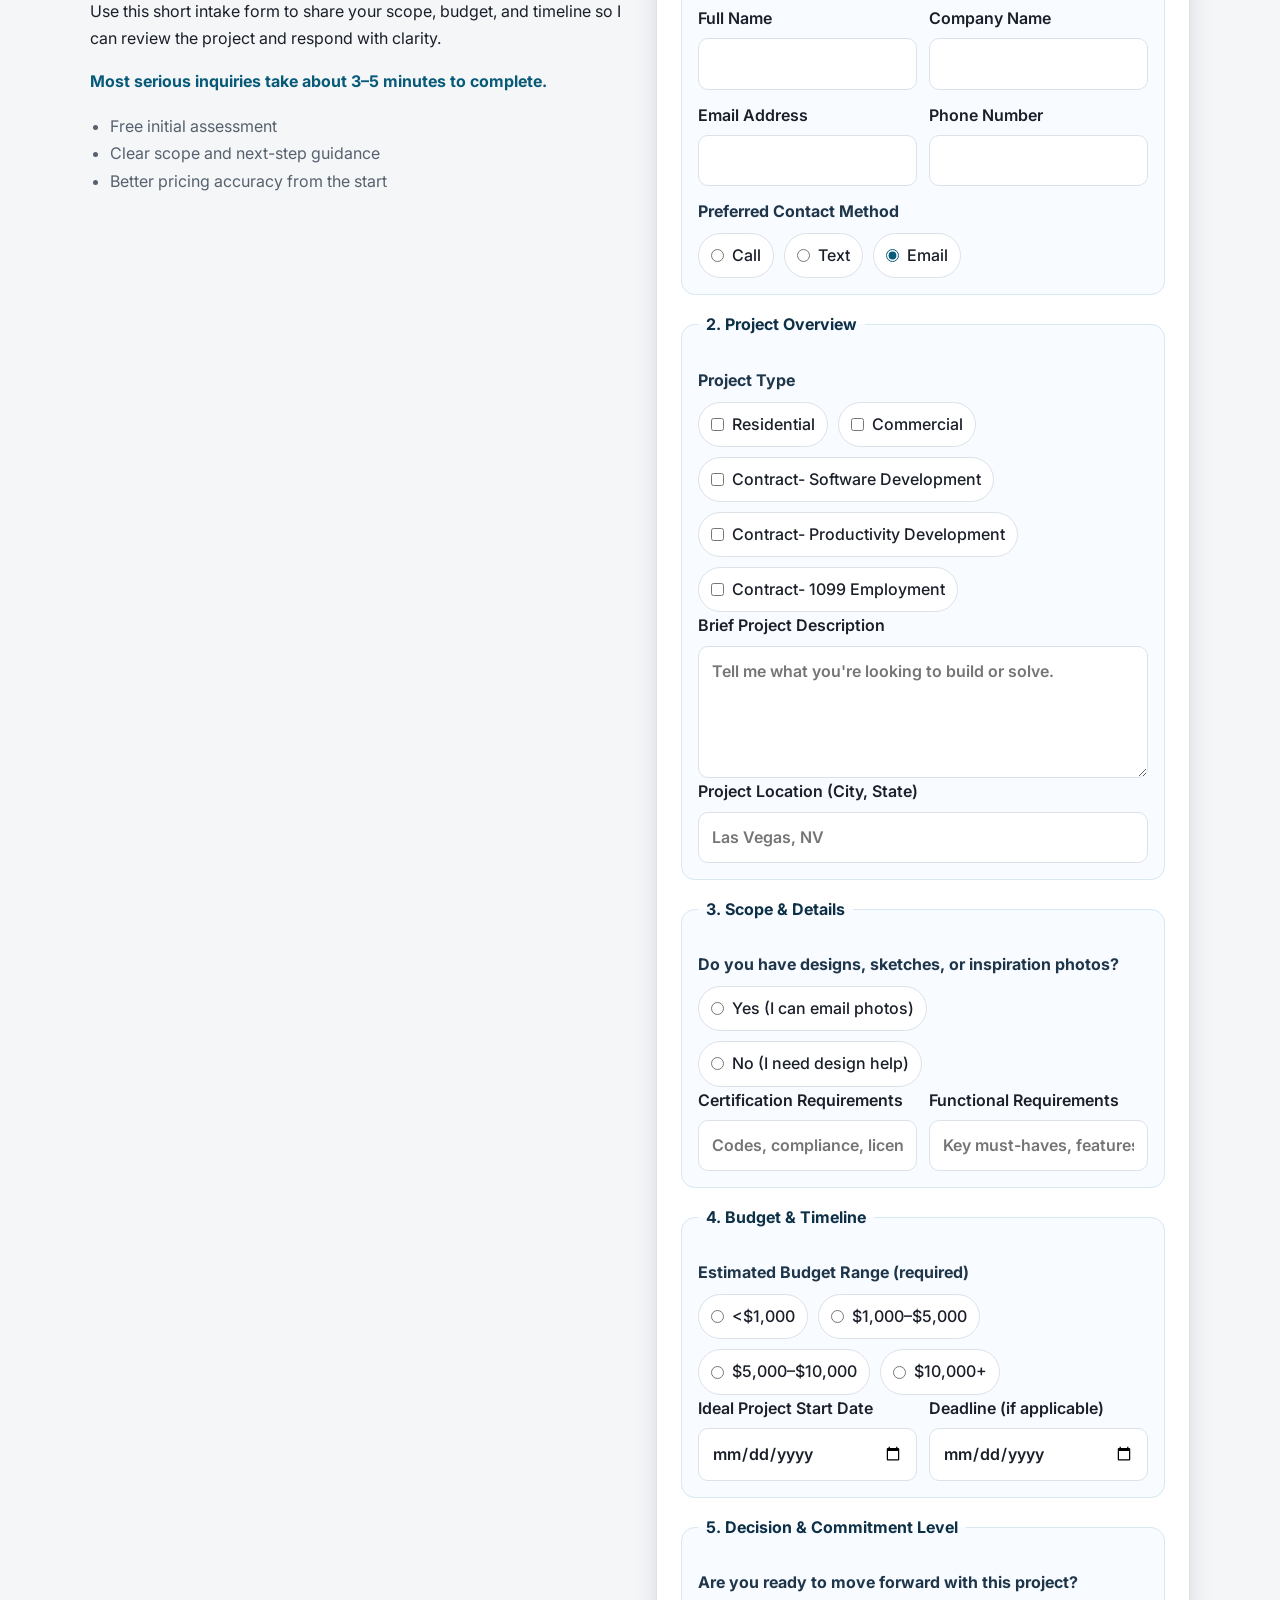
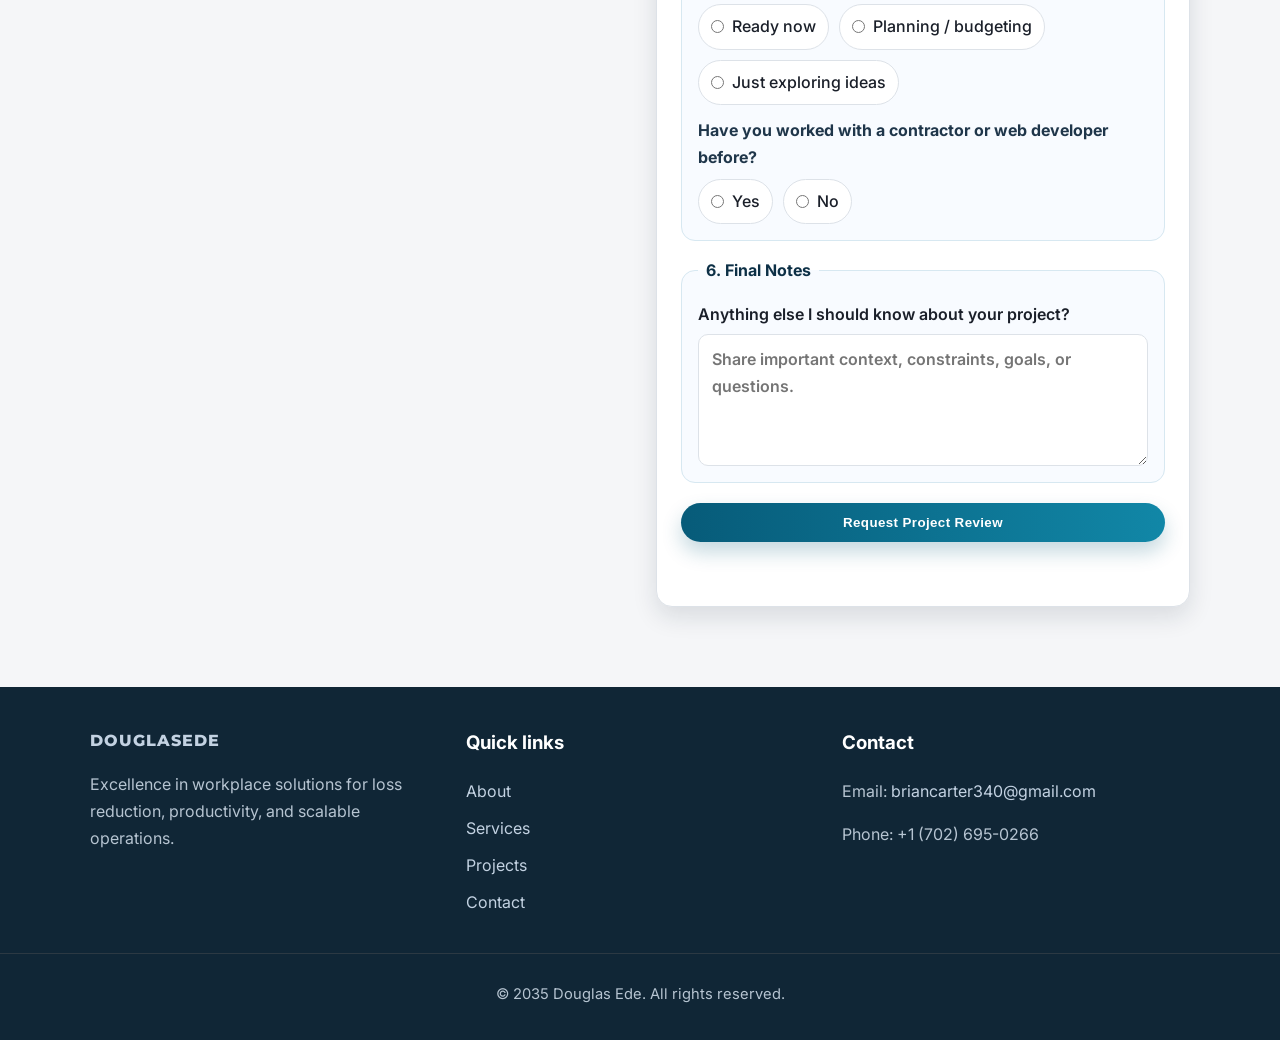
==== commit 1e747bee: "added content: client review" ====
--- a/index.html
+++ b/index.html
@@ -319,7 +319,7 @@
                 <h3>Batching Calculator/ IMS - Software Development</h3>
                 <p>
                   "Tec³ built an inventory management system and material calculator for my manufacturing business. First year ROI was calculated at $26,000
-                  based on time saved and reduction in order errors."
+                  based on time saved and reduction of loss due to miscalculations."
                 </p>
                 <strong>-Yefat Arbeli</strong>
                 <p>Owner, Concretti Designs</p>
@@ -339,14 +339,25 @@
                 </p>
                 <strong>-Carla Moore</strong>
                 <p>Owner, Crazy Greeks</p>
-              </article>
+              </article> 
+                            <article class="review-card">
+                <h3>Website - Software Development</h3>
+                <p>
+                  [Douglas] was very helpful, replied quickly, and good about asking what I wanted.
+                </p>
+                <p>
+                  I was extremely impressed with how easy it was to work with [Douglas]. I would recommend [him] to anyone I know that is looking to hire someone to build a website.
+                </p>
+                <strong>-Casey Christensen</strong>
+                <p>Owner, KCM Fabrication</p>
+              </article> 
             </div>
 
             <div class="reviews-lock-overlay" data-reviews-overlay>
               <div class="reviews-lock-content">
                 <h3>Protected Review Access</h3>
                 <p>
-                  This section is passcode-protected. Use the access code to
+                  This section is passcode-protected. To receive the pass code, Request a Project Review with the form below. Use the access code to
                   uncover the full reviews.
                 </p>
                 <div class="reviews-actions">
@@ -361,9 +372,7 @@
           </div>
         </div>
       </section>
-      <div class="btn-spcl-cntr">
-        <a href="#contact" class="btn btn-primary">Contact me</a>
-      </div>
+
       <section id="faq" class="section faq">
         <div class="container">
           <div class="section-header">
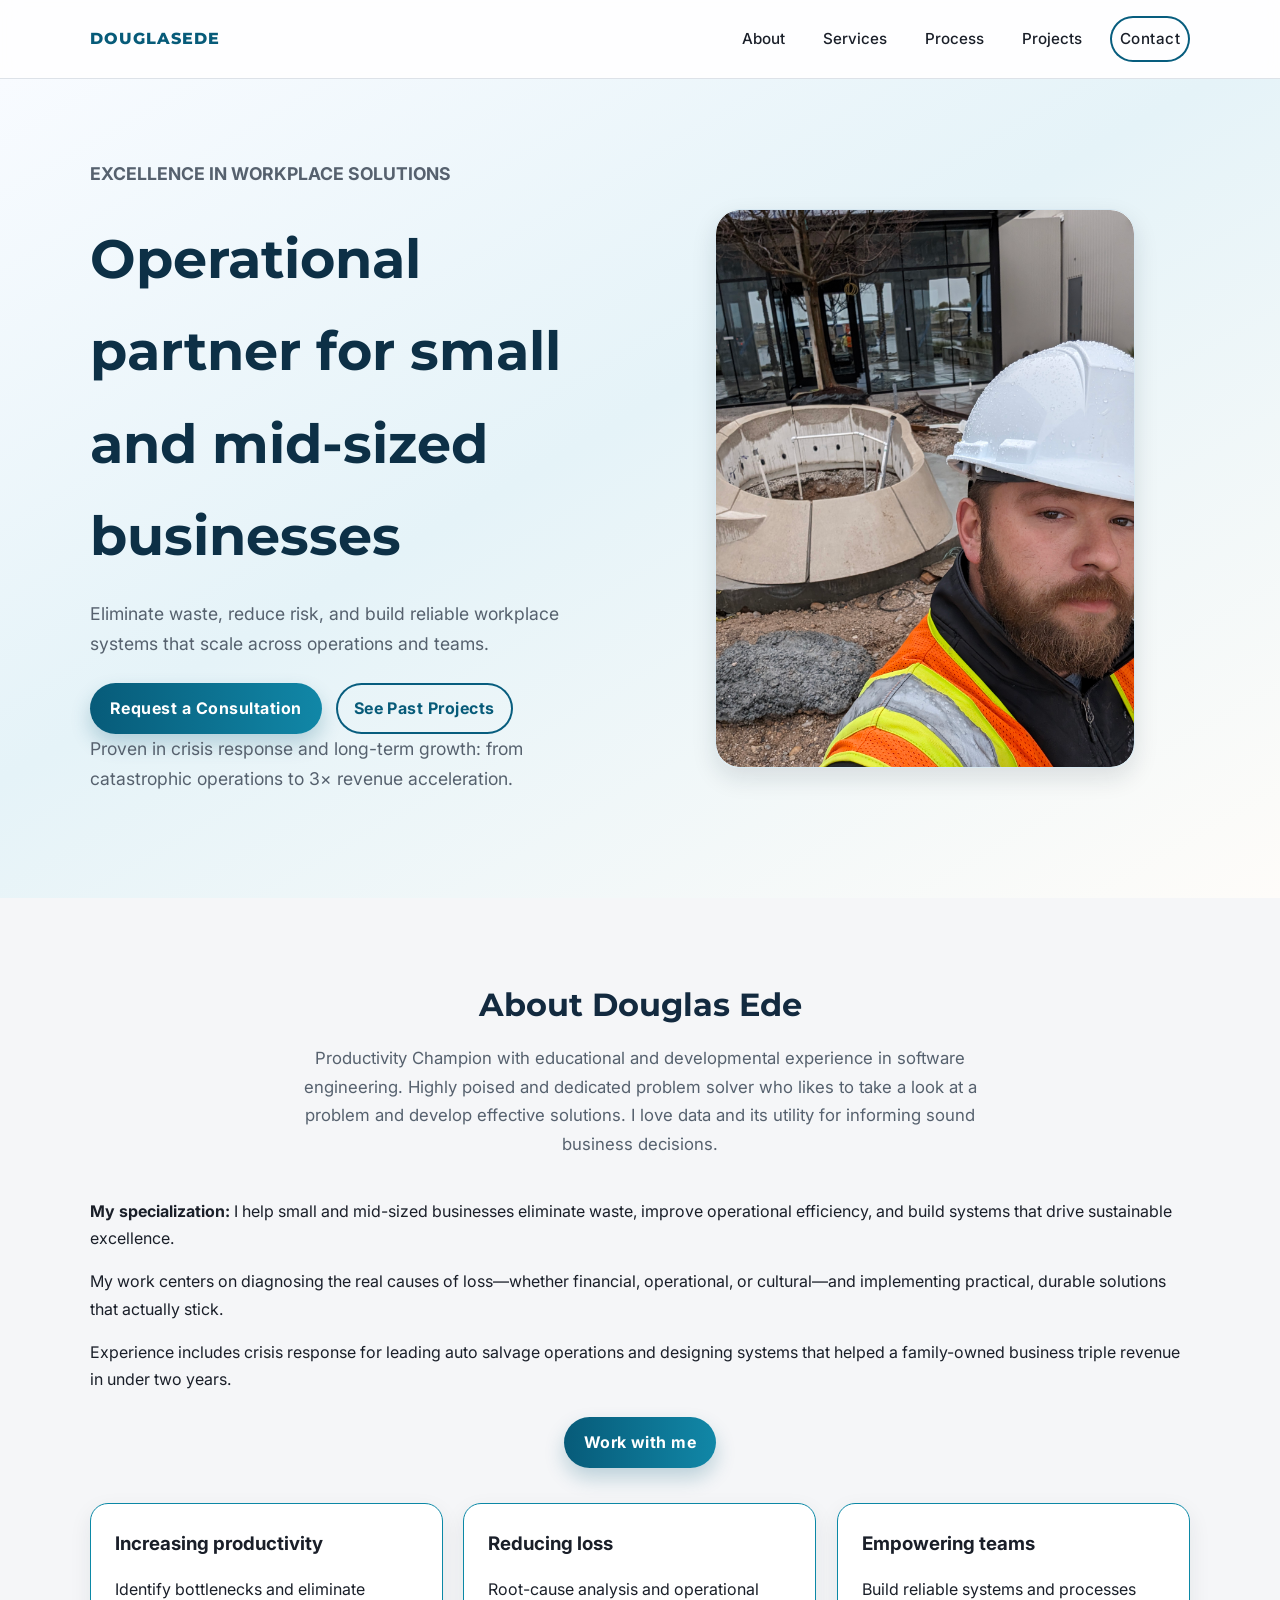
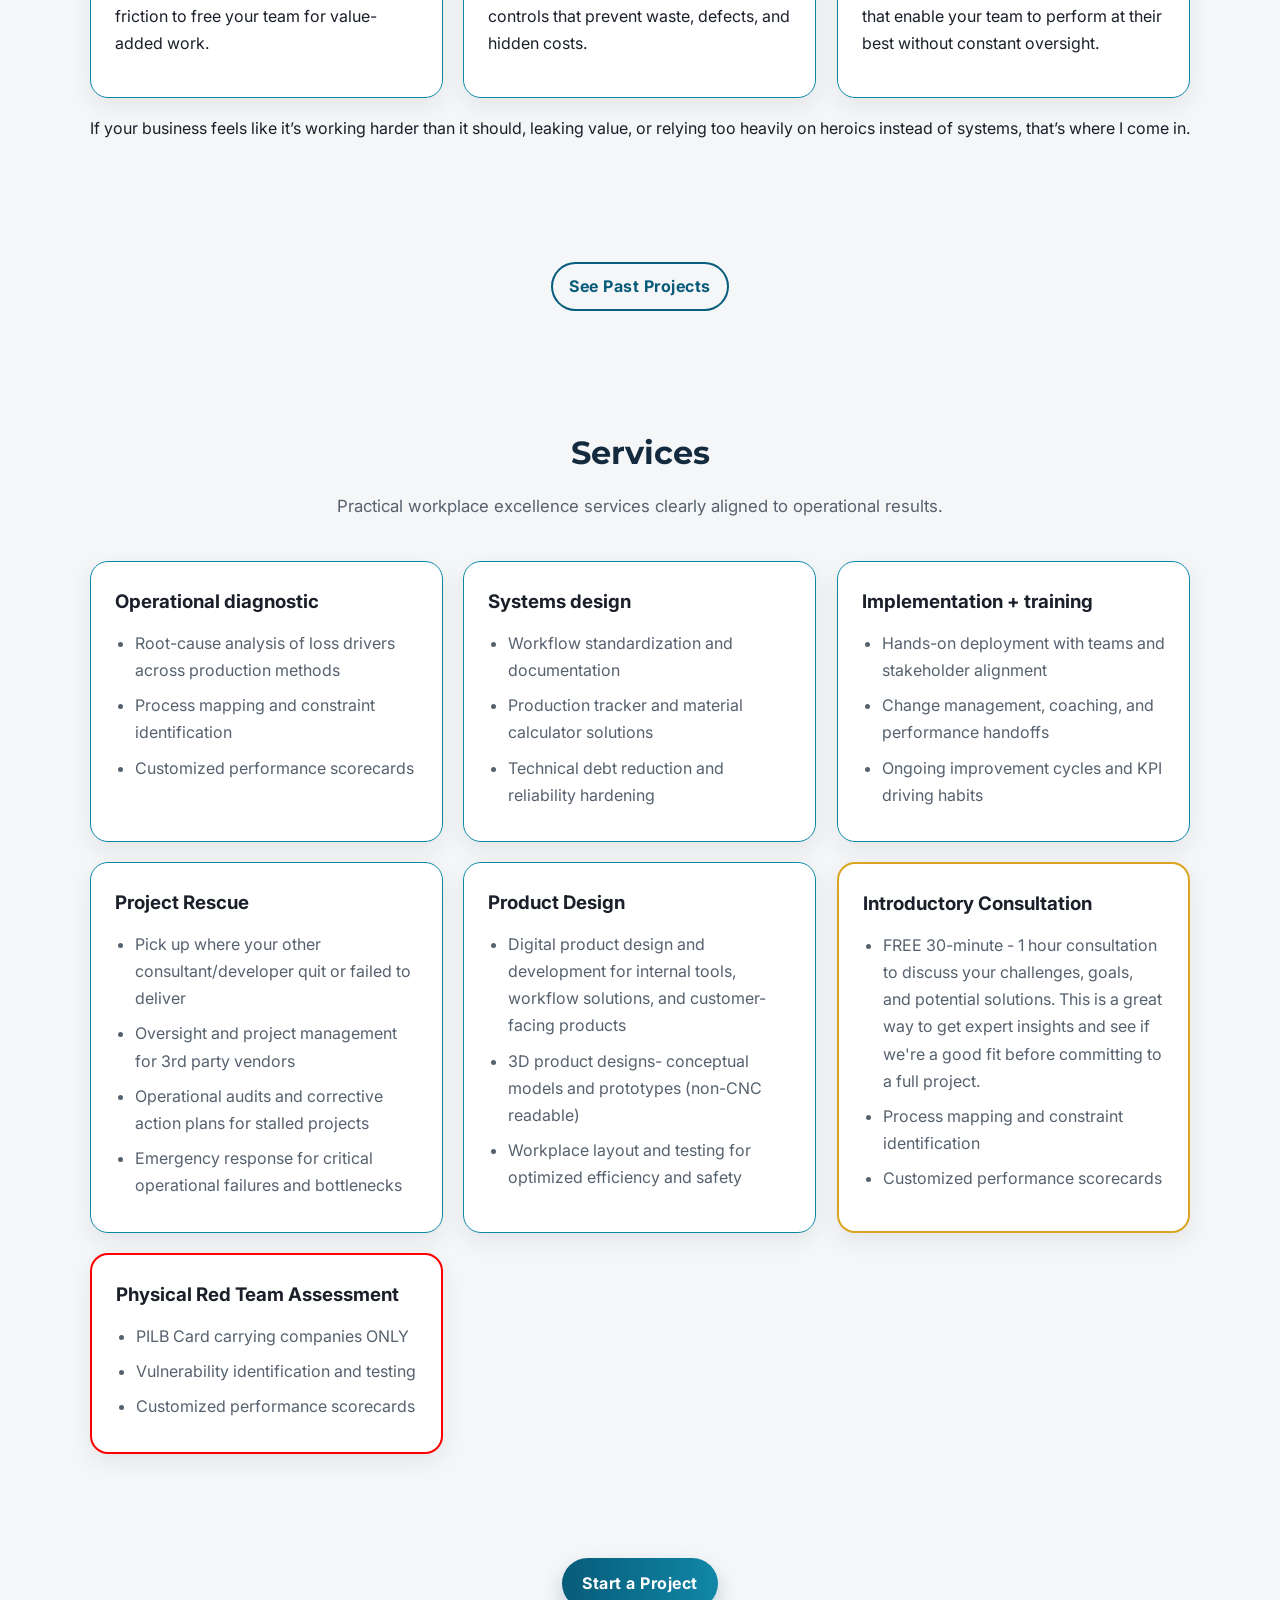
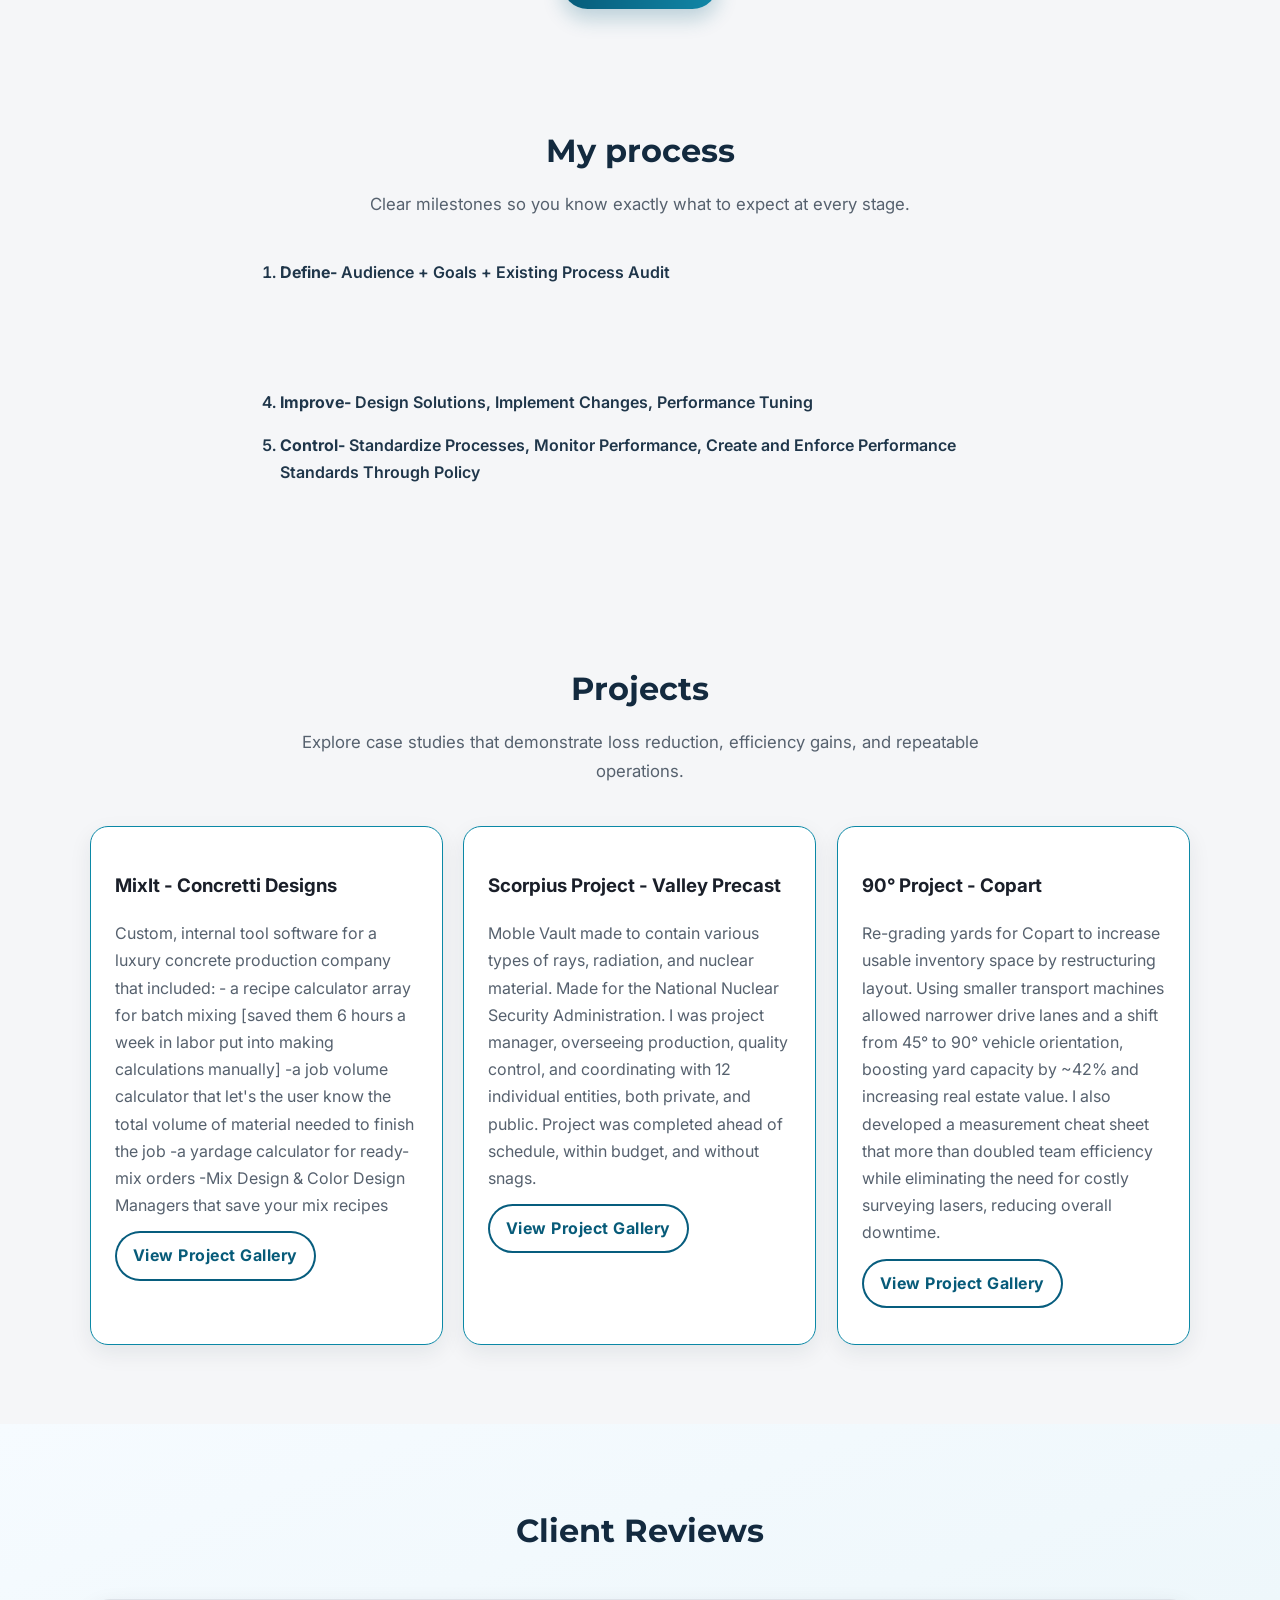
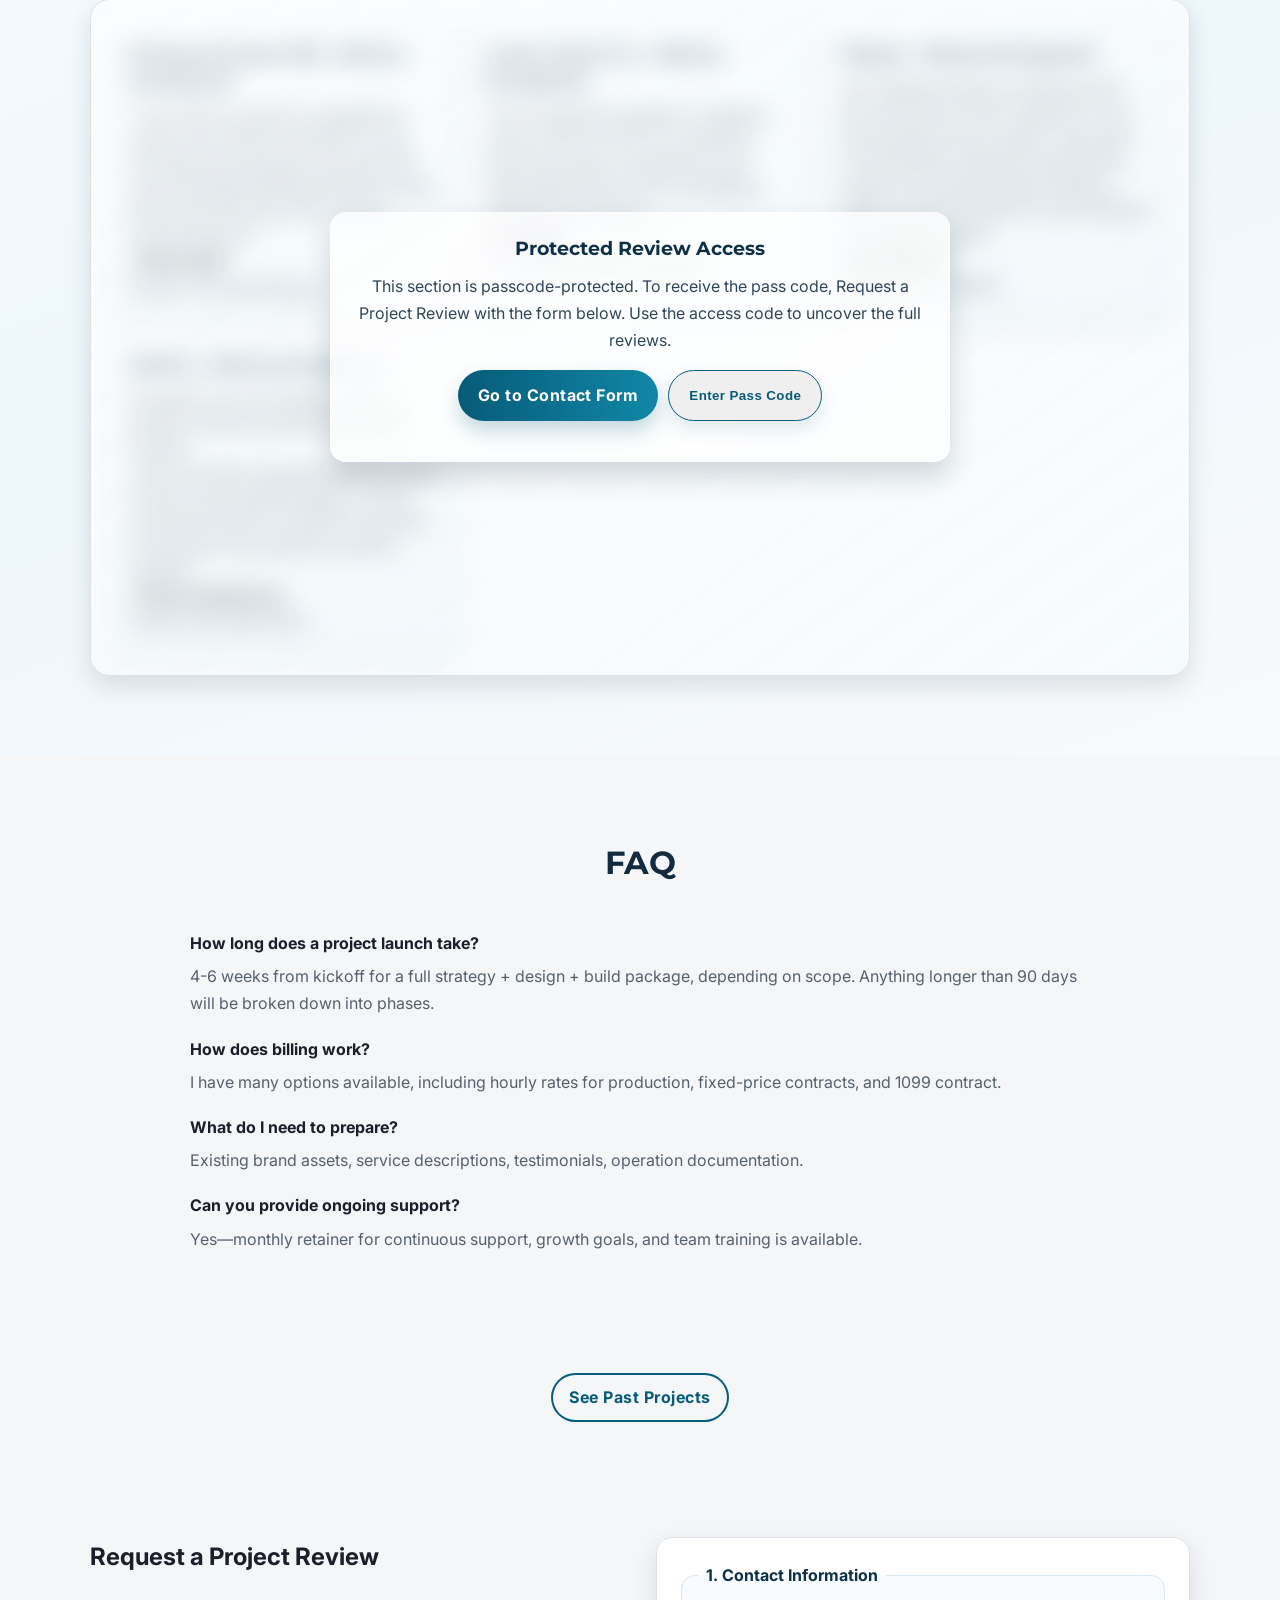
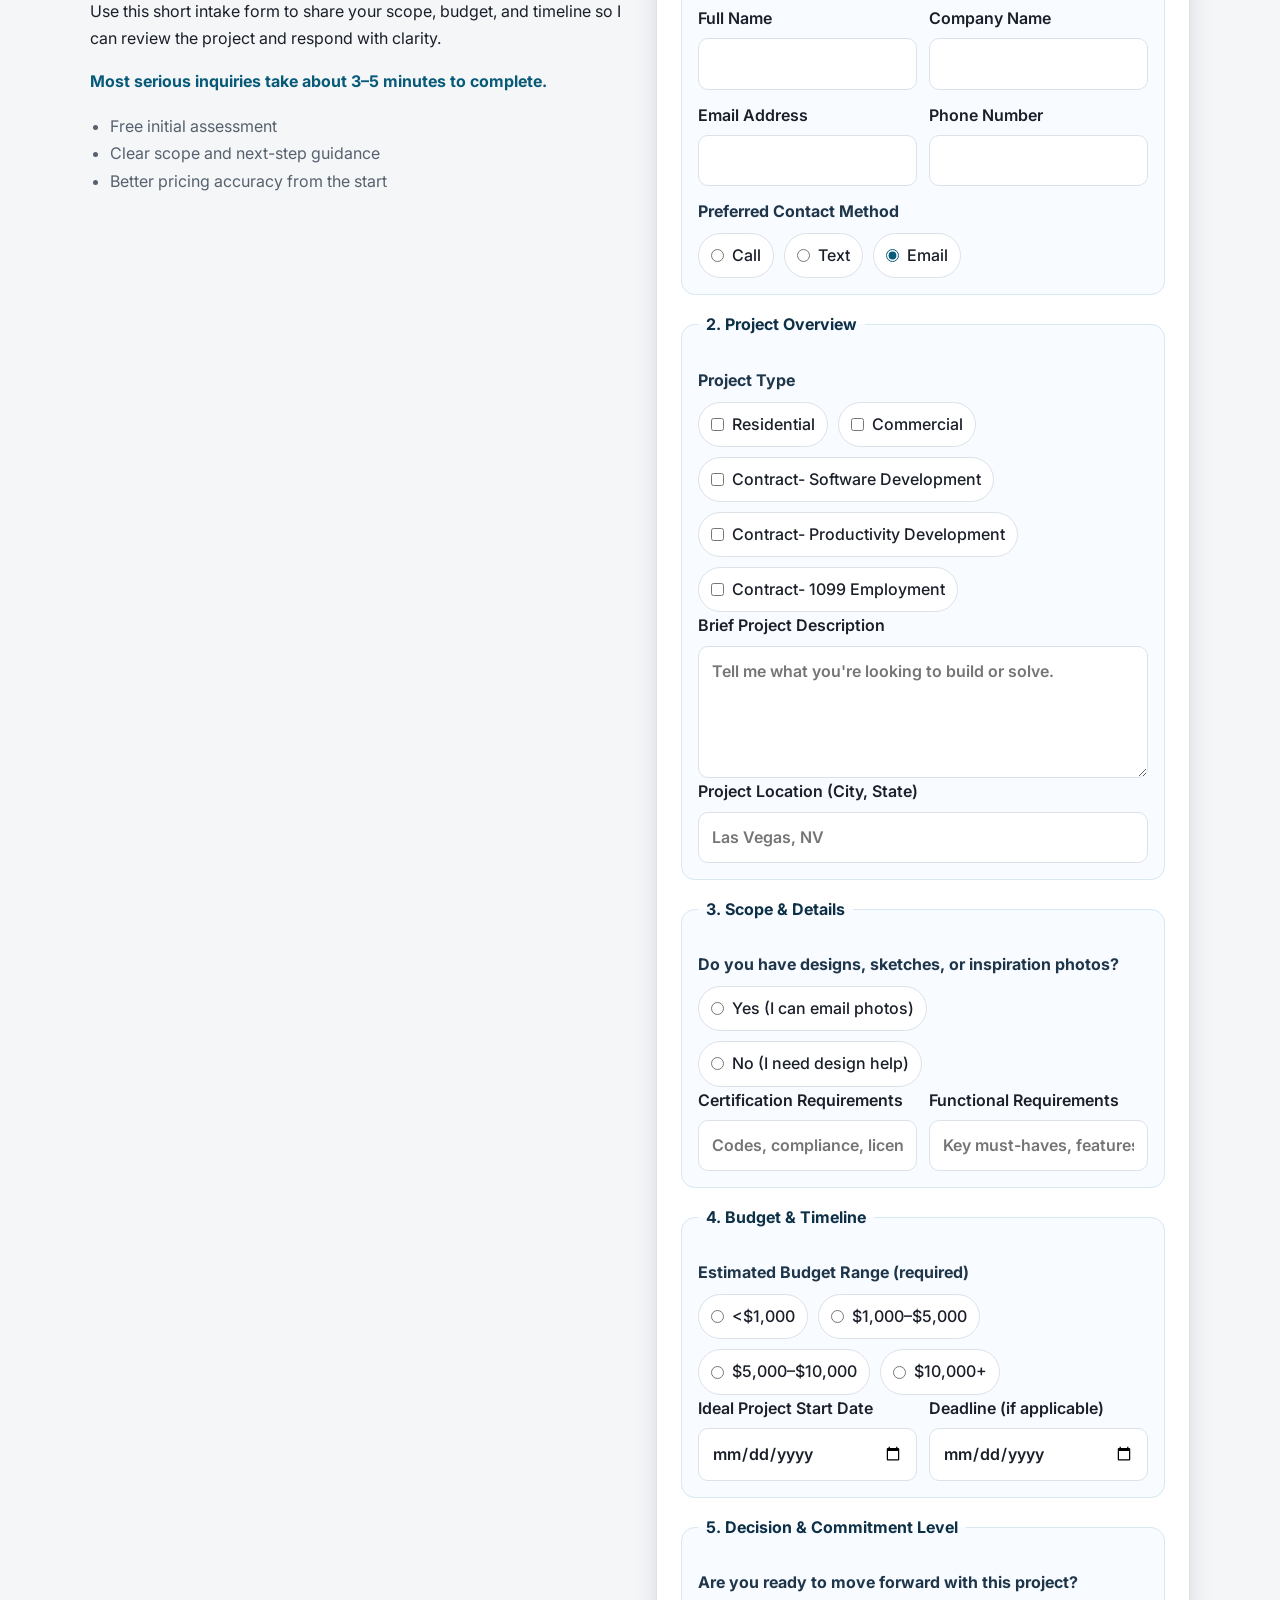
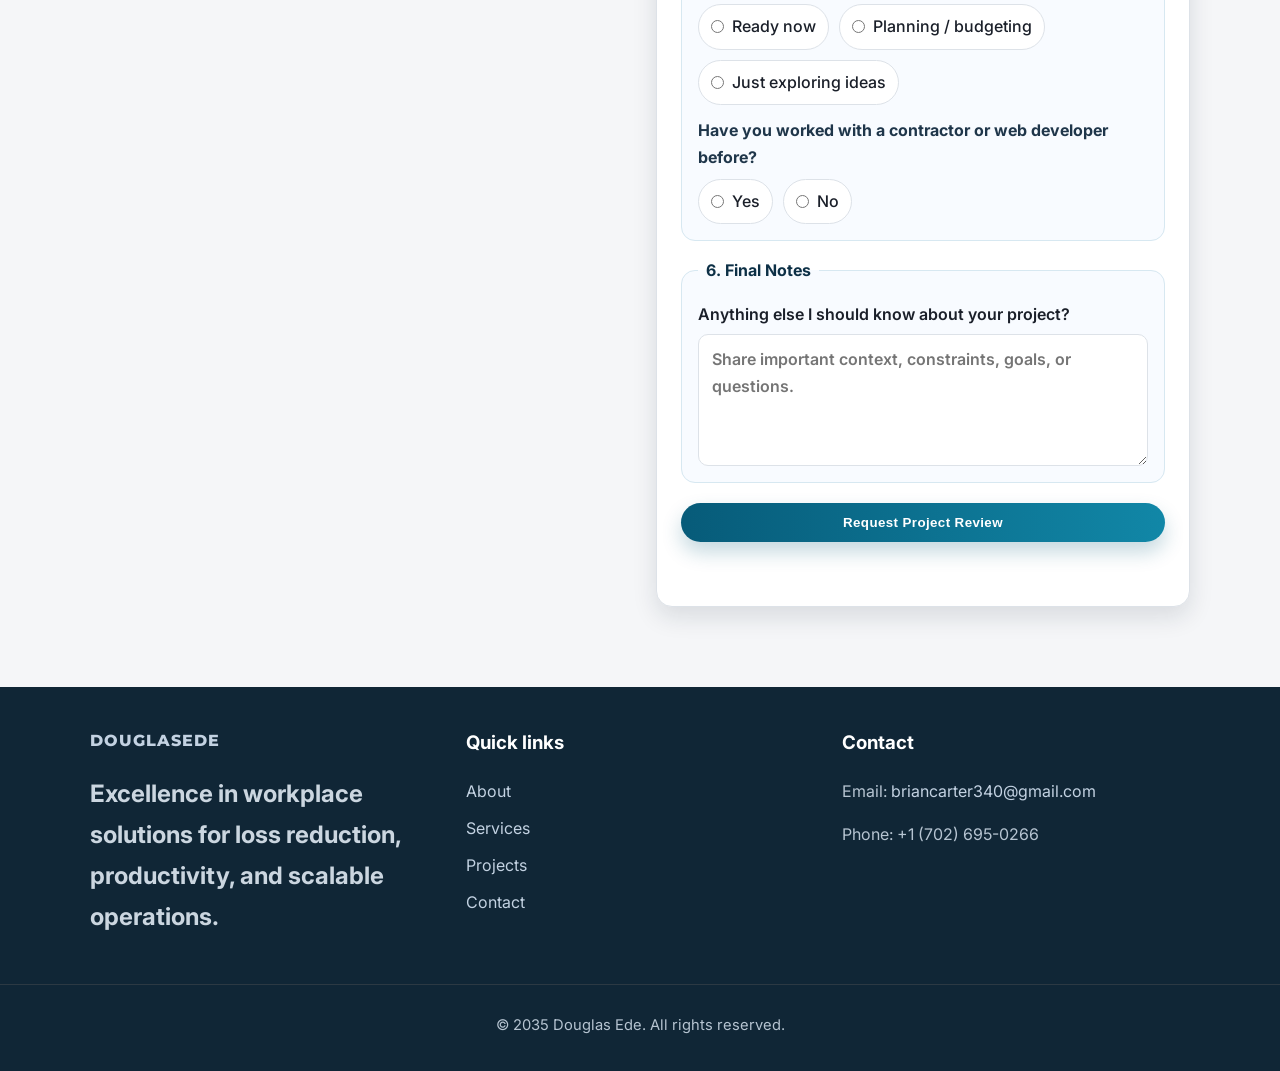
==== commit 55885c10: "accessibility alerts fixed" ====
--- a/index.html
+++ b/index.html
@@ -62,7 +62,7 @@
           </div>
           <div class="hero-image" aria-hidden="true">
             <div class="hero-card">
-              <img src="images/hero1.jpg" alt="Hero image" />
+              <img src="images/hero1.jpg" alt="Kidney Bean Planter installation" />
             </div>
           </div>
         </div>
@@ -529,7 +529,7 @@
                     >
                   </div>
                 </div>
-                <label
+                <label class="text-field"
                   >Brief Project Description
                   <textarea
                     name="project_description"
@@ -695,7 +695,7 @@
 
               <fieldset class="form-section">
                 <legend>6. Final Notes</legend>
-                <label
+                <label class="text-field"
                   >Anything else I should know about your project?
                   <textarea
                     name="final_notes"
@@ -719,10 +719,10 @@
       <div class="container footer-grid">
         <div>
           <a href="#hero" class="logo">douglasede</a>
-          <p>
+          <h2>
             Excellence in workplace solutions for loss reduction, productivity,
             and scalable operations.
-          </p>
+          </h2>
         </div>
         <div>
           <h3>Quick links</h3>
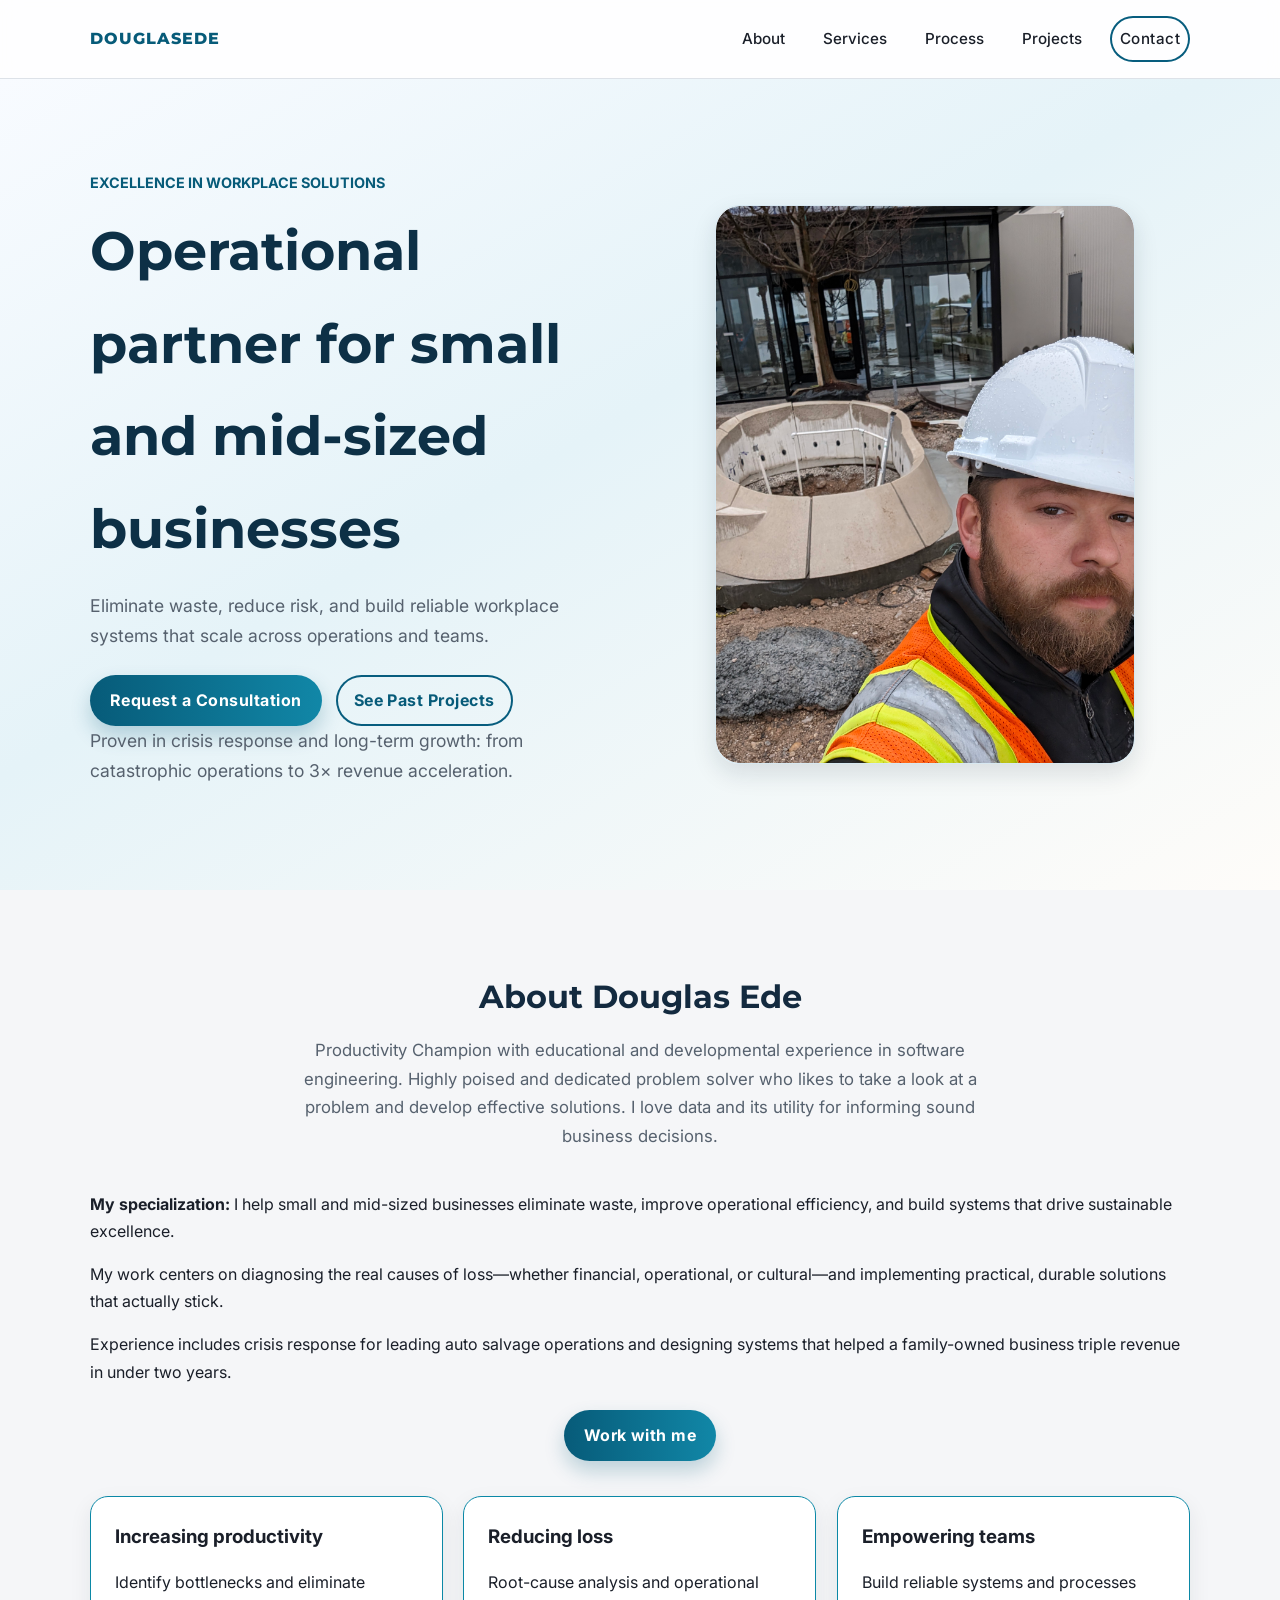
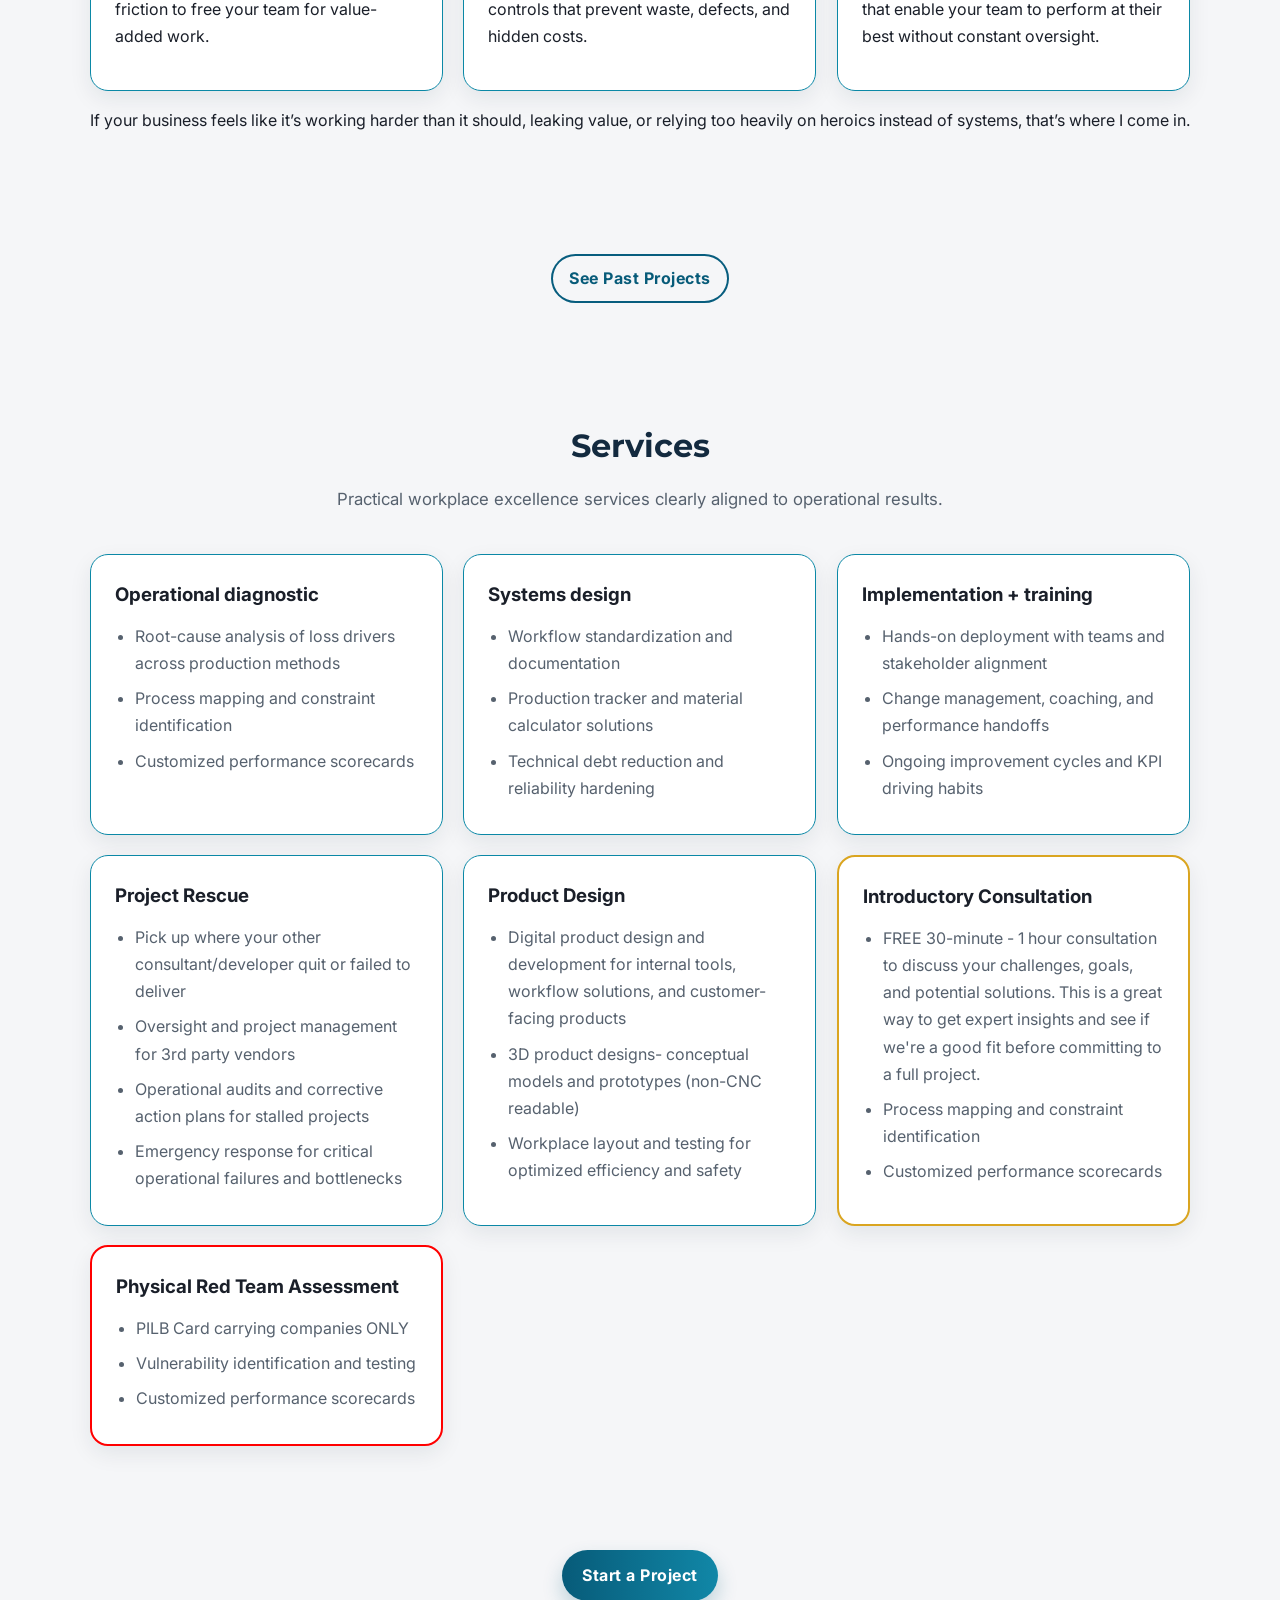
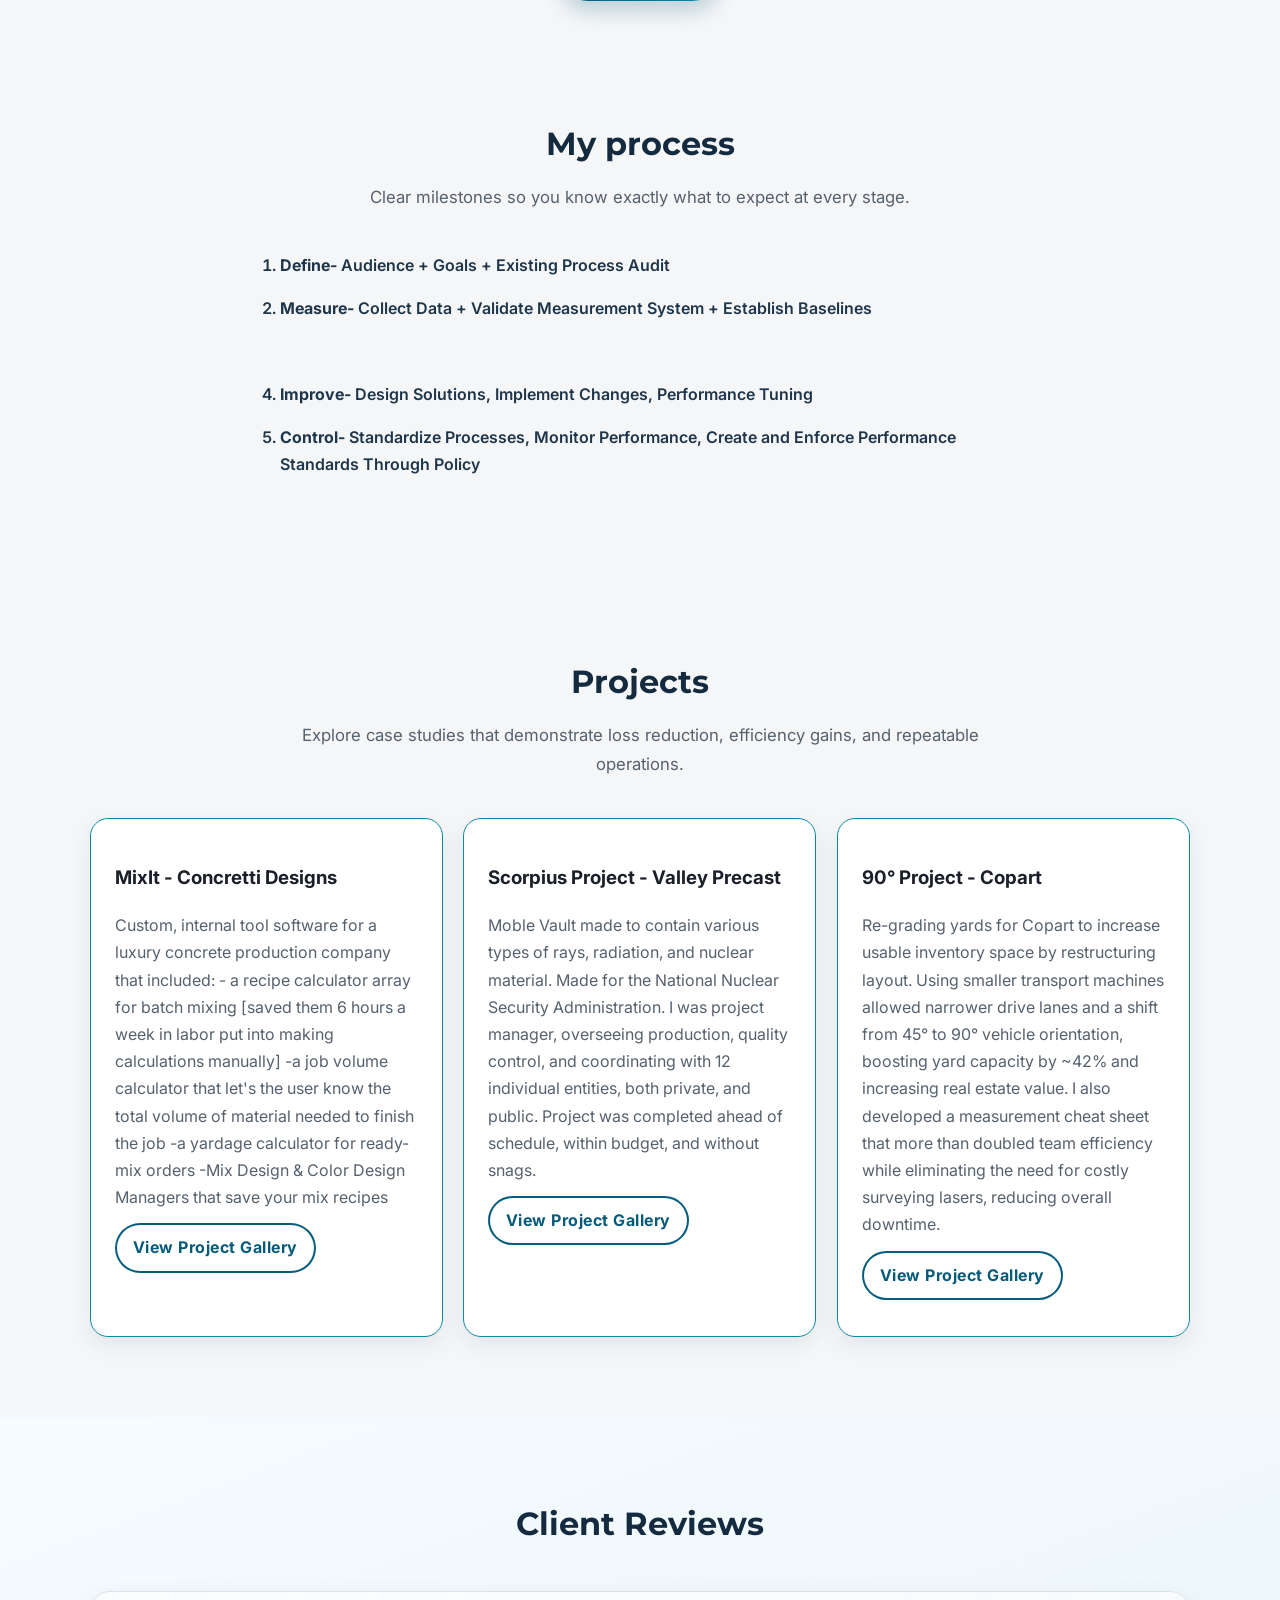
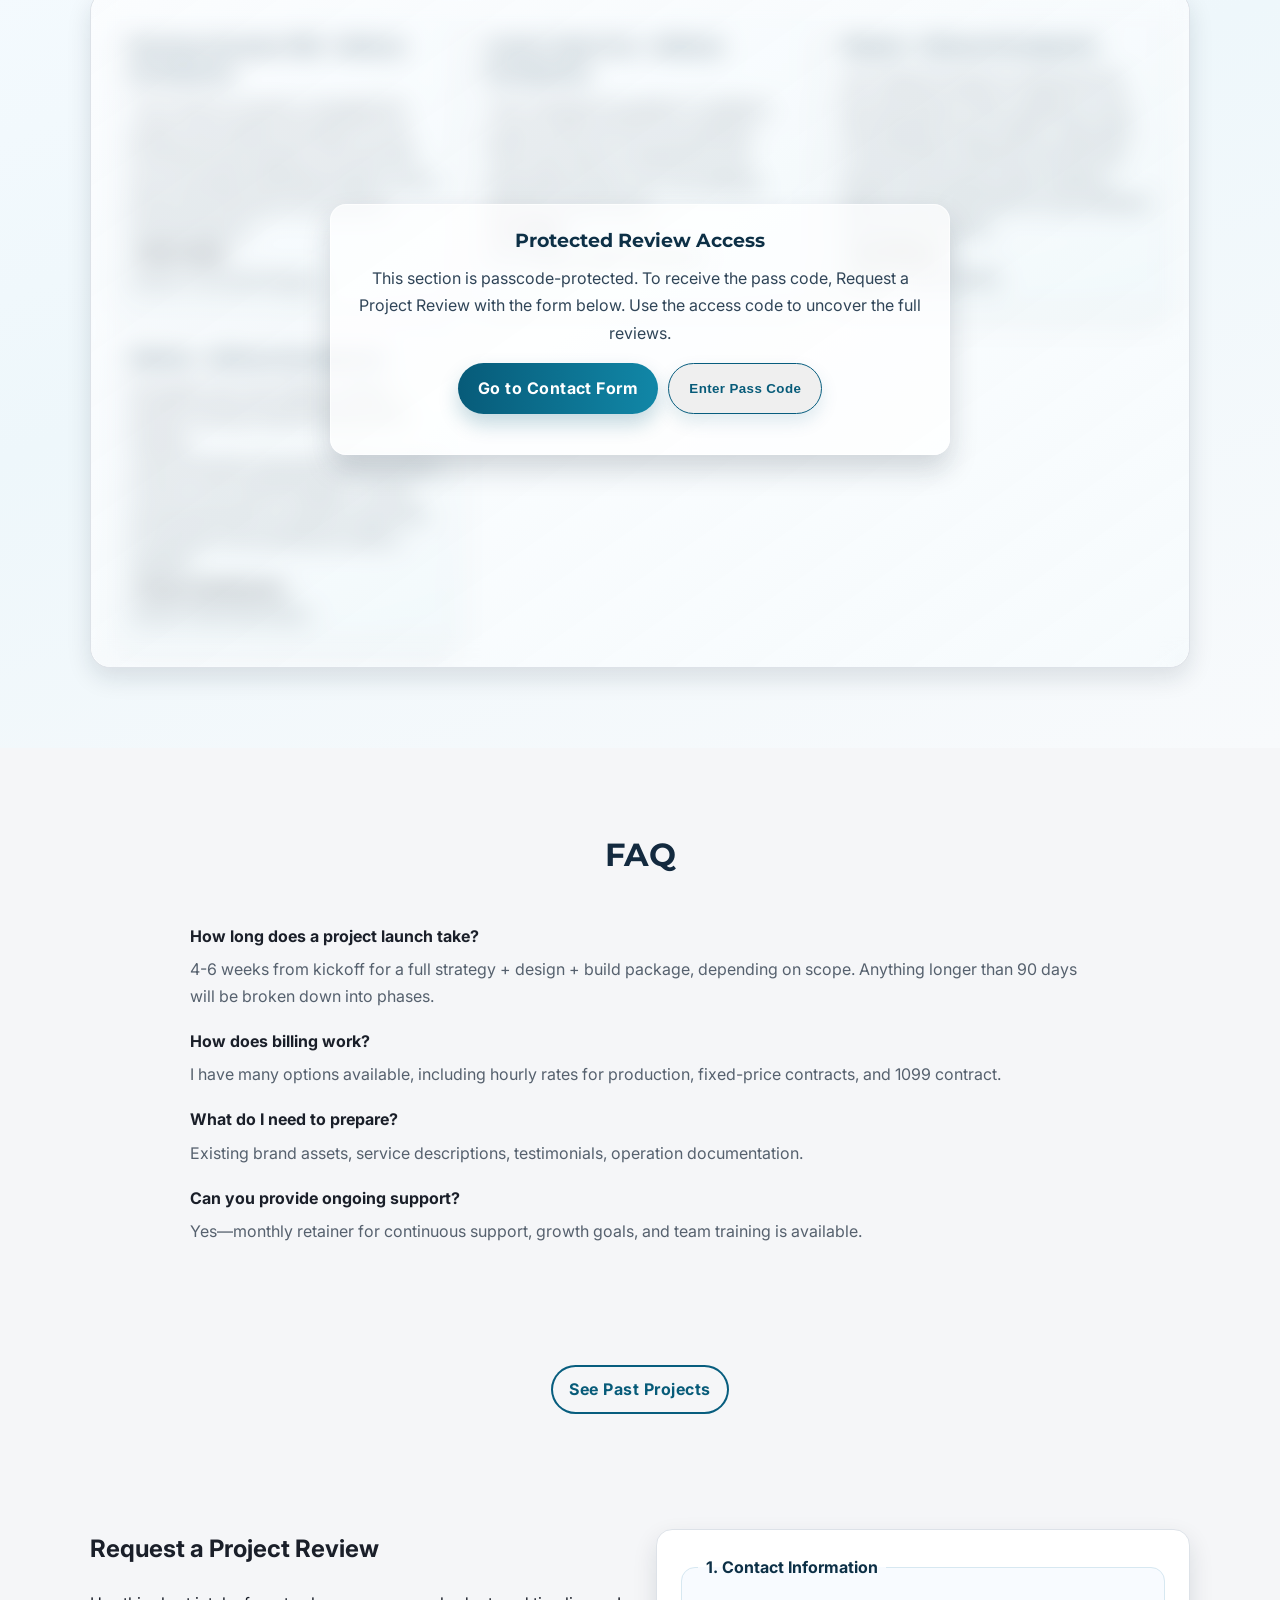
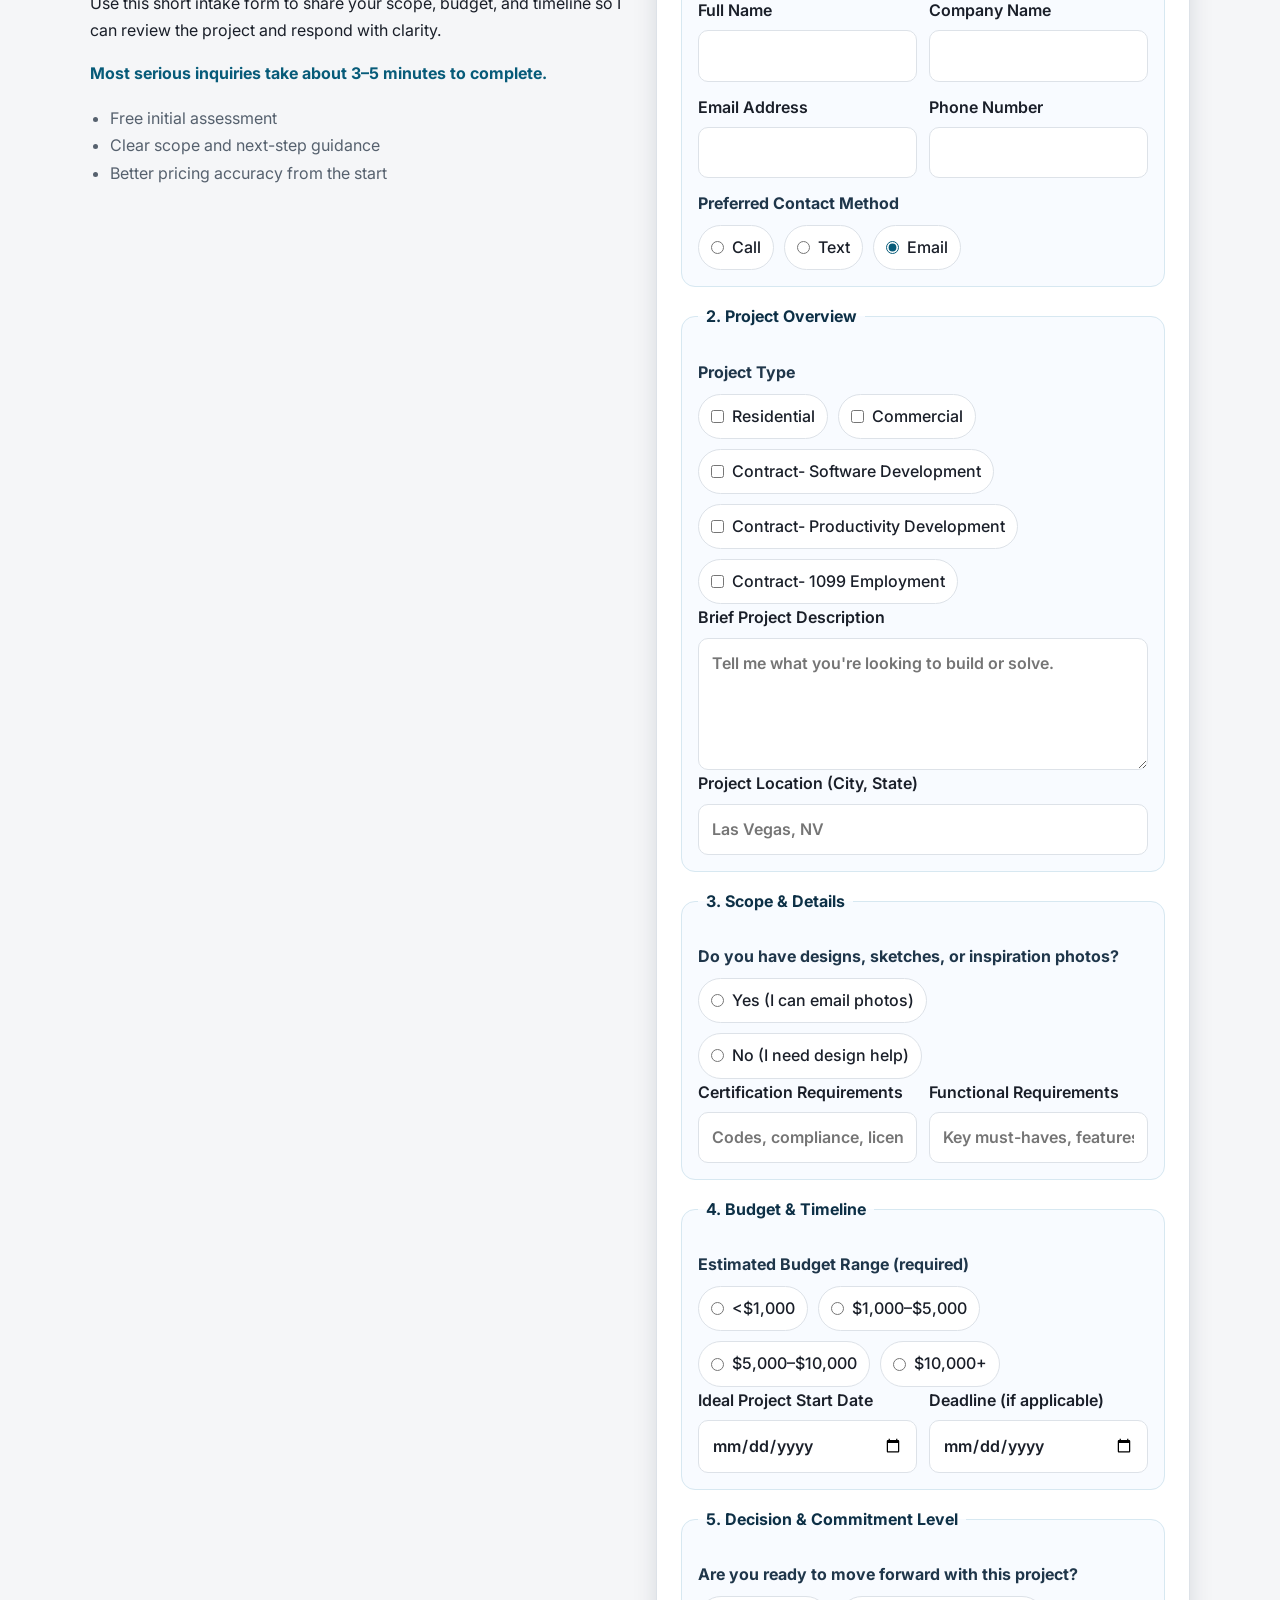
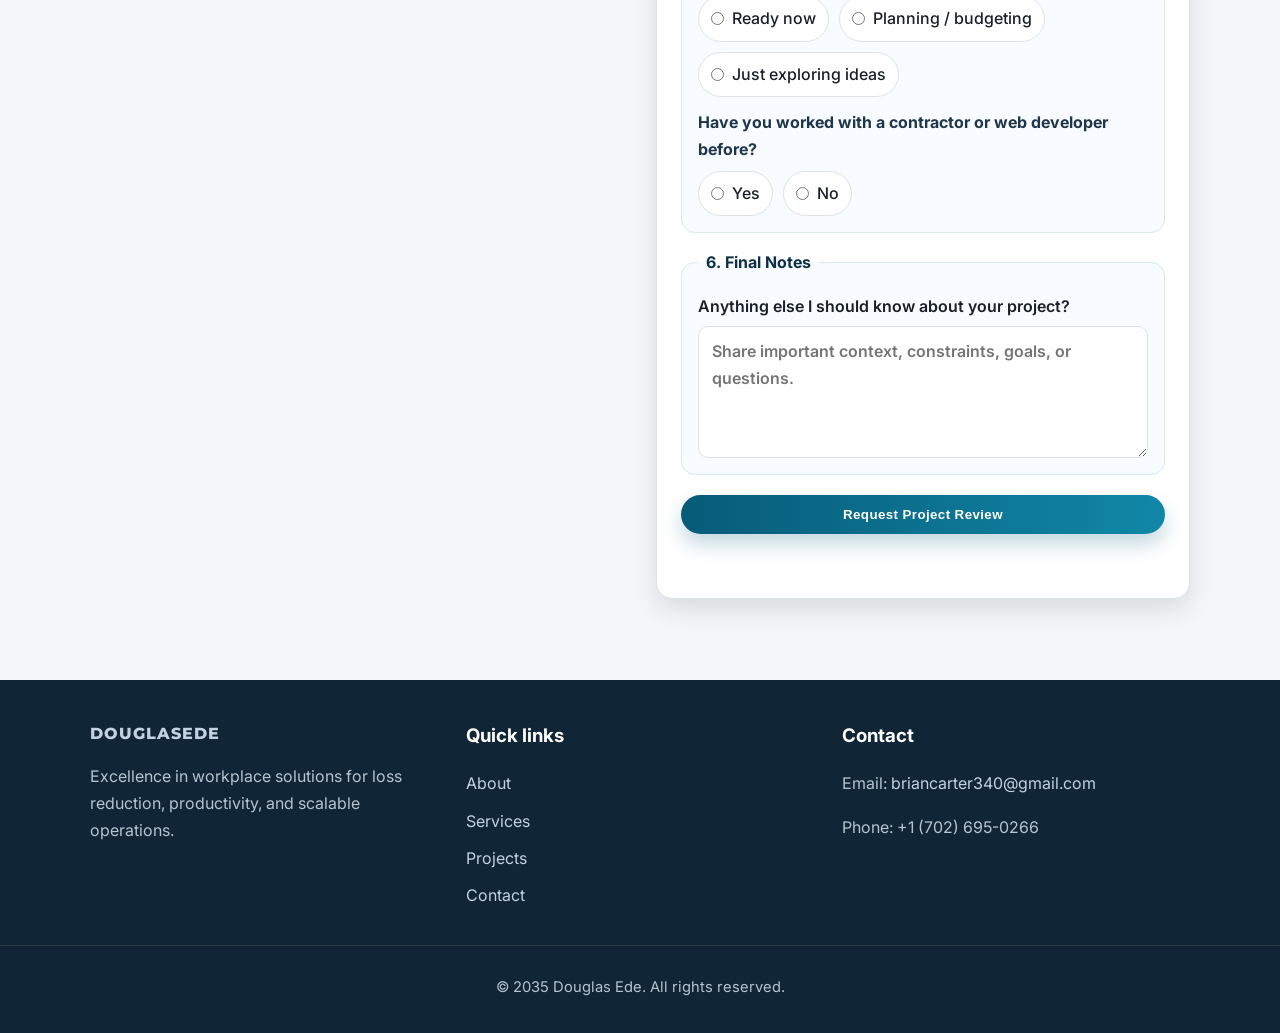
==== commit a21335f3: "forgot to push this lol" ====
--- a/index.html
+++ b/index.html
@@ -43,7 +43,7 @@
       <section id="hero" class="section hero" aria-label="Hero">
         <div class="container hero-grid">
           <div class="hero-copy">
-            <p class="eyebrow">EXCELLENCE IN WORKPLACE SOLUTIONS</p>
+            <h2 class="eyebrow">EXCELLENCE IN WORKPLACE SOLUTIONS</h2>
             <h1>Operational partner for small and mid-sized businesses</h1>
             <p>
               Eliminate waste, reduce risk, and build reliable workplace systems
@@ -719,10 +719,10 @@
       <div class="container footer-grid">
         <div>
           <a href="#hero" class="logo">douglasede</a>
-          <h2>
+          <p>
             Excellence in workplace solutions for loss reduction, productivity,
             and scalable operations.
-          </h2>
+          </p>
         </div>
         <div>
           <h3>Quick links</h3>
--- a/styles.css
+++ b/styles.css
@@ -384,6 +384,13 @@
 .testimonial p {
   margin: 0 0 12px;
   color: var(--muted);
+}
+
+.text-field {
+  display: flex;
+  flex-direction: column;
+  gap: 6px;
+  font-weight: 600;
 }
 
 .reviews {
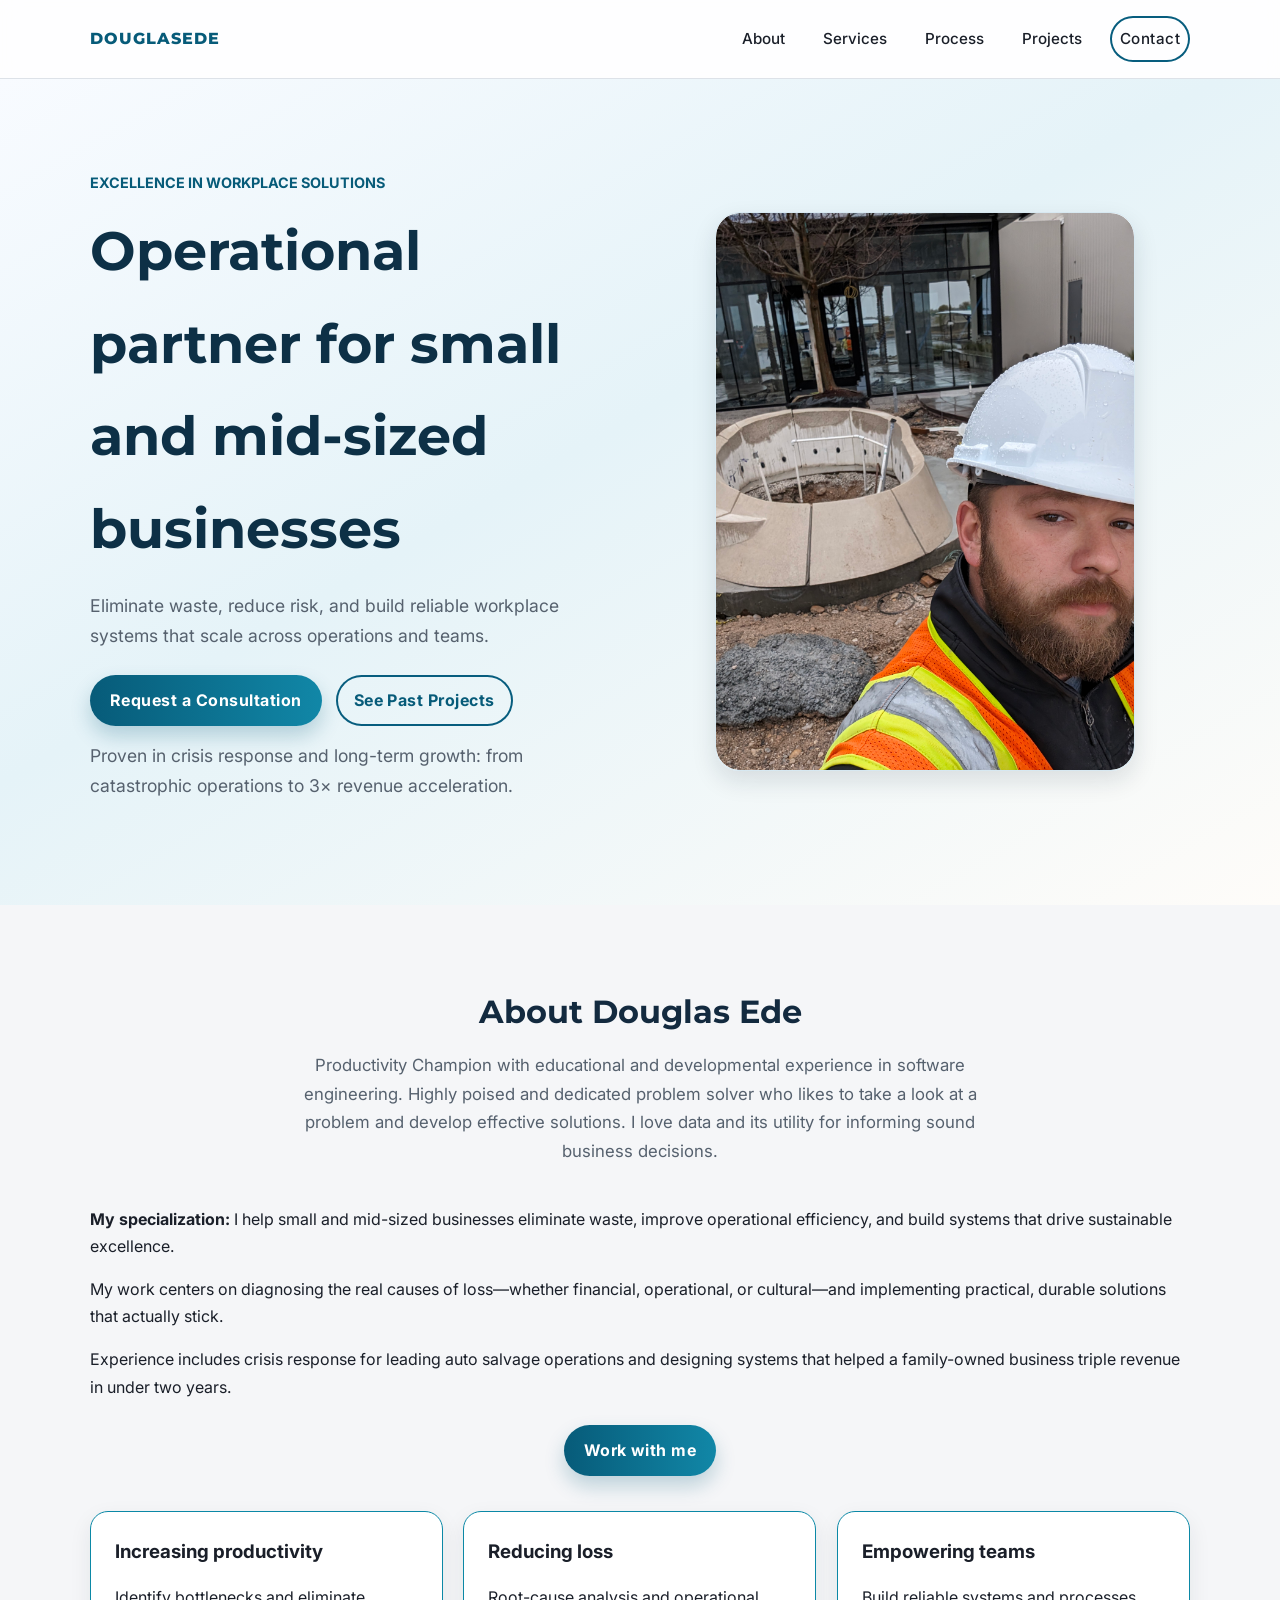
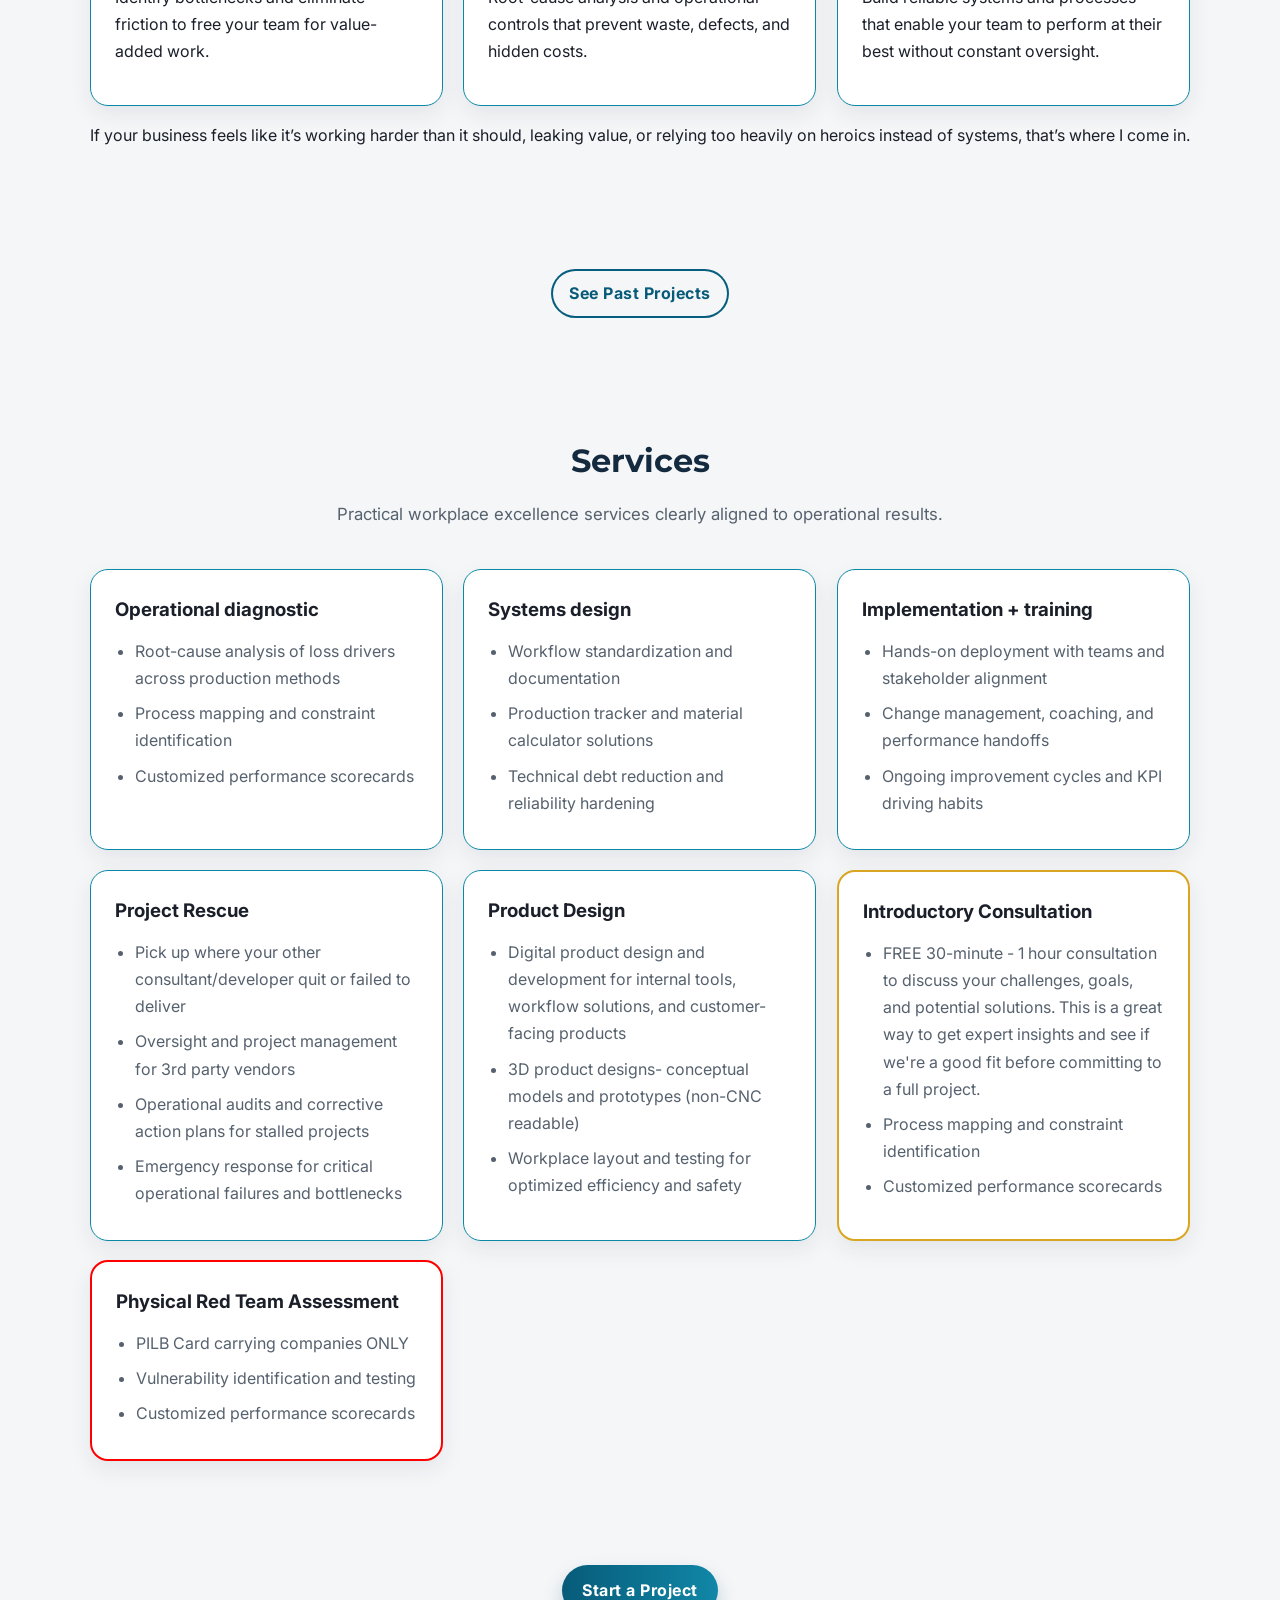
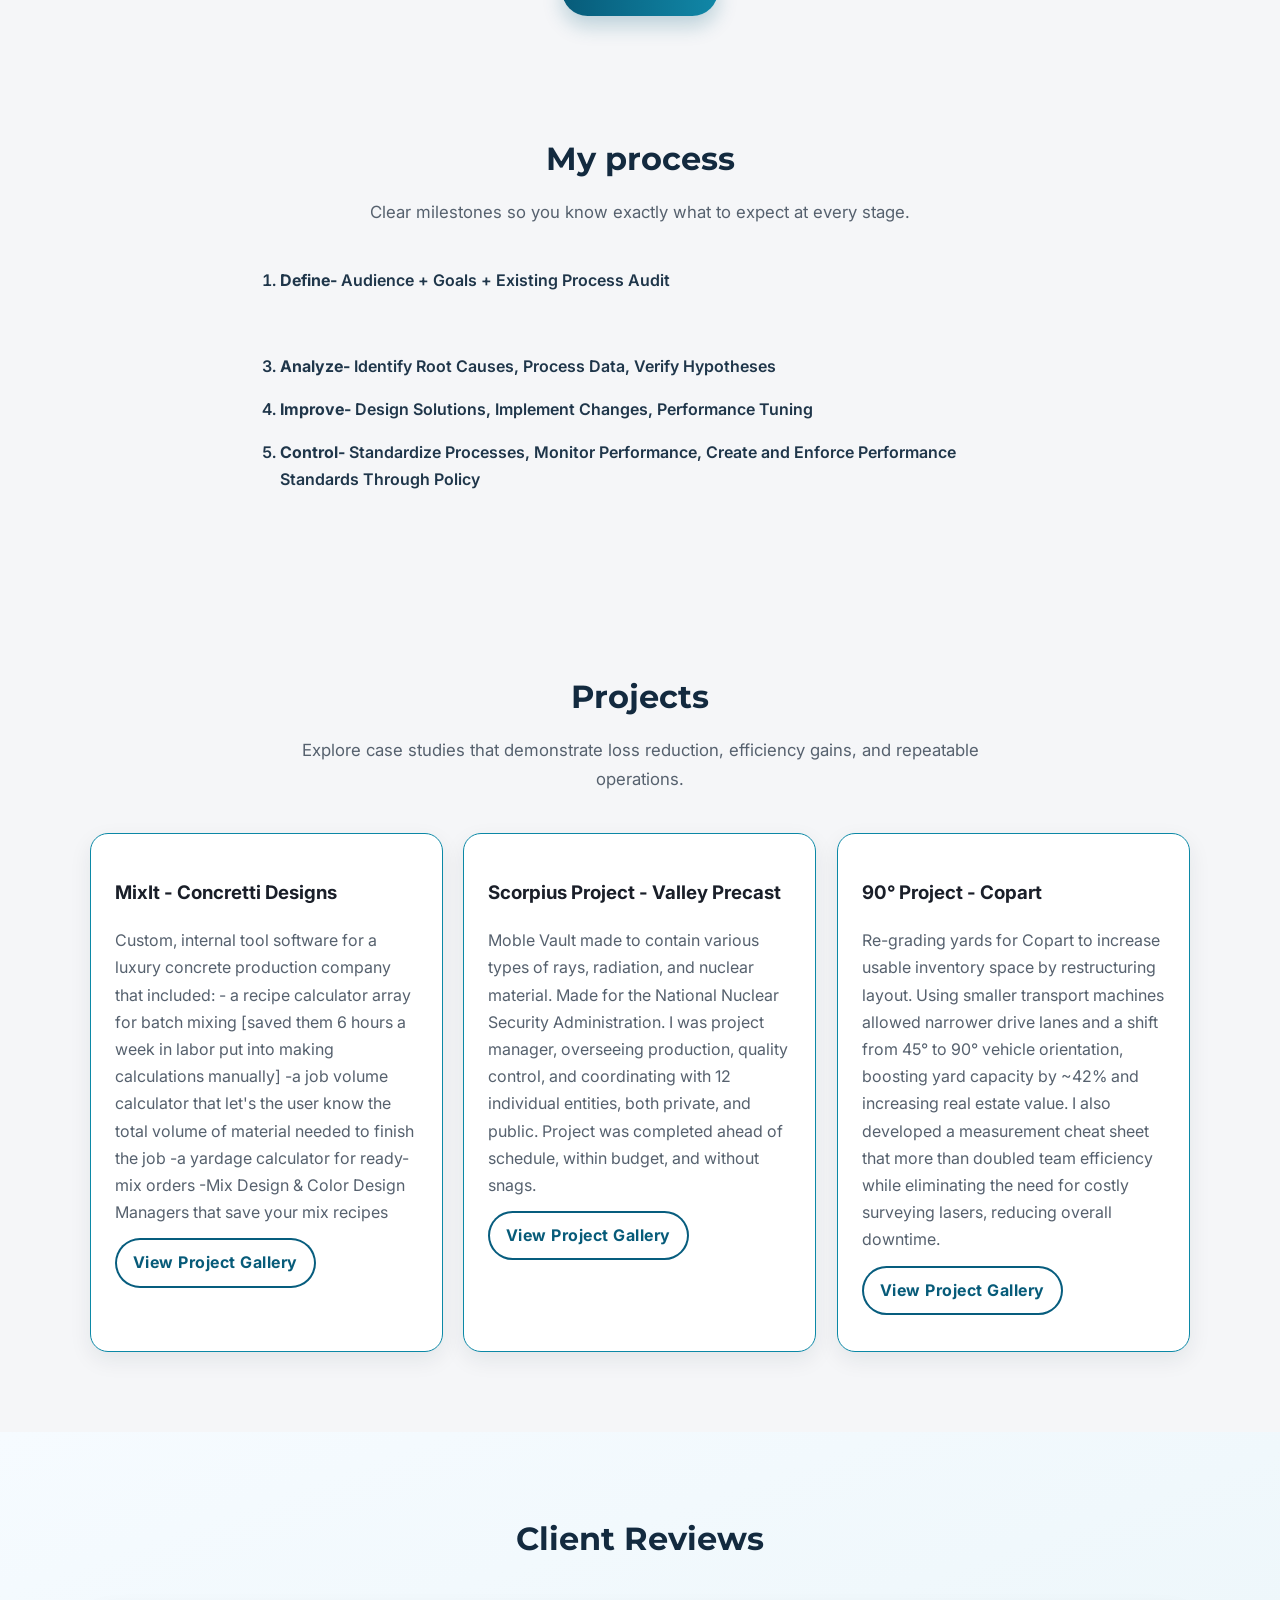
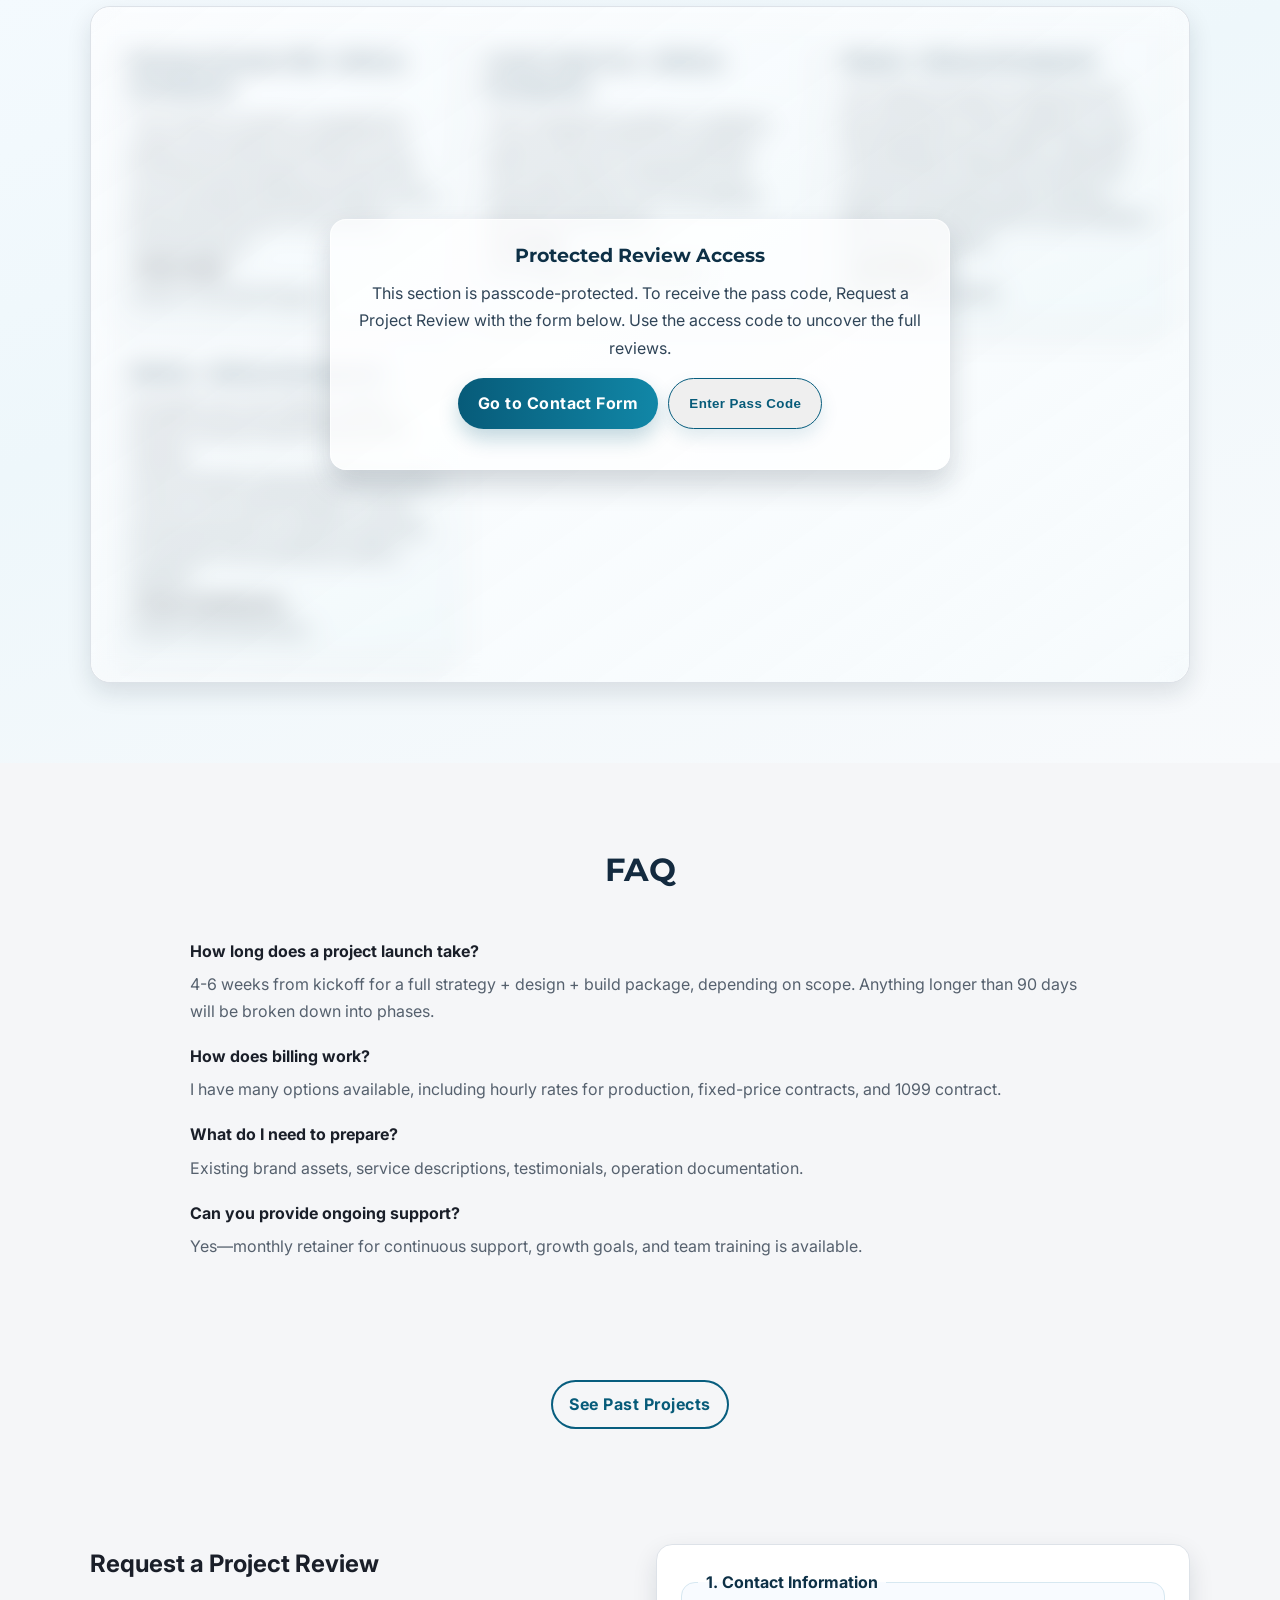
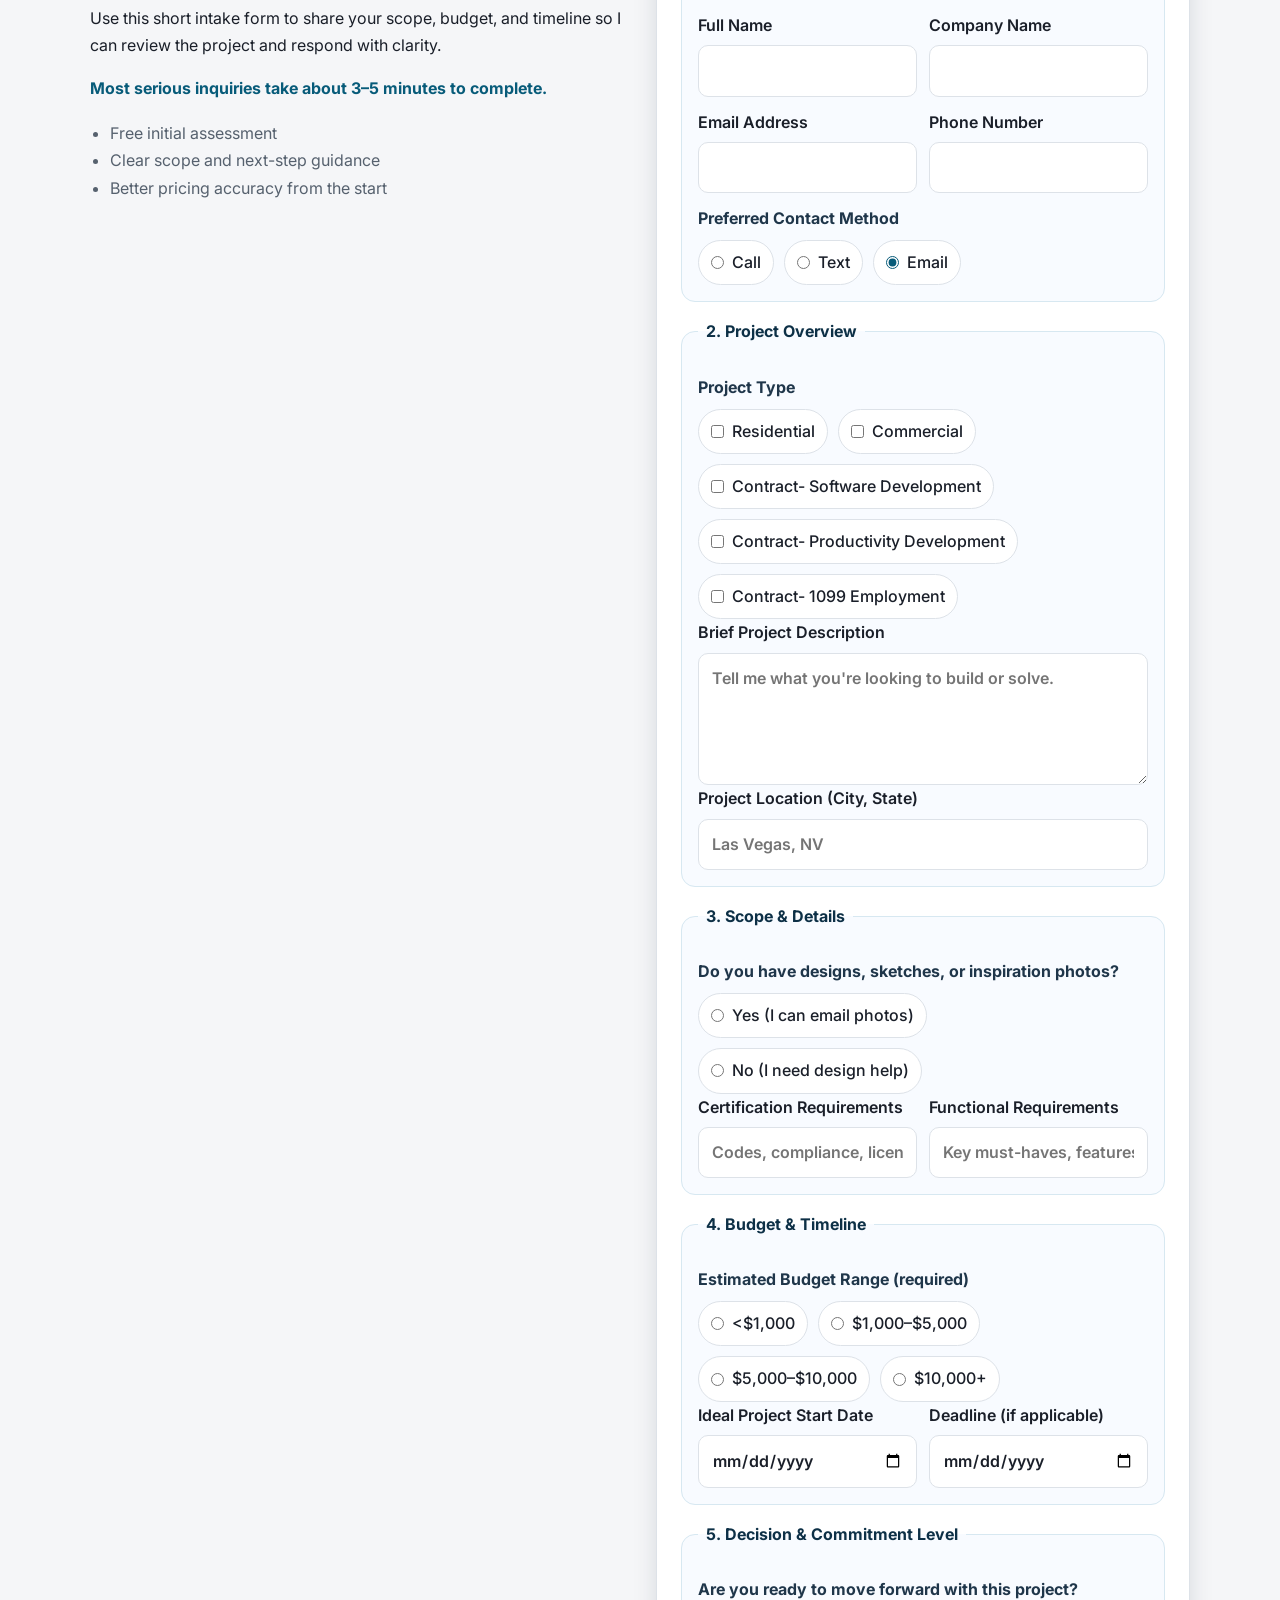
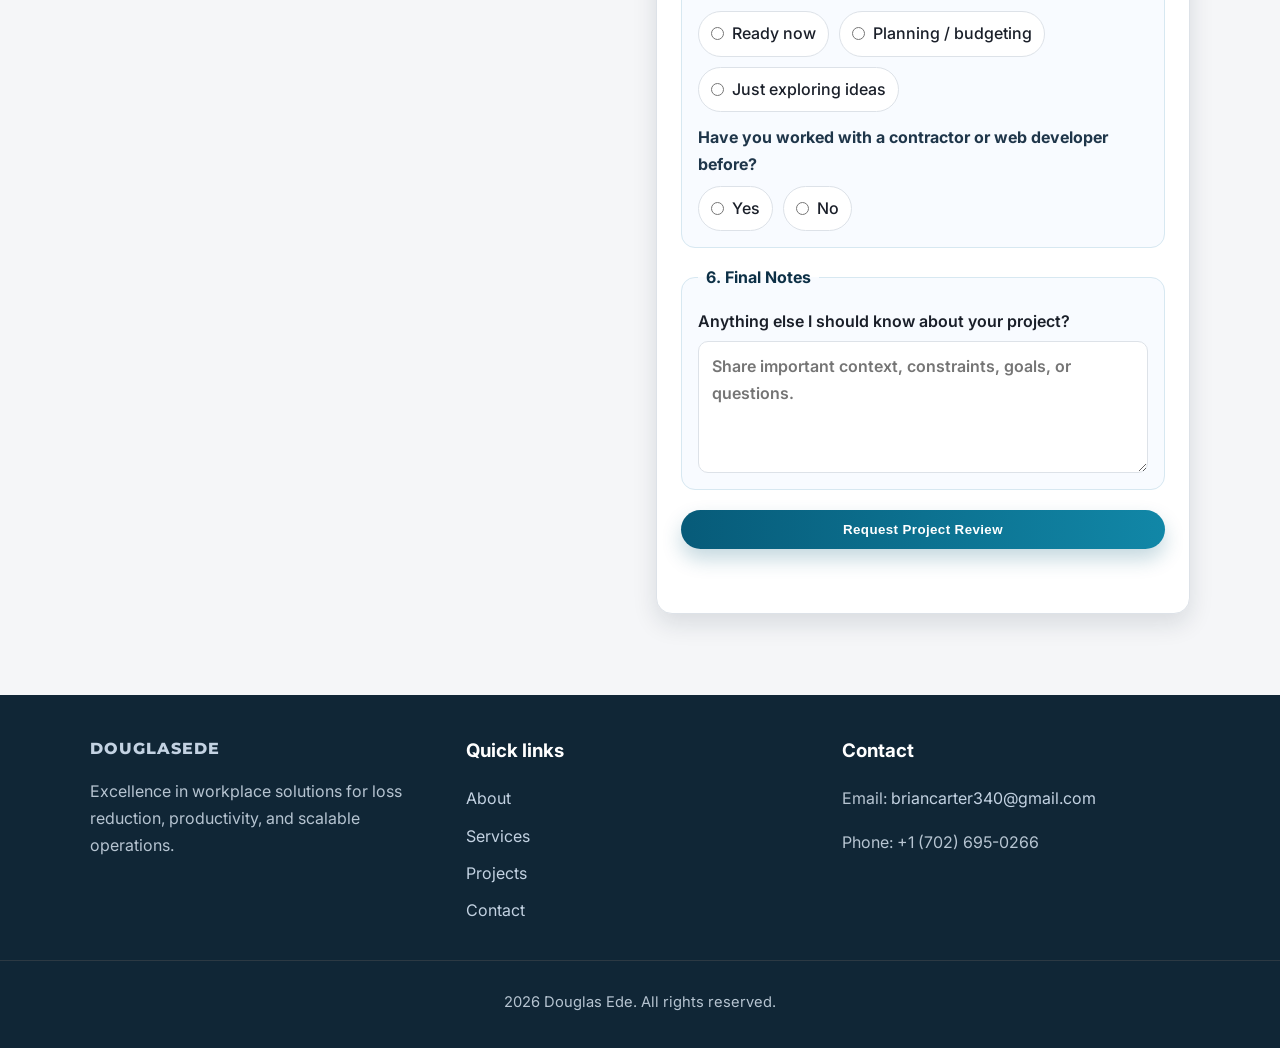
==== commit 0398c6d1: "style" ====
--- a/index.html
+++ b/index.html
@@ -745,7 +745,7 @@
         </div>
       </div>
       <div class="footer-bottom">
-        <p>© 2035 Douglas Ede. All rights reserved.</p>
+        <p> 2026 Douglas Ede. All rights reserved.</p>
       </div>
     </footer>
 
@@ -921,4 +921,4 @@
       }
     </script>
   </body>
-</html>
+</html>
--- a/styles.css
+++ b/styles.css
@@ -252,7 +252,14 @@
 .hero-copy p {
   font-size: 1.1rem;
   color: var(--muted);
-  margin: 0 0 24px;
+  margin: 15px 0 24px;
+}
+
+.trust-line {
+  display: flex;
+  align-items: center;
+  gap: 12px;
+  margin: 15px 0 18px;
 }
 
 .eyebrow {
